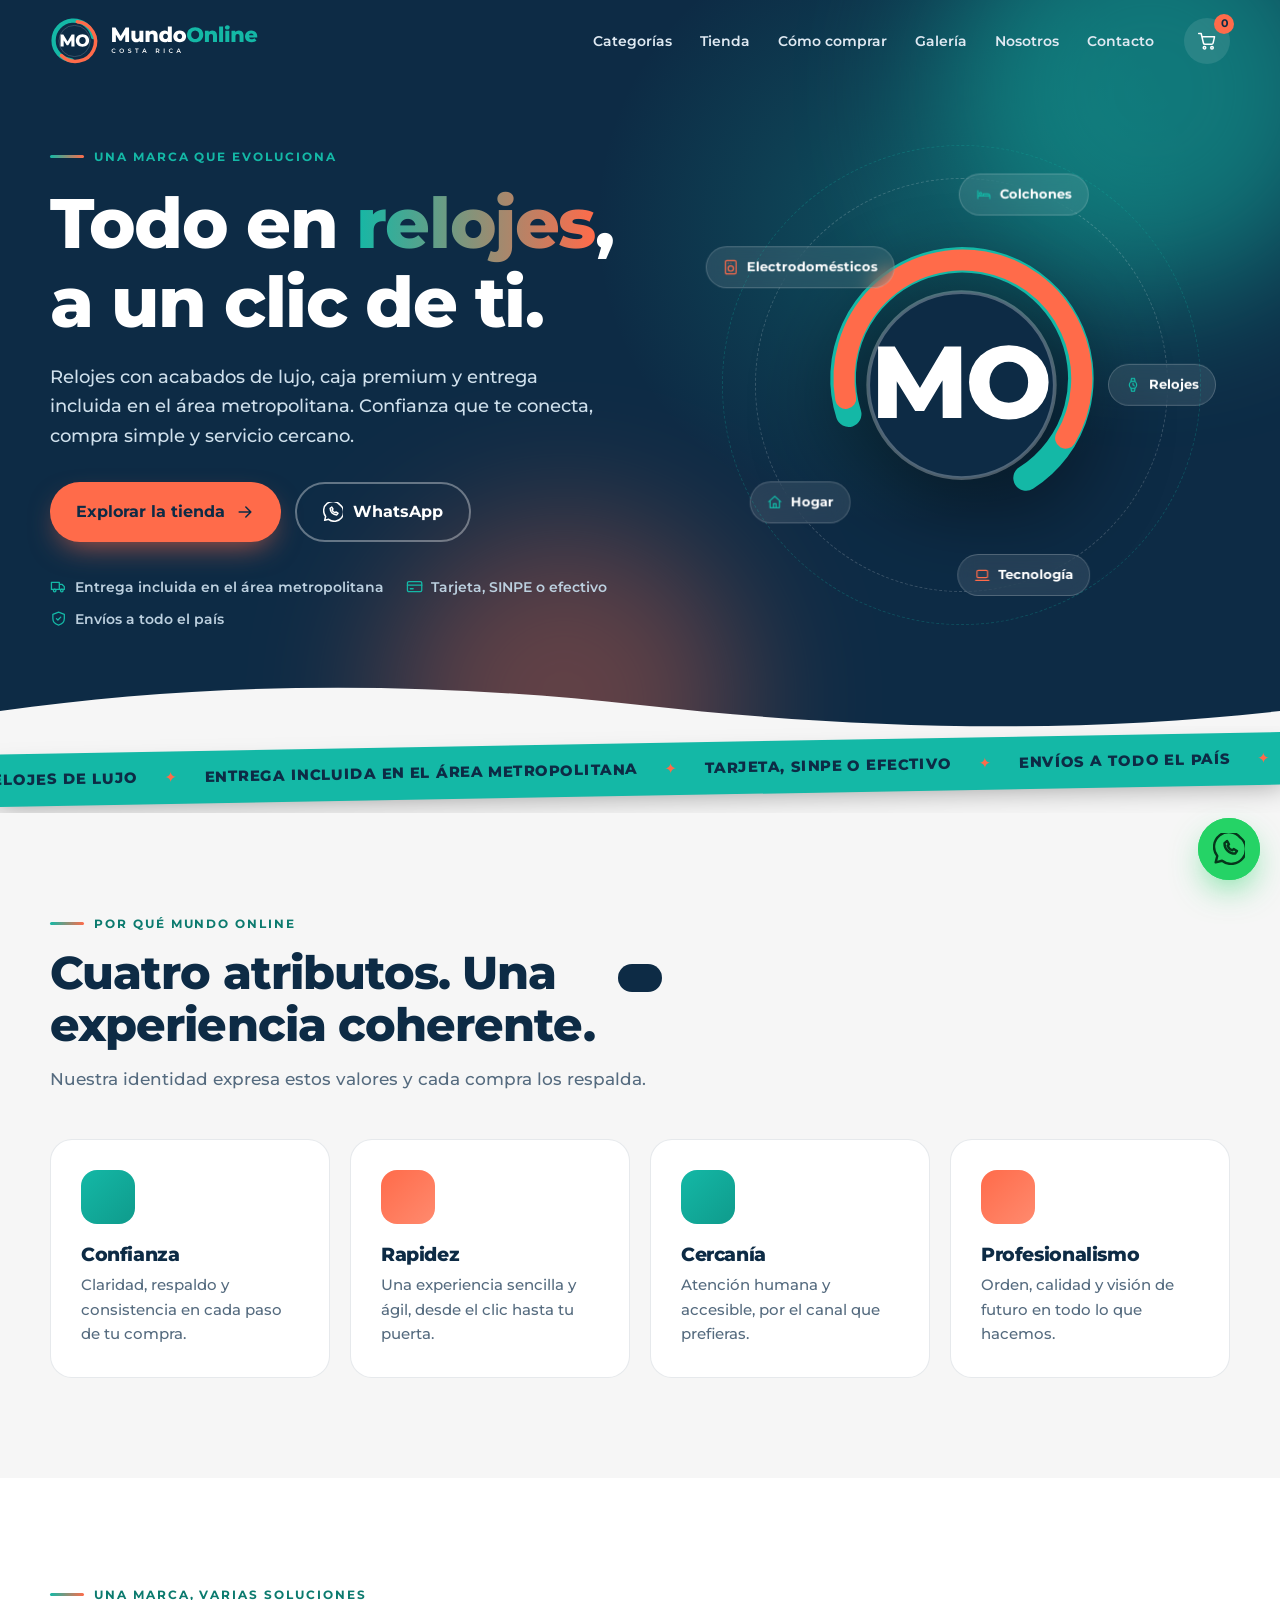
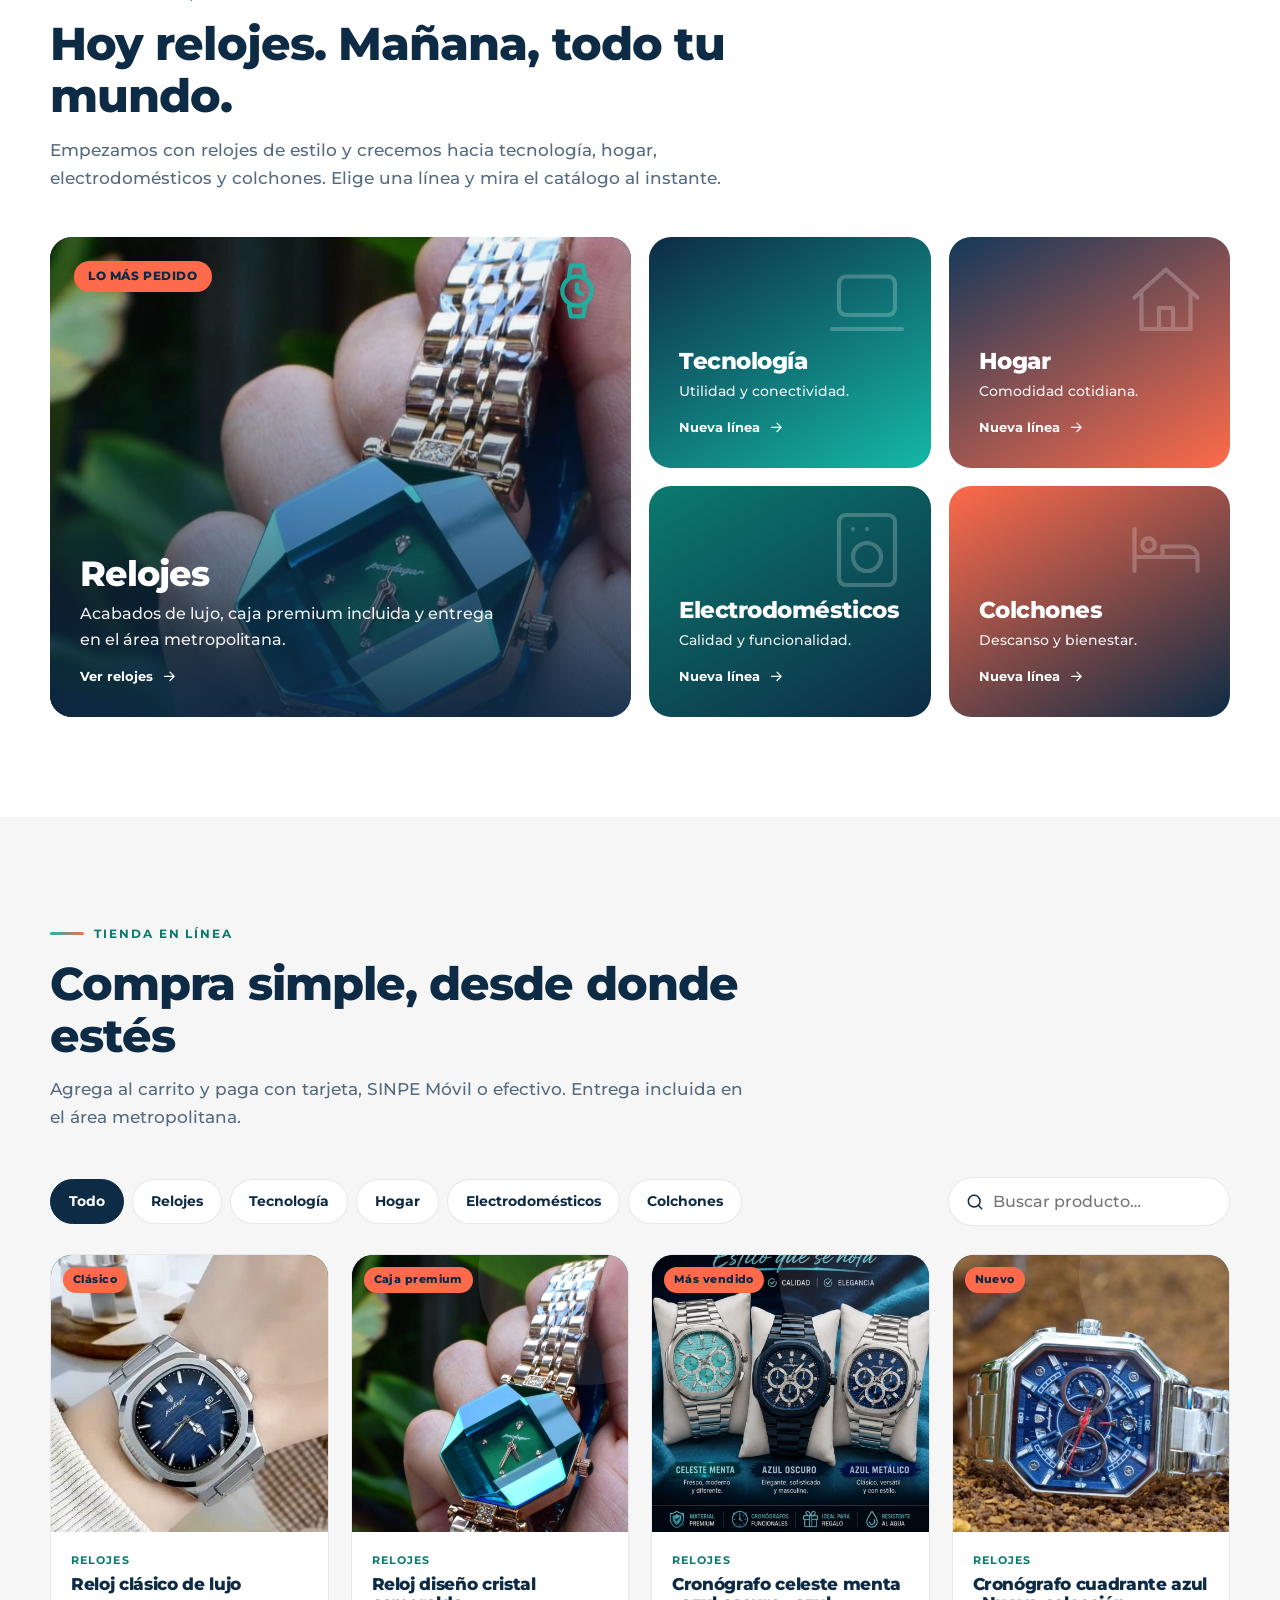
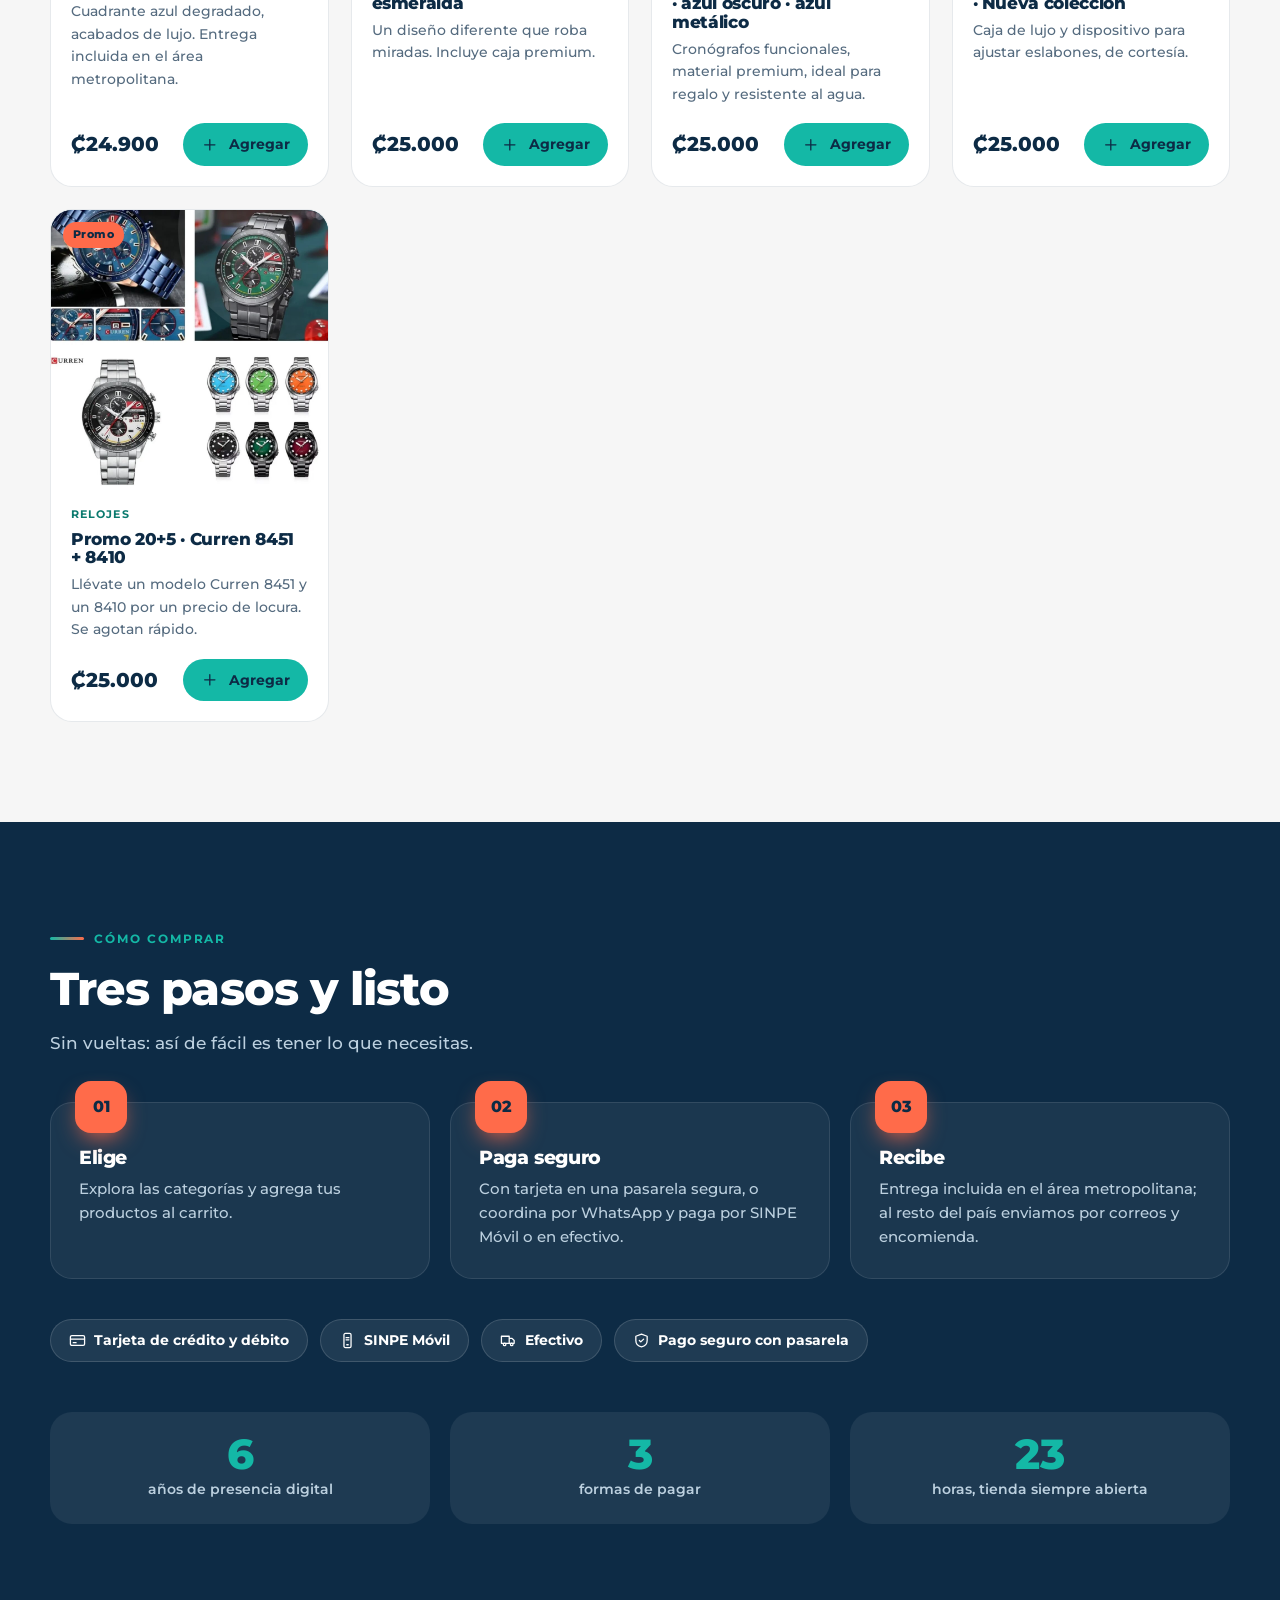
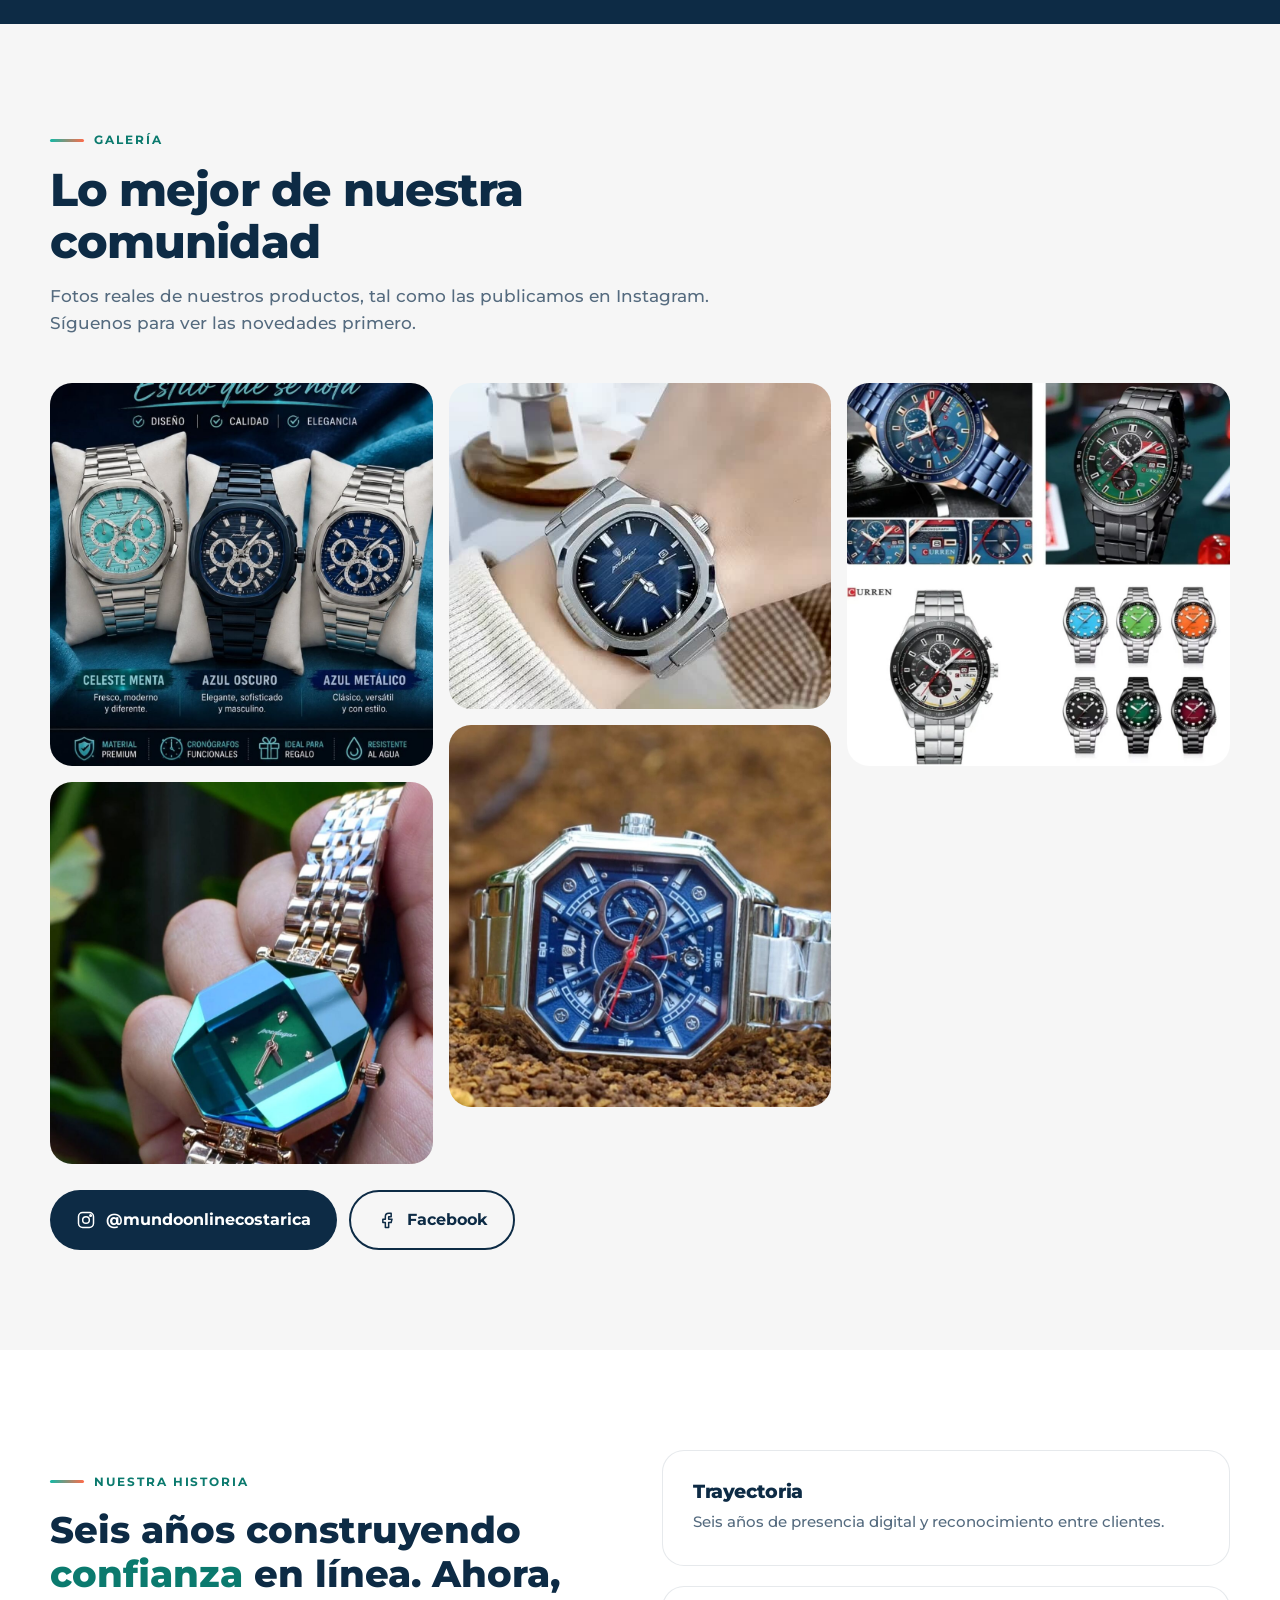
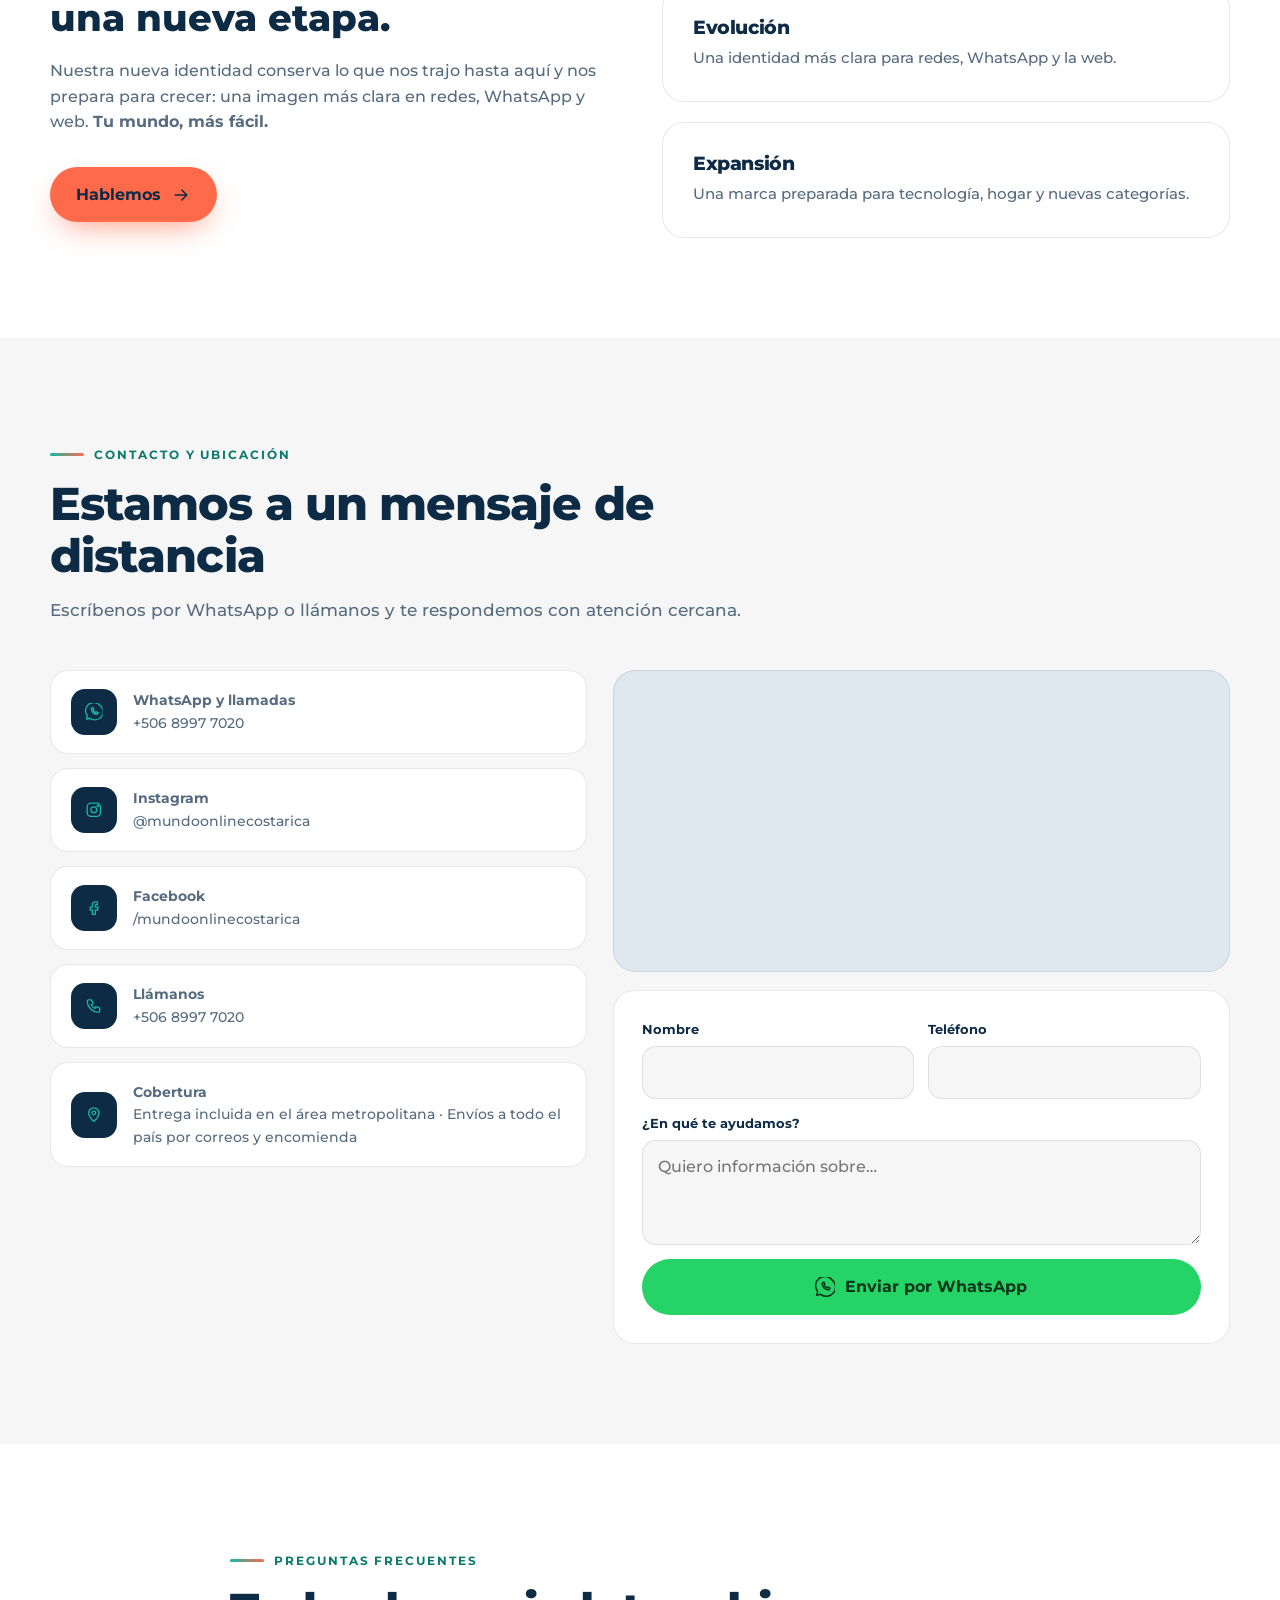
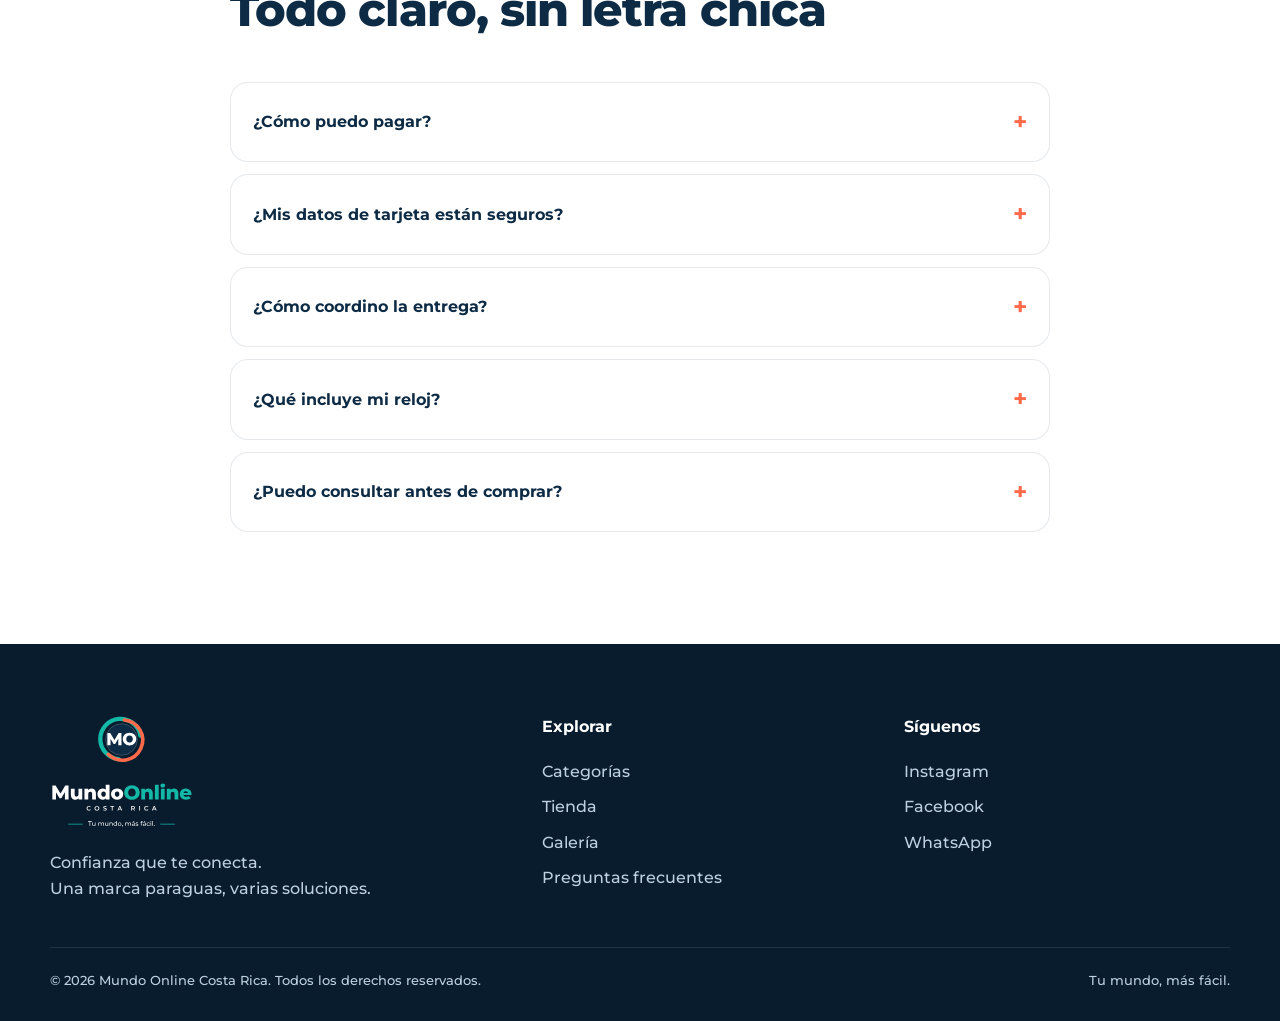
==== index.html @ 6df824b7 "Sitio web con rebranding, tienda y pagos (ONVO Pay / Tilopay) - Sitio estático responsive con la nue" ====
<!doctype html>
<html lang="es-CR">
<head>
<meta charset="utf-8">
<meta name="viewport" content="width=device-width,initial-scale=1,viewport-fit=cover">
<title>Mundo Online Costa Rica · Tu mundo, más fácil</title>
<meta name="description" content="Tecnología, hogar, electrodomésticos y colchones con compra simple, pago seguro y servicio cercano en Costa Rica. Confianza que te conecta.">
<meta name="theme-color" content="#0D2B45">
<meta property="og:type" content="website"><meta property="og:locale" content="es_CR">
<meta property="og:title" content="Mundo Online Costa Rica · Tu mundo, más fácil">
<meta property="og:description" content="Tecnología, hogar, electrodomésticos y colchones. Compra simple y servicio cercano.">
<link rel="canonical" href="__SITE_URL__/"><meta property="og:url" content="__SITE_URL__/"><meta property="og:site_name" content="Mundo Online Costa Rica">
<meta property="og:image" content="__SITE_URL__/assets/logo/og-image.jpg"><meta name="twitter:card" content="summary_large_image">
<link rel="icon" href="assets/logo/favicon.svg" type="image/svg+xml"><link rel="apple-touch-icon" href="assets/logo/apple-touch-icon.png">
<link rel="manifest" href="manifest.webmanifest">
<link rel="preconnect" href="https://fonts.googleapis.com"><link rel="preconnect" href="https://fonts.gstatic.com" crossorigin>
<link rel="stylesheet" href="https://fonts.googleapis.com/css2?family=Montserrat:wght@500;600;700;800&display=swap">
<link rel="stylesheet" href="assets/css/styles.css">
<script type="application/ld+json">{"@context":"https://schema.org","@type":"Store","name":"Mundo Online Costa Rica","slogan":"Tu mundo, más fácil.","areaServed":"CR","url":"__SITE_URL__/","telephone":"+50689977020","image":"__SITE_URL__/assets/logo/og-image.jpg","sameAs":["https://www.instagram.com/mundoonlinecostarica/","https://www.facebook.com/mundoonlinecostarica"]}</script>
</head>
<body>

<svg width="0" height="0" style="position:absolute" aria-hidden="true"><defs>
<symbol id="i-wa" viewBox="0 0 24 24"><path d="M20.5 3.5A11 11 0 0 0 3.2 17.3L2 22l4.8-1.2A11 11 0 1 0 20.5 3.5z"/><path d="M8.6 7.6c0 4.4 3.400 7.900 7.900 7.900l1.500-2-2.500-1.500-1 1c-1.500-.5-3-2-3.500-3.500l1-1L10.600 6z"/></symbol>
<symbol id="i-ig" viewBox="0 0 24 24"><rect x="3" y="3" width="18" height="18" rx="5"/><circle cx="12" cy="12" r="4"/><circle cx="17.500" cy="6.500" r=".9" fill="currentColor"/></symbol>
<symbol id="i-fb" viewBox="0 0 24 24"><path d="M14 8h3V4h-3a4 4 0 0 0-4 4v3H7v4h3v6h4v-6h3l1-4h-4V8.500c0-.3.200-.5.500-.5z"/></symbol>
<symbol id="i-cart" viewBox="0 0 24 24"><circle cx="9" cy="20" r="1.500"/><circle cx="18" cy="20" r="1.500"/><path d="M2 3h3l2.700 11.400a2 2 0 0 0 2 1.600h7.700a2 2 0 0 0 1.900-1.500L21 7H6"/></symbol>
<symbol id="i-plus" viewBox="0 0 24 24"><path d="M12 5v14M5 12h14"/></symbol>
<symbol id="i-minus" viewBox="0 0 24 24"><path d="M5 12h14"/></symbol>
<symbol id="i-x" viewBox="0 0 24 24"><path d="M6 6l12 12M18 6 6 18"/></symbol>
<symbol id="i-menu" viewBox="0 0 24 24"><path d="M4 7h16M4 12h16M4 17h16"/></symbol>
<symbol id="i-pin" viewBox="0 0 24 24"><path d="M12 21s7-6.200 7-11.500a7 7 0 0 0-14 0C5 14.800 12 21 12 21z"/><circle cx="12" cy="9.500" r="2.500"/></symbol>
<symbol id="i-mail" viewBox="0 0 24 24"><rect x="3" y="5" width="18" height="14" rx="2"/><path d="m3 7 9 6 9-6"/></symbol>
<symbol id="i-phone" viewBox="0 0 24 24"><path d="M5 4h4l2 5-2.500 1.500a11 11 0 0 0 5 5L15 13l5 2v4a2 2 0 0 1-2 2A16 16 0 0 1 3 6a2 2 0 0 1 2-2z"/></symbol>
<symbol id="i-clock" viewBox="0 0 24 24"><circle cx="12" cy="12" r="9"/><path d="M12 7v5l3 2"/></symbol>
<symbol id="i-shield" viewBox="0 0 24 24"><path d="M12 3l8 3v6c0 5-3.500 8-8 9-4.500-1-8-4-8-9V6z"/><path d="m9 12 2 2 4-4"/></symbol>
<symbol id="i-bolt" viewBox="0 0 24 24"><path d="M13 2 4 14h7l-1 8 9-12h-7z"/></symbol>
<symbol id="i-heart" viewBox="0 0 24 24"><path d="M12 21s-8-5-8-11a4.500 4.500 0 0 1 8-2.800A4.500 4.500 0 0 1 20 10c0 6-8 11-8 11z"/></symbol>
<symbol id="i-star" viewBox="0 0 24 24"><path d="m12 3 2.700 5.600 6.100.9-4.400 4.300 1 6.100L12 17l-5.400 2.900 1-6.100L3.200 9.500l6.100-.9z"/></symbol>
<symbol id="i-laptop" viewBox="0 0 24 24"><rect x="4" y="5" width="16" height="11" rx="2"/><path d="M2 20h20"/></symbol>
<symbol id="i-home" viewBox="0 0 24 24"><path d="M3 11l9-8 9 8"/><path d="M5 10v10h14V10"/><path d="M10 20v-6h4v6"/></symbol>
<symbol id="i-washer" viewBox="0 0 24 24"><rect x="4" y="2" width="16" height="20" rx="2"/><circle cx="12" cy="14" r="4"/><path d="M8 6h.01M12 6h.01"/></symbol>
<symbol id="i-watch" viewBox="0 0 24 24"><circle cx="12" cy="12" r="5.500"/><path d="M12 9.500V12l1.800 1.200M9 6.500 9.700 2.500h4.600l.7 4M9 17.500l.7 4h4.600l.7-4"/></symbol>
<symbol id="i-bed" viewBox="0 0 24 24"><path d="M3 18V6M3 14h18v4M21 14a3 3 0 0 0-3-3h-7v3"/><circle cx="7" cy="10.500" r="1.800"/></symbol>
<symbol id="i-arrow" viewBox="0 0 24 24"><path d="M5 12h14M13 6l6 6-6 6"/></symbol>
<symbol id="i-check" viewBox="0 0 24 24"><path d="m5 12.500 4.500 4.500L19 7.500"/></symbol>
<symbol id="i-card" viewBox="0 0 24 24"><rect x="2" y="5" width="20" height="14" rx="2"/><path d="M2 10h20M6 15h4"/></symbol>
<symbol id="i-sinpe" viewBox="0 0 24 24"><rect x="7" y="2" width="10" height="20" rx="2"/><path d="M11 18h2M10 8h4M10 11h4"/></symbol>
<symbol id="i-truck" viewBox="0 0 24 24"><path d="M2 6h11v10H2zM13 9h4l3 3v4h-7"/><circle cx="6.500" cy="17.500" r="1.800"/><circle cx="16.500" cy="17.500" r="1.800"/></symbol>
<symbol id="i-chl" viewBox="0 0 24 24"><path d="m15 5-7 7 7 7"/></symbol>
<symbol id="i-chr" viewBox="0 0 24 24"><path d="m9 5 7 7-7 7"/></symbol>
<symbol id="i-search" viewBox="0 0 24 24"><circle cx="11" cy="11" r="7"/><path d="m20 20-4-4"/></symbol>
</defs></svg>

<noscript><p style="position:relative;z-index:200;background:#FF6B4A;color:#0D2B45;padding:14px 20px;text-align:center;font-weight:700;margin:0">Para comprar en línea activa JavaScript, o escríbenos por <a href="https://wa.me/50689977020">WhatsApp</a>.</p></noscript>
<div id="intro" aria-hidden="true"><div><img src="assets/logo/logo-symbol-animated.svg" alt=""><p>Tu mundo, más fácil.</p></div></div>
<div id="bar"></div>

<header class="nav" id="nav"><div class="wrap">
  <a class="brand" href="#inicio" aria-label="Mundo Online Costa Rica, inicio"><img src="assets/logo/logo-horizontal-light.svg" alt="Mundo Online Costa Rica" width="170" height="46"></a>
  <nav class="menu" id="menu" aria-label="Principal">
    <a href="#categorias">Categorías</a><a href="#tienda">Tienda</a><a href="#como">Cómo comprar</a>
    <a href="#galeria">Galería</a><a href="#nosotros">Nosotros</a><a href="#contacto">Contacto</a>
  </nav>
  <button class="cart-btn" id="cartOpen" aria-label="Abrir carrito"><svg class="ic"><use href="#i-cart"/></svg><b id="cartCount">0</b></button>
  <button class="burger" id="burger" aria-label="Abrir menú" aria-expanded="false"><svg class="ic"><use href="#i-menu"/></svg></button>
</div></header>

<main>
<!-- HERO -->
<section class="hero" id="inicio">
  <i class="blob a"></i><i class="blob b"></i>
  <div class="wrap">
    <div>
      <span class="eyebrow">Una marca que evoluciona</span>
      <h1>Todo en <em><span class="swap" id="swap">relojes</span></em>,<br>a un clic de ti.</h1>
      <p class="lead">Relojes con acabados de lujo, caja premium y entrega incluida en el área metropolitana. Confianza que te conecta, compra simple y servicio cercano.</p>
      <div class="cta-row">
        <a class="btn primary mag" href="#tienda">Explorar la tienda <svg class="ic"><use href="#i-arrow"/></svg></a>
        <a class="btn ghost mag" data-wa href="#"><svg class="ic"><use href="#i-wa"/></svg><span data-wa-label>WhatsApp</span></a>
      </div>
      <div class="trust">
        <span><svg class="ic"><use href="#i-truck"/></svg>Entrega incluida en el área metropolitana</span>
        <span><svg class="ic"><use href="#i-card"/></svg>Tarjeta, SINPE o efectivo</span>
        <span><svg class="ic"><use href="#i-shield"/></svg>Envíos a todo el país</span>
      </div>
    </div>
    <div class="orb" id="orb">
      <img src="assets/logo/logo-symbol-animated.svg" alt="Símbolo MO de Mundo Online">
      <div class="orbit">
        <div class="chip" style="--a:0deg"><span><svg class="ic"><use href="#i-watch"/></svg>Relojes</span></div>
        <div class="chip" style="--a:72deg"><span><svg class="ic"><use href="#i-laptop"/></svg>Tecnología</span></div>
        <div class="chip" style="--a:144deg"><span><svg class="ic"><use href="#i-home"/></svg>Hogar</span></div>
        <div class="chip" style="--a:216deg"><span><svg class="ic"><use href="#i-washer"/></svg>Electrodomésticos</span></div>
        <div class="chip" style="--a:288deg"><span><svg class="ic"><use href="#i-bed"/></svg>Colchones</span></div>
      </div>
    </div>
  </div>
  <svg class="wave" viewBox="0 0 1440 60" preserveAspectRatio="none" aria-hidden="true"><path fill="currentColor" d="M0 60V30C240 0 480 0 720 24s480 30 720 6v30z"/></svg>
</section>

<div class="marquee-wrap" aria-hidden="true"><div class="marquee"><div><span>Relojes de lujo</span><span>Entrega incluida en el área metropolitana</span><span>Tarjeta, SINPE o efectivo</span><span>Envíos a todo el país</span><span>Tecnología</span><span>Hogar</span><span>Electrodomésticos</span><span>Colchones</span><span>Relojes de lujo</span><span>Entrega incluida en el área metropolitana</span><span>Tarjeta, SINPE o efectivo</span><span>Envíos a todo el país</span><span>Tecnología</span><span>Hogar</span><span>Electrodomésticos</span><span>Colchones</span></div></div></div>

<!-- VALORES -->
<section id="valores">
  <div class="wrap">
    <div class="head rv"><span class="eyebrow">Por qué Mundo Online</span><h2>Cuatro atributos. Una experiencia coherente.</h2><p>Nuestra identidad expresa estos valores y cada compra los respalda.</p></div>
    <div class="grid g4">
      <article class="card rv tilt" style="--d:.0s"><div class="ico"><svg class="ic"><use href="#i-shield"/></svg></div><h3>Confianza</h3><p>Claridad, respaldo y consistencia en cada paso de tu compra.</p></article>
      <article class="card rv tilt" style="--d:.1s"><div class="ico"><svg class="ic"><use href="#i-bolt"/></svg></div><h3>Rapidez</h3><p>Una experiencia sencilla y ágil, desde el clic hasta tu puerta.</p></article>
      <article class="card rv tilt" style="--d:.2s"><div class="ico"><svg class="ic"><use href="#i-heart"/></svg></div><h3>Cercanía</h3><p>Atención humana y accesible, por el canal que prefieras.</p></article>
      <article class="card rv tilt" style="--d:.3s"><div class="ico"><svg class="ic"><use href="#i-star"/></svg></div><h3>Profesionalismo</h3><p>Orden, calidad y visión de futuro en todo lo que hacemos.</p></article>
    </div>
  </div>
</section>

<!-- CATEGORÍAS -->
<section class="white-sec" id="categorias">
  <div class="wrap">
    <div class="head rv"><span class="eyebrow">Una marca, varias soluciones</span><h2>Hoy relojes. Mañana, todo tu mundo.</h2><p>Empezamos con relojes de estilo y crecemos hacia tecnología, hogar, electrodomésticos y colchones. Elige una línea y mira el catálogo al instante.</p></div>
    <div class="cats">
      <button class="cat feat rv tilt" data-cat="relojes"><img class="bgimg" src="assets/gallery/reloj-cristal-esmeralda.jpg" alt="" loading="lazy"><span class="badge">Lo más pedido</span><svg class="ic"><use href="#i-watch"/></svg><h3>Relojes</h3><p>Acabados de lujo, caja premium incluida y entrega en el área metropolitana.</p><small>Ver relojes <svg class="ic"><use href="#i-arrow"/></svg></small></button>
      <button class="cat c1 rv tilt" data-cat="tecnologia" style="--d:.08s"><svg class="ic"><use href="#i-laptop"/></svg><h3>Tecnología</h3><p>Utilidad y conectividad.</p><small>Nueva línea <svg class="ic"><use href="#i-arrow"/></svg></small></button>
      <button class="cat c2 rv tilt" data-cat="hogar" style="--d:.16s"><svg class="ic"><use href="#i-home"/></svg><h3>Hogar</h3><p>Comodidad cotidiana.</p><small>Nueva línea <svg class="ic"><use href="#i-arrow"/></svg></small></button>
      <button class="cat c3 rv tilt" data-cat="electro" style="--d:.24s"><svg class="ic"><use href="#i-washer"/></svg><h3>Electrodomésticos</h3><p>Calidad y funcionalidad.</p><small>Nueva línea <svg class="ic"><use href="#i-arrow"/></svg></small></button>
      <button class="cat c4 rv tilt" data-cat="colchones" style="--d:.32s"><svg class="ic"><use href="#i-bed"/></svg><h3>Colchones</h3><p>Descanso y bienestar.</p><small>Nueva línea <svg class="ic"><use href="#i-arrow"/></svg></small></button>
    </div>
  </div>
</section>

<!-- TIENDA -->
<section id="tienda">
  <div class="wrap">
    <div class="head rv"><span class="eyebrow">Tienda en línea</span><h2>Compra simple, desde donde estés</h2><p>Agrega al carrito y paga con tarjeta, SINPE Móvil o efectivo. Entrega incluida en el área metropolitana.</p></div>
    <div class="demo-note" id="demoNote" hidden>🧪 Catálogo de ejemplo: reemplaza los productos en <code>products.json</code> para publicar el inventario real.</div>
    <div class="tools rv">
      <div class="chips" id="filters" role="tablist" aria-label="Filtrar por categoría"></div>
      <label class="search"><svg class="ic"><use href="#i-search"/></svg><span class="sr">Buscar producto</span><input id="q" type="search" placeholder="Buscar producto…" autocomplete="off"></label>
    </div>
    <div class="products" id="products" aria-live="polite"></div>
  </div>
</section>

<!-- CÓMO COMPRAR -->
<section class="dark-sec" id="como">
  <div class="wrap">
    <div class="head rv"><span class="eyebrow">Cómo comprar</span><h2>Tres pasos y listo</h2><p>Sin vueltas: así de fácil es tener lo que necesitas.</p></div>
    <div class="steps">
      <div class="step rv"><h3>Elige</h3><p>Explora las categorías y agrega tus productos al carrito.</p></div>
      <div class="step rv" style="--d:.12s"><h3>Paga seguro</h3><p>Con tarjeta en una pasarela segura, o coordina por WhatsApp y paga por SINPE Móvil o en efectivo.</p></div>
      <div class="step rv" style="--d:.24s"><h3>Recibe</h3><p>Entrega incluida en el área metropolitana; al resto del país enviamos por correos y encomienda.</p></div>
    </div>
    <div class="pay-logos rv">
      <span><svg class="ic"><use href="#i-card"/></svg>Tarjeta de crédito y débito</span>
      <span><svg class="ic"><use href="#i-sinpe"/></svg>SINPE Móvil</span>
      <span><svg class="ic"><use href="#i-truck"/></svg>Efectivo</span>
      <span><svg class="ic"><use href="#i-shield"/></svg>Pago seguro con pasarela</span>
    </div>
    <div class="stats">
      <div class="stat rv"><b data-count="6">0</b><span>años de presencia digital</span></div>
      <div class="stat rv" style="--d:.1s"><b data-count="3">0</b><span>formas de pagar</span></div>
      <div class="stat rv" style="--d:.2s"><b data-count="24">0</b><span>horas, tienda siempre abierta</span></div>
    </div>
  </div>
</section>

<!-- GALERÍA -->
<section id="galeria">
  <div class="wrap">
    <div class="head rv"><span class="eyebrow">Galería</span><h2>Lo mejor de nuestra comunidad</h2><p>Fotos reales de nuestros productos, tal como las publicamos en Instagram. Síguenos para ver las novedades primero.</p></div>
    <div class="masonry" id="gallery"></div>
    <div class="ig-embed rv" id="igEmbed" hidden></div>
    <div class="social-row">
      <a class="btn dark" href="https://www.instagram.com/mundoonlinecostarica/" target="_blank" rel="noopener"><svg class="ic"><use href="#i-ig"/></svg>@mundoonlinecostarica</a>
      <a class="btn line" href="https://www.facebook.com/mundoonlinecostarica" target="_blank" rel="noopener"><svg class="ic"><use href="#i-fb"/></svg>Facebook</a>
    </div>
  </div>
</section>

<!-- NOSOTROS -->
<section class="white-sec" id="nosotros">
  <div class="wrap about">
    <div class="rv left">
      <span class="eyebrow" style="color:var(--teal-ink)">Nuestra historia</span>
      <p class="quote" style="margin-top:16px">Seis años construyendo <em>confianza</em> en línea. Ahora, una nueva etapa.</p>
      <p style="color:var(--muted);margin-top:18px">Nuestra nueva identidad conserva lo que nos trajo hasta aquí y nos prepara para crecer: una imagen más clara en redes, WhatsApp y web. <b>Tu mundo, más fácil.</b></p>
      <div class="cta-row"><a class="btn primary" href="#contacto">Hablemos <svg class="ic"><use href="#i-arrow"/></svg></a></div>
    </div>
    <div class="grid rv right">
      <article class="card"><h3>Trayectoria</h3><p>Seis años de presencia digital y reconocimiento entre clientes.</p></article>
      <article class="card"><h3>Evolución</h3><p>Una identidad más clara para redes, WhatsApp y la web.</p></article>
      <article class="card"><h3>Expansión</h3><p>Una marca preparada para tecnología, hogar y nuevas categorías.</p></article>
    </div>
  </div>
</section>

<!-- CONTACTO -->
<section id="contacto">
  <div class="wrap">
    <div class="head rv"><span class="eyebrow">Contacto y ubicación</span><h2>Estamos a un mensaje de distancia</h2><p>Escríbenos por WhatsApp o llámanos y te respondemos con atención cercana.</p></div>
    <div class="contact">
      <div class="clist rv left" id="clist"></div>
      <div class="rv right" style="display:grid;gap:18px">
        <div class="map"><iframe id="mapFrame" title="Mapa de ubicación" loading="lazy" referrerpolicy="no-referrer-when-downgrade"></iframe></div>
        <form class="box" id="contactForm">
          <div class="two">
            <div class="field"><label for="cn">Nombre</label><input id="cn" required autocomplete="name"></div>
            <div class="field"><label for="ct">Teléfono</label><input id="ct" type="tel" autocomplete="tel"></div>
          </div>
          <div class="field"><label for="cm">¿En qué te ayudamos?</label><textarea id="cm" rows="3" required placeholder="Quiero información sobre…"></textarea></div>
          <button class="btn wa block" type="submit"><svg class="ic"><use href="#i-wa"/></svg><span data-wa-label>Enviar por WhatsApp</span></button>
        </form>
      </div>
    </div>
  </div>
</section>

<!-- FAQ -->
<section class="white-sec" id="faq">
  <div class="wrap" style="max-width:820px">
    <div class="head rv"><span class="eyebrow">Preguntas frecuentes</span><h2>Todo claro, sin letra chica</h2></div>
    <details class="rv"><summary>¿Cómo puedo pagar?</summary><p>Aceptamos tarjeta, SINPE Móvil y efectivo. Con tarjeta pagas en una pasarela segura; por SINPE o efectivo coordinamos contigo por WhatsApp.</p></details>
    <details class="rv"><summary>¿Mis datos de tarjeta están seguros?</summary><p>Los datos de la tarjeta se procesan directamente en la pasarela de pago (ONVO Pay o Tilopay); este sitio nunca los almacena.</p></details>
    <details class="rv"><summary>¿Cómo coordino la entrega?</summary><p>La entrega está incluida en el área metropolitana. Al resto del país enviamos por correos y encomienda; te confirmamos tiempos y costo por WhatsApp.</p></details>
    <details class="rv"><summary>¿Qué incluye mi reloj?</summary><p>Caja premium y, en la nueva colección, un dispositivo para ajustar eslabones de cortesía. Revisa el detalle de cada modelo en la tienda.</p></details>
    <details class="rv"><summary>¿Puedo consultar antes de comprar?</summary><p>Claro. Escríbenos por WhatsApp o Instagram y te asesoramos sin compromiso.</p></details>
  </div>
</section>
</main>

<footer>
  <div class="wrap">
    <div class="fgrid">
      <div><img src="assets/logo/logo-full-light.svg" alt="Mundo Online Costa Rica" width="150" height="126"><p>Confianza que te conecta.<br>Una marca paraguas, varias soluciones.</p></div>
      <div><h4>Explorar</h4><a href="#categorias">Categorías</a><a href="#tienda">Tienda</a><a href="#galeria">Galería</a><a href="#faq">Preguntas frecuentes</a></div>
      <div><h4>Síguenos</h4><a href="https://www.instagram.com/mundoonlinecostarica/" target="_blank" rel="noopener">Instagram</a><a href="https://www.facebook.com/mundoonlinecostarica" target="_blank" rel="noopener">Facebook</a><a data-wa href="#"><span data-wa-label>WhatsApp</span></a></div>
    </div>
    <div class="copy"><span>© <span id="yr">2026</span> Mundo Online Costa Rica. Todos los derechos reservados.</span><span>Tu mundo, más fácil.</span></div>
  </div>
</footer>

<a class="fab" data-wa href="#" aria-label="Escribir por WhatsApp"><svg class="ic"><use href="#i-wa"/></svg></a>

<!-- Carrito -->
<div class="veil" id="veil"></div>
<aside class="drawer" id="drawer" aria-label="Carrito de compras" aria-hidden="true">
  <div class="dhead"><h3>Tu carrito</h3><button id="cartClose" aria-label="Cerrar carrito"><svg class="ic"><use href="#i-x"/></svg></button></div>
  <div class="dbody" id="cartBody"></div>
  <div class="dfoot"><div class="sum"><span>Total</span><span id="cartTotal">₡0</span></div><button class="btn primary block" id="checkoutBtn">Finalizar compra <svg class="ic"><use href="#i-arrow"/></svg></button></div>
</aside>

<!-- Checkout -->
<div class="modal" id="checkout" role="dialog" aria-modal="true" aria-labelledby="coTitle">
  <form class="box" id="coForm">
    <div style="display:flex;justify-content:space-between;align-items:center;margin-bottom:18px"><h3 id="coTitle">Finalizar compra</h3><button type="button" id="coClose" aria-label="Cerrar" class="cart-btn" style="background:var(--cream);color:var(--navy)"><svg class="ic"><use href="#i-x"/></svg></button></div>
    <div id="coStep1">
      <div class="two"><div class="field"><label for="f-name">Nombre completo</label><input id="f-name" required autocomplete="name"></div><div class="field"><label for="f-phone">Teléfono / WhatsApp</label><input id="f-phone" type="tel" required autocomplete="tel"></div></div>
      <div class="field"><label for="f-email">Correo electrónico</label><input id="f-email" type="email" required autocomplete="email"></div>
      <div class="two"><div class="field"><label for="f-prov">Provincia</label><select id="f-prov" required><option value="">Selecciona…</option><option>San José</option><option>Alajuela</option><option>Cartago</option><option>Heredia</option><option>Guanacaste</option><option>Puntarenas</option><option>Limón</option></select></div><div class="field"><label for="f-city">Cantón / distrito</label><input id="f-city" required autocomplete="address-level2"></div></div>
      <div class="field"><label for="f-addr">Dirección o señas</label><textarea id="f-addr" rows="2" required autocomplete="street-address"></textarea><small style="color:var(--muted)">Entrega incluida en el área metropolitana. Para otras zonas te confirmamos el envío por WhatsApp.</small></div>
      <b style="font-size:.85rem">Método de pago</b>
      <div class="opts" id="payOpts"></div>
      <div class="err" id="coErr" role="alert"></div>
      <div class="sum"><span>Total a pagar</span><span id="coTotal">₡0</span></div>
      <button class="btn primary block" id="coGo" type="submit">Continuar <svg class="ic"><use href="#i-arrow"/></svg></button>
    </div>
    <div id="coStep2" hidden>
      <p style="color:var(--muted);margin-bottom:10px">Ingresa los datos de tu tarjeta. El pago lo procesa ONVO Pay de forma segura.</p>
      <div id="onvoBox"></div>
      <button type="button" class="btn line sm" id="coBack">← Cambiar método</button>
    </div>
  </form>
</div>

<div id="lb" role="dialog" aria-modal="true" aria-label="Galería ampliada"><button class="x" aria-label="Cerrar"><svg class="ic"><use href="#i-x"/></svg></button><button class="p" aria-label="Anterior"><svg class="ic"><use href="#i-chl"/></svg></button><img alt=""><button class="n" aria-label="Siguiente"><svg class="ic"><use href="#i-chr"/></svg></button></div>
<div class="toast" id="toast" role="status"></div>

<script src="assets/js/config.js"></script>
<script src="assets/js/app.js" defer></script>
</body>
</html>
---- assets/css/styles.css ----
/* Mundo Online Costa Rica · sistema visual 2026
   Paleta oficial: azul petróleo #0D2B45 · turquesa #14B8A6 · coral #FF6B4A · crema #F6F6F6 */
:root{
  --navy:#0D2B45;--navy-2:#14385a;--teal:#14B8A6;--teal-ink:#0B7A6E;--coral:#FF6B4A;--cream:#F6F6F6;
  --muted:#556b7f;--card:#fff;--line:rgba(13,43,69,.1);--wa:#25D366;
  --r:22px;--ease:cubic-bezier(.2,.8,.2,1);--shadow:0 18px 50px -18px rgba(13,43,69,.35);
}
*,*::before,*::after{box-sizing:border-box}
html{scroll-behavior:smooth;scroll-padding-top:84px;-webkit-text-size-adjust:100%}
body{margin:0;font:500 16px/1.6 'Montserrat',system-ui,-apple-system,'Segoe UI',Roboto,sans-serif;color:var(--navy);background:var(--cream);overflow-x:hidden}
img,svg{display:block;max-width:100%}
a{color:inherit}
button{font:inherit;color:inherit;cursor:pointer;border:0;background:none}
h1,h2,h3{line-height:1.12;margin:0;font-weight:800;letter-spacing:-.02em}
h1{font-size:clamp(1.85rem,7vw,4.4rem)}h2{font-size:clamp(1.8rem,4vw,2.9rem)}h3{font-size:1.2rem}
p{margin:0}
.wrap{width:min(1180px,100% - 40px);margin-inline:auto}
.ic{width:1.25em;height:1.25em;fill:none;stroke:currentColor;stroke-width:1.8;stroke-linecap:round;stroke-linejoin:round;flex:none}
.sr{position:absolute;width:1px;height:1px;overflow:hidden;clip:rect(0 0 0 0);white-space:nowrap}
:focus-visible{outline:3px solid var(--coral);outline-offset:3px;border-radius:8px}
::selection{background:var(--teal);color:var(--navy)}

/* —— Intro / progress —— */
#intro{position:fixed;inset:0;z-index:100;background:var(--navy);display:grid;place-items:center;text-align:center;color:#fff;transition:clip-path .9s var(--ease),opacity .4s .6s;clip-path:circle(150% at 50% 50%)}
#intro.out{clip-path:circle(0 at 50% 50%);opacity:0;pointer-events:none}
#intro img{width:130px;margin:0 auto 18px;animation:pop 1s var(--ease) both}
#intro p{font-weight:700;letter-spacing:.14em;text-transform:uppercase;font-size:.78rem;color:var(--teal);animation:rise .8s .35s var(--ease) both}
@keyframes pop{from{transform:scale(.3) rotate(-120deg);opacity:0}}
@keyframes rise{from{transform:translateY(14px);opacity:0}}
#bar{position:fixed;top:0;left:0;height:3px;width:100%;z-index:60;transform-origin:0 50%;transform:scaleX(0);background:linear-gradient(90deg,var(--teal),var(--coral))}

/* —— Header —— */
.nav{position:fixed;inset:0 0 auto;z-index:50;transition:background .3s,box-shadow .3s,padding .3s;padding:14px 0}
.nav.solid{background:rgba(13,43,69,.88);backdrop-filter:blur(14px);box-shadow:0 8px 30px -12px rgba(0,0,0,.5);padding:8px 0}
.nav .wrap{display:flex;align-items:center;gap:18px}
.brand img{height:54px;width:auto;transition:height .3s}.nav.solid .brand img{height:44px}
.menu{display:flex;gap:4px;margin-left:auto;align-items:center}
.menu a{color:#dfe9f2;text-decoration:none;font-weight:600;font-size:.88rem;padding:8px 12px;border-radius:99px;transition:.25s}
.menu a:hover,.menu a.on{background:rgba(255,255,255,.1);color:#fff}
.cart-btn{position:relative;display:grid;place-items:center;width:46px;height:46px;border-radius:50%;background:rgba(255,255,255,.1);color:#fff;transition:.25s}
.cart-btn:hover{background:var(--teal);color:var(--navy);transform:translateY(-2px)}
.cart-btn b{position:absolute;top:-4px;right:-4px;min-width:20px;height:20px;border-radius:99px;background:var(--coral);color:var(--navy);font-size:.7rem;display:grid;place-items:center;padding:0 5px;transition:transform .3s}
.cart-btn b.bump{animation:bump .5s var(--ease)}
@keyframes bump{40%{transform:scale(1.6)}}
.burger{display:none;color:#fff;width:46px;height:46px;place-items:center;border-radius:50%;background:rgba(255,255,255,.1)}
@media(max-width:940px){
  .burger{display:grid;margin-left:auto}.menu{position:fixed;inset:0 0 0 auto;width:min(320px,86vw);background:var(--navy);flex-direction:column;align-items:stretch;padding:90px 20px 20px;gap:4px;transform:translateX(100%);transition:transform .4s var(--ease);margin:0;z-index:55}
  .menu.open{transform:none;box-shadow:-30px 0 60px rgba(0,0,0,.4)}.menu a{font-size:1.05rem;padding:14px 16px}
  .nav .cart-btn{order:3}.burger{order:4;margin-left:0}.brand{margin-right:auto}
}

/* —— Buttons —— */
.btn{display:inline-flex;align-items:center;justify-content:center;gap:10px;padding:15px 26px;border-radius:99px;font-weight:700;text-decoration:none;transition:transform .25s var(--ease),box-shadow .25s,background .25s;position:relative;overflow:hidden;white-space:nowrap}
.btn:hover{transform:translateY(-3px)}
.btn.primary{background:var(--coral);color:var(--navy);box-shadow:0 12px 30px -10px rgba(255,107,74,.7)}
.btn.primary:hover{box-shadow:0 18px 36px -10px rgba(255,107,74,.85)}
.btn.teal{background:var(--teal);color:var(--navy)}
.btn.ghost{border:2px solid rgba(255,255,255,.35);color:#fff}.btn.ghost:hover{background:rgba(255,255,255,.12)}
.btn.dark{background:var(--navy);color:#fff}.btn.dark:hover{background:var(--navy-2)}
.btn.line{border:2px solid var(--navy);color:var(--navy)}.btn.line:hover{background:var(--navy);color:#fff}
.btn.wa{background:var(--wa);color:#06361b}
.btn.sm{padding:10px 18px;font-size:.88rem}.btn.block{width:100%}
.btn::after{content:"";position:absolute;inset:0;background:linear-gradient(110deg,transparent 30%,rgba(255,255,255,.55) 50%,transparent 70%);transform:translateX(-120%)}
.btn:hover::after{transform:translateX(120%);transition:transform .7s}

/* —— Hero —— */
.hero{position:relative;background:var(--navy);color:#fff;padding:140px 0 110px;overflow:hidden;isolation:isolate}
.hero::before{content:"";position:absolute;inset:0;z-index:-1;background:radial-gradient(500px circle at var(--mx,70%) var(--my,30%),rgba(20,184,166,.25),transparent 60%)}
.blob{position:absolute;border-radius:50%;filter:blur(70px);opacity:.55;z-index:-1;animation:float 14s ease-in-out infinite}
.blob.a{width:420px;height:420px;background:var(--teal);top:-120px;right:-80px}
.blob.b{width:360px;height:360px;background:var(--coral);bottom:-140px;left:30%;animation-delay:-5s;opacity:.35}
@keyframes float{50%{transform:translate(40px,-30px) scale(1.12)}}
.hero .wrap{display:grid;gap:50px;align-items:center}
@media(min-width:940px){.hero .wrap{grid-template-columns:1.05fr .95fr}}
.eyebrow{display:inline-flex;align-items:center;gap:10px;font-weight:700;font-size:.76rem;letter-spacing:.16em;text-transform:uppercase;color:var(--teal)}
.eyebrow::before{content:"";width:34px;height:3px;border-radius:3px;background:linear-gradient(90deg,var(--teal),var(--coral))}
.hero h1{margin:18px 0 20px}
.hero h1 em{font-style:normal;background:linear-gradient(90deg,var(--teal),var(--coral));-webkit-background-clip:text;background-clip:text;color:transparent}
.swap{display:inline-block;min-width:1ch;transition:opacity .35s,transform .35s var(--ease)}.swap.out{opacity:0;transform:translateY(.4em)}
.hero p.lead{font-size:1.15rem;color:#cfe0ec;max-width:34rem}
.cta-row{display:flex;flex-wrap:wrap;gap:14px;margin-top:32px}
.trust{display:flex;flex-wrap:wrap;gap:10px 22px;margin-top:34px;font-size:.86rem;font-weight:600;color:#bcd0df}
.trust span{display:inline-flex;gap:8px;align-items:center}.trust .ic{color:var(--teal)}
.orb{position:relative;width:min(470px,86vw);aspect-ratio:1;margin-inline:auto;--r:200px;transition:transform .2s}
.orb>img{position:absolute;inset:18%;width:64%;filter:drop-shadow(0 30px 40px rgba(0,0,0,.45))}
.orb::before,.orb::after{content:"";position:absolute;inset:6%;border-radius:50%;border:1.5px dashed rgba(255,255,255,.18);animation:spin 60s linear infinite}
.orb::after{inset:-1%;border-color:rgba(20,184,166,.25);animation-direction:reverse}
.orbit{position:absolute;inset:0;animation:spin 46s linear infinite}
.chip{position:absolute;left:50%;top:50%;transform:translate(-50%,-50%) rotate(var(--a)) translateX(var(--r)) rotate(calc(-1*var(--a)))}
.chip span{display:flex;align-items:center;gap:8px;padding:10px 16px;border-radius:99px;background:rgba(255,255,255,.1);backdrop-filter:blur(10px);border:1px solid rgba(255,255,255,.2);font-weight:700;font-size:.8rem;animation:spin 46s linear infinite reverse;white-space:nowrap}
.chip .ic{color:var(--teal)}.chip:nth-child(even) .ic{color:var(--coral)}
@keyframes spin{to{transform:rotate(360deg)}}
@media(max-width:600px){.orb{--r:128px}.chip span{padding:8px 12px;font-size:.7rem}}
.wave{position:absolute;bottom:-1px;left:0;width:100%;height:60px;color:var(--cream)}

/* —— Marquee —— */
.marquee-wrap{overflow:hidden;padding:18px 0;margin:-14px 0 -6px;position:relative;z-index:2}
.marquee{background:var(--teal);color:var(--navy);overflow:hidden;font-weight:800;text-transform:uppercase;letter-spacing:.08em;font-size:.9rem;transform:rotate(-1deg) scale(1.03);box-shadow:0 10px 30px -14px rgba(0,0,0,.5)}
.marquee div{display:flex;width:max-content;animation:slide 32s linear infinite;padding:14px 0}
.marquee span{display:inline-flex;align-items:center;gap:26px;padding-right:26px}
.marquee span::after{content:"✦";color:var(--coral)}
.marquee:hover div{animation-play-state:paused}
@keyframes slide{to{transform:translateX(-50%)}}

/* —— Sections —— */
main,footer{overflow-x:clip}
section{padding:100px 0;position:relative}
.head{max-width:44rem;margin-bottom:46px}.head .eyebrow{color:var(--teal-ink)}
.head h2{margin:14px 0 14px}.head p{color:var(--muted);font-size:1.08rem}
.dark-sec{background:var(--navy);color:#fff}.dark-sec .head p{color:#bcd0df}.dark-sec .head .eyebrow{color:var(--teal)}
.white-sec{background:#fff}
.grid{display:grid;gap:20px}
.g4{grid-template-columns:repeat(auto-fit,minmax(230px,1fr))}.g3{grid-template-columns:repeat(auto-fit,minmax(280px,1fr))}
.card{background:var(--card);border-radius:var(--r);padding:30px;border:1px solid var(--line);transition:transform .35s var(--ease),box-shadow .35s;position:relative;transform-style:preserve-3d}
.card:hover{box-shadow:var(--shadow)}
.dark-sec .card{background:rgba(255,255,255,.06);border-color:rgba(255,255,255,.1)}
.card .ico{width:54px;height:54px;border-radius:16px;display:grid;place-items:center;background:linear-gradient(135deg,var(--teal),#0f9b8c);color:var(--navy);margin-bottom:20px;font-size:1.25rem}
.card:nth-child(even) .ico{background:linear-gradient(135deg,var(--coral),#ff8a6e)}
.card h3{margin-bottom:8px}.card p{color:var(--muted);font-size:.96rem}.dark-sec .card p{color:#bcd0df}
.stats{display:grid;grid-template-columns:repeat(auto-fit,minmax(150px,1fr));gap:20px;margin-top:50px}
.stat{padding:22px;border-radius:var(--r);background:rgba(255,255,255,.07);text-align:center}
.stat b{display:block;font-size:2.6rem;font-weight:800;color:var(--teal);line-height:1}.stat span{font-size:.85rem;color:#bcd0df;font-weight:600}

/* categorías */
.cats{display:grid;gap:18px;grid-template-columns:repeat(4,1fr)}
.cat{position:relative;border-radius:var(--r);padding:30px;min-height:230px;display:flex;flex-direction:column;justify-content:flex-end;overflow:hidden;color:#fff;text-align:left;transition:transform .35s var(--ease),box-shadow .35s;background:var(--g)}
.cat:hover{transform:translateY(-8px) rotate(-.6deg);box-shadow:var(--shadow)}
.cat>.ic{position:absolute;top:22px;right:22px;width:84px;height:84px;opacity:.22;stroke-width:1.2;transition:transform .6s var(--ease),opacity .4s}
.cat:hover>.ic{transform:scale(1.25) rotate(-8deg);opacity:.4}
.cat h3{font-size:1.45rem}.cat p{font-size:.9rem;opacity:.92;margin:6px 0 14px}.cat small{font-weight:700;display:inline-flex;gap:8px;align-items:center}
.cat small .ic{transition:transform .3s}.cat:hover small .ic{transform:translateX(5px)}
.cat.c1{--g:linear-gradient(150deg,#0d2b45,#14b8a6)}.cat.c2{--g:linear-gradient(150deg,#14385a,#ff6b4a)}
.cat.c3{--g:linear-gradient(150deg,#0b7a6e,#0d2b45)}.cat.c4{--g:linear-gradient(150deg,#ff6b4a,#0d2b45)}
.cat.feat{grid-column:span 2;grid-row:span 2;min-height:480px;isolation:isolate;background:var(--navy)}
.cat .bgimg{position:absolute;inset:0;width:100%;height:100%;object-fit:cover;z-index:-2;transition:transform 1.2s var(--ease)}.cat.feat:hover .bgimg{transform:scale(1.08)}
.cat.feat::before{content:"";position:absolute;inset:0;z-index:-1;background:linear-gradient(180deg,rgba(13,43,69,.05) 25%,rgba(13,43,69,.92))}
.cat.feat h3{font-size:2.2rem}.cat.feat p{font-size:1.02rem;max-width:26rem}
.cat.feat>.ic{width:64px;height:64px;opacity:.9;color:var(--teal);stroke-width:1.6}
.cat .badge{position:absolute;top:24px;left:24px;background:var(--coral);color:var(--navy);font-weight:800;font-size:.72rem;padding:6px 14px;border-radius:99px;letter-spacing:.05em;text-transform:uppercase}
.cat.feat::after{content:"";position:absolute;inset:0;background:linear-gradient(120deg,transparent 40%,rgba(255,255,255,.18) 50%,transparent 60%);transform:translateX(-100%);transition:transform .9s}
.cat.feat:hover::after{transform:translateX(100%)}
@media(max-width:940px){.cats{grid-template-columns:repeat(2,1fr)}.cat.feat{grid-row:auto;min-height:380px}}
@media(max-width:560px){.cats{grid-template-columns:1fr}.cat.feat{grid-column:auto}}

/* tienda */
.tools{display:flex;flex-wrap:wrap;gap:12px;align-items:center;margin-bottom:28px}
.chips{display:flex;flex-wrap:wrap;gap:8px}
.fchip{padding:10px 18px;border-radius:99px;background:#fff;border:1px solid var(--line);font-weight:700;font-size:.88rem;transition:.25s}
.fchip:hover{border-color:var(--teal)}.fchip.on{background:var(--navy);color:#fff;border-color:var(--navy)}
.search{margin-left:auto;display:flex;align-items:center;gap:8px;background:#fff;border:1px solid var(--line);border-radius:99px;padding:0 16px;min-width:230px}
.search input{border:0;background:none;padding:11px 0;font:inherit;width:100%;outline:none;color:var(--navy)}
.demo-note{background:rgba(255,107,74,.12);border:1px dashed var(--coral);border-radius:14px;padding:12px 16px;font-size:.88rem;margin-bottom:22px;font-weight:600}
.products{display:grid;gap:22px;grid-template-columns:repeat(auto-fill,minmax(250px,1fr))}
.prod{background:#fff;border-radius:var(--r);overflow:hidden;border:1px solid var(--line);display:flex;flex-direction:column;transition:transform .35s var(--ease),box-shadow .35s}
.prod:hover{transform:translateY(-6px);box-shadow:var(--shadow)}
.pimg{aspect-ratio:1/1;display:grid;place-items:center;background:var(--g);color:#fff;position:relative;overflow:hidden}
.pimg .ic{width:76px;height:76px;stroke-width:1.2;animation:bob 4s ease-in-out infinite}
.pimg img{position:absolute;inset:0;width:100%;height:100%;object-fit:cover;transition:transform .8s var(--ease)}.prod:hover .pimg img{transform:scale(1.06)}
.pimg::after{content:"";position:absolute;width:220px;height:220px;border-radius:50%;background:rgba(255,255,255,.1);top:-90px;right:-70px}
@keyframes bob{50%{transform:translateY(-8px) rotate(3deg)}}
.tag{position:absolute;top:12px;left:12px;z-index:1;background:var(--coral);color:var(--navy);font-size:.7rem;font-weight:800;padding:4px 10px;border-radius:99px;letter-spacing:.04em}
.pbody{padding:20px;display:flex;flex-direction:column;gap:6px;flex:1}
.pbody small{color:var(--teal-ink);font-weight:700;text-transform:uppercase;letter-spacing:.1em;font-size:.68rem}
.pbody h3{font-size:1.05rem}.pbody p{color:var(--muted);font-size:.88rem;flex:1}
.pfoot{display:flex;align-items:center;justify-content:space-between;gap:10px;margin-top:12px}
.price{font-weight:800;font-size:1.25rem}
.empty{grid-column:1/-1;text-align:center;color:var(--muted);padding:40px}
.soon{grid-column:1/-1;display:grid;justify-items:center;gap:14px;text-align:center;padding:54px 24px;border-radius:var(--r);background:var(--navy);color:#fff;position:relative;overflow:hidden}
.soon .ic{width:54px;height:54px;color:var(--teal);animation:bob 4s ease-in-out infinite}.soon h3{font-size:1.5rem}.soon p{color:#bcd0df;max-width:34rem}

/* pasos */
.steps{counter-reset:s;display:grid;gap:20px;grid-template-columns:repeat(auto-fit,minmax(240px,1fr))}
.step{position:relative;padding:34px 28px 28px;border-radius:var(--r);background:rgba(255,255,255,.06);border:1px solid rgba(255,255,255,.1)}
.step::before{counter-increment:s;content:"0" counter(s);position:absolute;top:-22px;left:24px;width:52px;height:52px;border-radius:16px;display:grid;place-items:center;font-weight:800;background:var(--coral);color:var(--navy);box-shadow:0 10px 24px -8px var(--coral)}
.step h3{margin:10px 0 8px}.step p{color:#bcd0df;font-size:.95rem}
.pay-logos{display:flex;flex-wrap:wrap;gap:12px;margin-top:40px}
.pay-logos span{display:inline-flex;gap:8px;align-items:center;padding:10px 18px;border-radius:99px;background:rgba(255,255,255,.08);font-weight:700;font-size:.85rem;border:1px solid rgba(255,255,255,.14)}

/* galería */
.masonry{columns:3 240px;column-gap:16px}
.shot{position:relative;display:block;width:100%;padding:0;border:0;margin:0 0 16px;border-radius:var(--r);overflow:hidden;break-inside:avoid;cursor:zoom-in;background:var(--g);color:#fff;transition:transform .4s var(--ease)}
.shot:hover{transform:scale(1.025)}
.shot img{width:100%;transition:transform .8s var(--ease)}.shot:hover img{transform:scale(1.07)}
.shot.brand{min-height:var(--h,220px);display:flex;flex-direction:column;justify-content:flex-end;padding:24px;cursor:default;animation:hue 10s ease-in-out infinite alternate}
.shot.brand .ic{position:absolute;top:18px;right:18px;width:56px;height:56px;opacity:.28;stroke-width:1.2}
.shot.brand b{font-size:1.2rem;line-height:1.2}
@keyframes hue{to{filter:hue-rotate(-18deg) saturate(1.15)}}
.shot span{position:absolute;inset:auto 0 0;padding:34px 16px 14px;background:linear-gradient(transparent,rgba(13,43,69,.85));font-weight:700;font-size:.85rem;opacity:0;transition:.3s}.shot:hover span{opacity:1}
.ig-embed{margin-top:34px;border-radius:var(--r);overflow:hidden;border:1px solid var(--line);background:#fff}
.ig-embed iframe{width:100%;height:520px;border:0;display:block}
.social-row{display:flex;flex-wrap:wrap;gap:12px;margin-top:26px}
#lb{position:fixed;inset:0;z-index:90;background:rgba(6,20,33,.92);display:none;place-items:center;padding:20px}
#lb.open{display:grid;animation:fade .3s}#lb img{max-height:86vh;border-radius:16px;box-shadow:0 30px 80px rgba(0,0,0,.6)}
#lb button{position:absolute;color:#fff;width:50px;height:50px;border-radius:50%;background:rgba(255,255,255,.12);display:grid;place-items:center}
#lb .x{top:20px;right:20px}#lb .p{left:20px;top:50%}#lb .n{right:20px;top:50%}
@keyframes fade{from{opacity:0}}

/* nosotros / contacto */
.about{display:grid;gap:44px;align-items:center}
@media(min-width:900px){.about{grid-template-columns:1fr 1fr}}
.about .quote{font-size:clamp(1.5rem,3.2vw,2.3rem);font-weight:800;line-height:1.2}
.about .quote em{font-style:normal;color:var(--teal-ink)}
.contact{display:grid;gap:26px}
@media(min-width:900px){.contact{grid-template-columns:1fr 1.15fr}}
.clist{display:grid;gap:14px;align-content:start}
.crow{display:flex;gap:16px;align-items:center;padding:18px 20px;border-radius:18px;background:#fff;border:1px solid var(--line);text-decoration:none;transition:.3s var(--ease)}
.crow:hover{transform:translateX(6px);border-color:var(--teal);box-shadow:var(--shadow)}
.crow .ico{width:46px;height:46px;border-radius:14px;display:grid;place-items:center;background:var(--navy);color:var(--teal);flex:none}
.crow b{display:block}.crow span{font-size:.88rem;color:var(--muted)}
.map{border-radius:var(--r);overflow:hidden;border:1px solid var(--line);min-height:300px;background:#dfe8ee}.map iframe{width:100%;height:100%;min-height:300px;border:0;display:block}
form.box,.box{background:#fff;border-radius:var(--r);padding:28px;border:1px solid var(--line)}
.field{display:grid;gap:6px;margin-bottom:14px}.field label{font-weight:700;font-size:.82rem}
.field input,.field textarea,.field select{font:inherit;color:var(--navy);padding:13px 15px;border-radius:14px;border:1.5px solid var(--line);background:var(--cream);width:100%;transition:.2s}
.field input:focus,.field textarea:focus,.field select:focus{outline:none;border-color:var(--teal);background:#fff;box-shadow:0 0 0 4px rgba(20,184,166,.18)}
.two{display:grid;gap:14px;grid-template-columns:1fr 1fr}@media(max-width:520px){.two{grid-template-columns:1fr}}
details{background:#fff;border:1px solid var(--line);border-radius:18px;padding:0 22px;margin-bottom:12px;transition:.3s}
details[open]{box-shadow:var(--shadow);border-color:var(--teal)}
summary{padding:20px 0;font-weight:700;cursor:pointer;list-style:none;display:flex;justify-content:space-between;gap:12px;align-items:center}
summary::-webkit-details-marker{display:none}summary::after{content:"+";font-size:1.5rem;color:var(--coral);transition:transform .3s}details[open] summary::after{transform:rotate(45deg)}
details p{padding:0 0 20px;color:var(--muted)}

/* footer */
footer{background:#081c2e;color:#bcd0df;padding:70px 0 30px}
.fgrid{display:grid;gap:36px;grid-template-columns:1.4fr 1fr 1fr}@media(max-width:760px){.fgrid{grid-template-columns:1fr}}
footer img{height:120px;width:auto;margin-bottom:16px}footer h4{color:#fff;margin:0 0 14px}
footer a{display:block;text-decoration:none;padding:5px 0;transition:.2s}footer a:hover{color:var(--teal);transform:translateX(4px)}
.copy{margin-top:46px;padding-top:22px;border-top:1px solid rgba(255,255,255,.1);font-size:.82rem;display:flex;flex-wrap:wrap;justify-content:space-between;gap:10px}

/* flotantes */
.fab{position:fixed;right:20px;bottom:20px;z-index:45;width:62px;height:62px;border-radius:50%;background:var(--wa);color:#06361b;display:grid;place-items:center;box-shadow:0 14px 34px -8px rgba(37,211,102,.7);transition:transform .3s var(--ease);text-decoration:none}
.fab:hover{transform:scale(1.1) rotate(-8deg)}.fab .ic{width:32px;height:32px}
.fab::before{content:"";position:absolute;inset:0;border-radius:50%;background:var(--wa);z-index:-1;animation:ping 2.2s infinite}
@keyframes ping{to{transform:scale(1.7);opacity:0}}
.toast{position:fixed;left:50%;bottom:28px;z-index:120;transform:translate(-50%,120px);background:var(--navy);color:#fff;padding:14px 22px;border-radius:99px;font-weight:600;font-size:.92rem;box-shadow:var(--shadow);transition:transform .45s var(--ease);max-width:92vw;text-align:center}
.toast.show{transform:translate(-50%,0)}

/* carrito + checkout */
.veil{position:fixed;inset:0;background:rgba(6,20,33,.6);backdrop-filter:blur(3px);z-index:70;opacity:0;pointer-events:none;transition:opacity .3s}
.veil.on{opacity:1;pointer-events:auto}
.drawer{position:fixed;top:0;right:0;bottom:0;width:min(440px,100vw);background:var(--cream);z-index:75;display:flex;flex-direction:column;transform:translateX(100%);transition:transform .45s var(--ease)}
.drawer.on{transform:none}
.dhead{display:flex;justify-content:space-between;align-items:center;padding:22px 24px;background:var(--navy);color:#fff}
.dhead button{width:40px;height:40px;border-radius:50%;background:rgba(255,255,255,.12);display:grid;place-items:center}
.dbody{flex:1;overflow:auto;padding:18px 24px}.dfoot{padding:20px 24px;background:#fff;border-top:1px solid var(--line)}
.line-item{display:grid;grid-template-columns:62px 1fr auto;gap:14px;align-items:center;padding:14px 0;border-bottom:1px solid var(--line)}
.line-item .th{width:62px;height:62px;border-radius:16px;background:var(--g);display:grid;place-items:center;color:#fff}.line-item .th .ic{width:28px;height:28px}
.line-item b{font-size:.92rem;display:block;line-height:1.3}.line-item small{color:var(--muted)}
.qty{display:inline-flex;align-items:center;gap:10px;margin-top:6px;background:#fff;border:1px solid var(--line);border-radius:99px;padding:3px}
.qty button{width:28px;height:28px;border-radius:50%;display:grid;place-items:center;background:var(--cream)}.qty button:hover{background:var(--teal)}
.qty span{min-width:18px;text-align:center;font-weight:700;font-size:.9rem}
.rm{color:var(--muted);font-size:.78rem;text-decoration:underline;margin-top:4px}
.sum{display:flex;justify-content:space-between;font-weight:800;font-size:1.2rem;margin-bottom:14px}
.modal{position:fixed;inset:0;z-index:80;display:none;place-items:center;padding:16px;overflow:auto}
.modal.on{display:grid}.modal .box{width:min(640px,100%);max-height:94vh;overflow:auto;animation:rise .5s var(--ease)}
.opts{display:grid;gap:10px;margin:6px 0 18px}
.opt{display:flex;gap:14px;align-items:center;padding:14px 16px;border-radius:16px;border:2px solid var(--line);cursor:pointer;transition:.25s;background:var(--cream)}
.opt:hover{border-color:var(--teal)}.opt:has(input:checked){border-color:var(--teal);background:rgba(20,184,166,.1)}
.opt input{accent-color:var(--teal);width:18px;height:18px}.opt b{display:block;font-size:.95rem}.opt small{color:var(--muted)}
#onvoBox{min-height:80px;margin:10px 0}
.err{background:rgba(255,107,74,.14);border-radius:12px;padding:10px 14px;font-size:.88rem;font-weight:600;margin:10px 0;display:none}.err.on{display:block}

/* reveal */
.rv{opacity:0;transform:translateY(34px);transition:opacity .8s var(--ease),transform .8s var(--ease);transition-delay:var(--d,0s)}
.rv.in{opacity:1;transform:none}
.rv.left{transform:translateX(-40px)}.rv.right{transform:translateX(40px)}.rv.in.left,.rv.in.right{transform:none}
@media(prefers-reduced-motion:reduce){*,*::before,*::after{animation-duration:.01ms!important;animation-iteration-count:1!important;transition-duration:.01ms!important;scroll-behavior:auto!important}.rv{opacity:1;transform:none}#intro{display:none}}
@media(max-width:600px){footer{padding-bottom:100px}section{padding:72px 0}.hero{padding:120px 0 90px}.search{margin-left:0;width:100%}}

/* gracias */
.thanks{min-height:100vh;display:grid;place-items:center;text-align:center;background:var(--navy);color:#fff;padding:30px;position:relative;overflow:hidden}
.thanks .panel{max-width:560px;position:relative;z-index:2}.thanks img{width:150px;margin:0 auto 26px}.thanks p{color:#cfe0ec;margin:14px 0 28px}
.thanks canvas{position:absolute;inset:0;width:100%;height:100%;pointer-events:none}
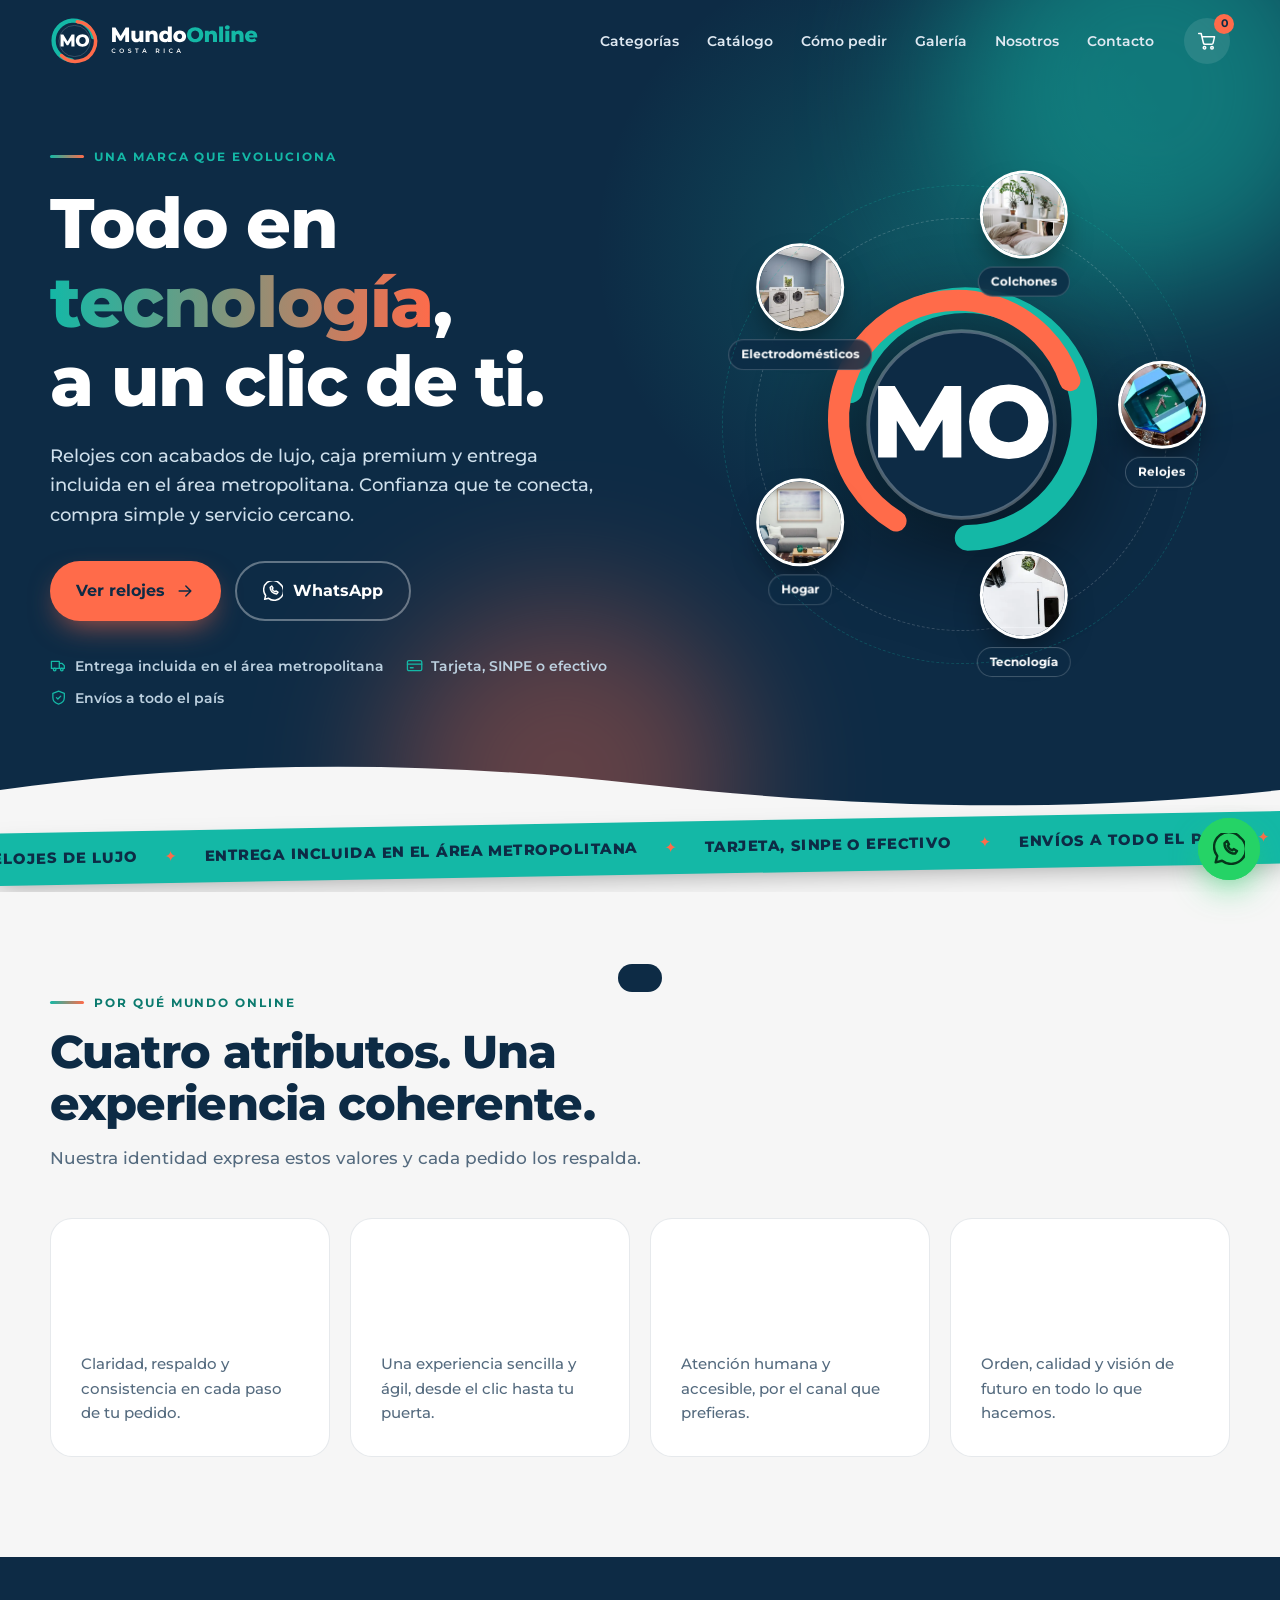
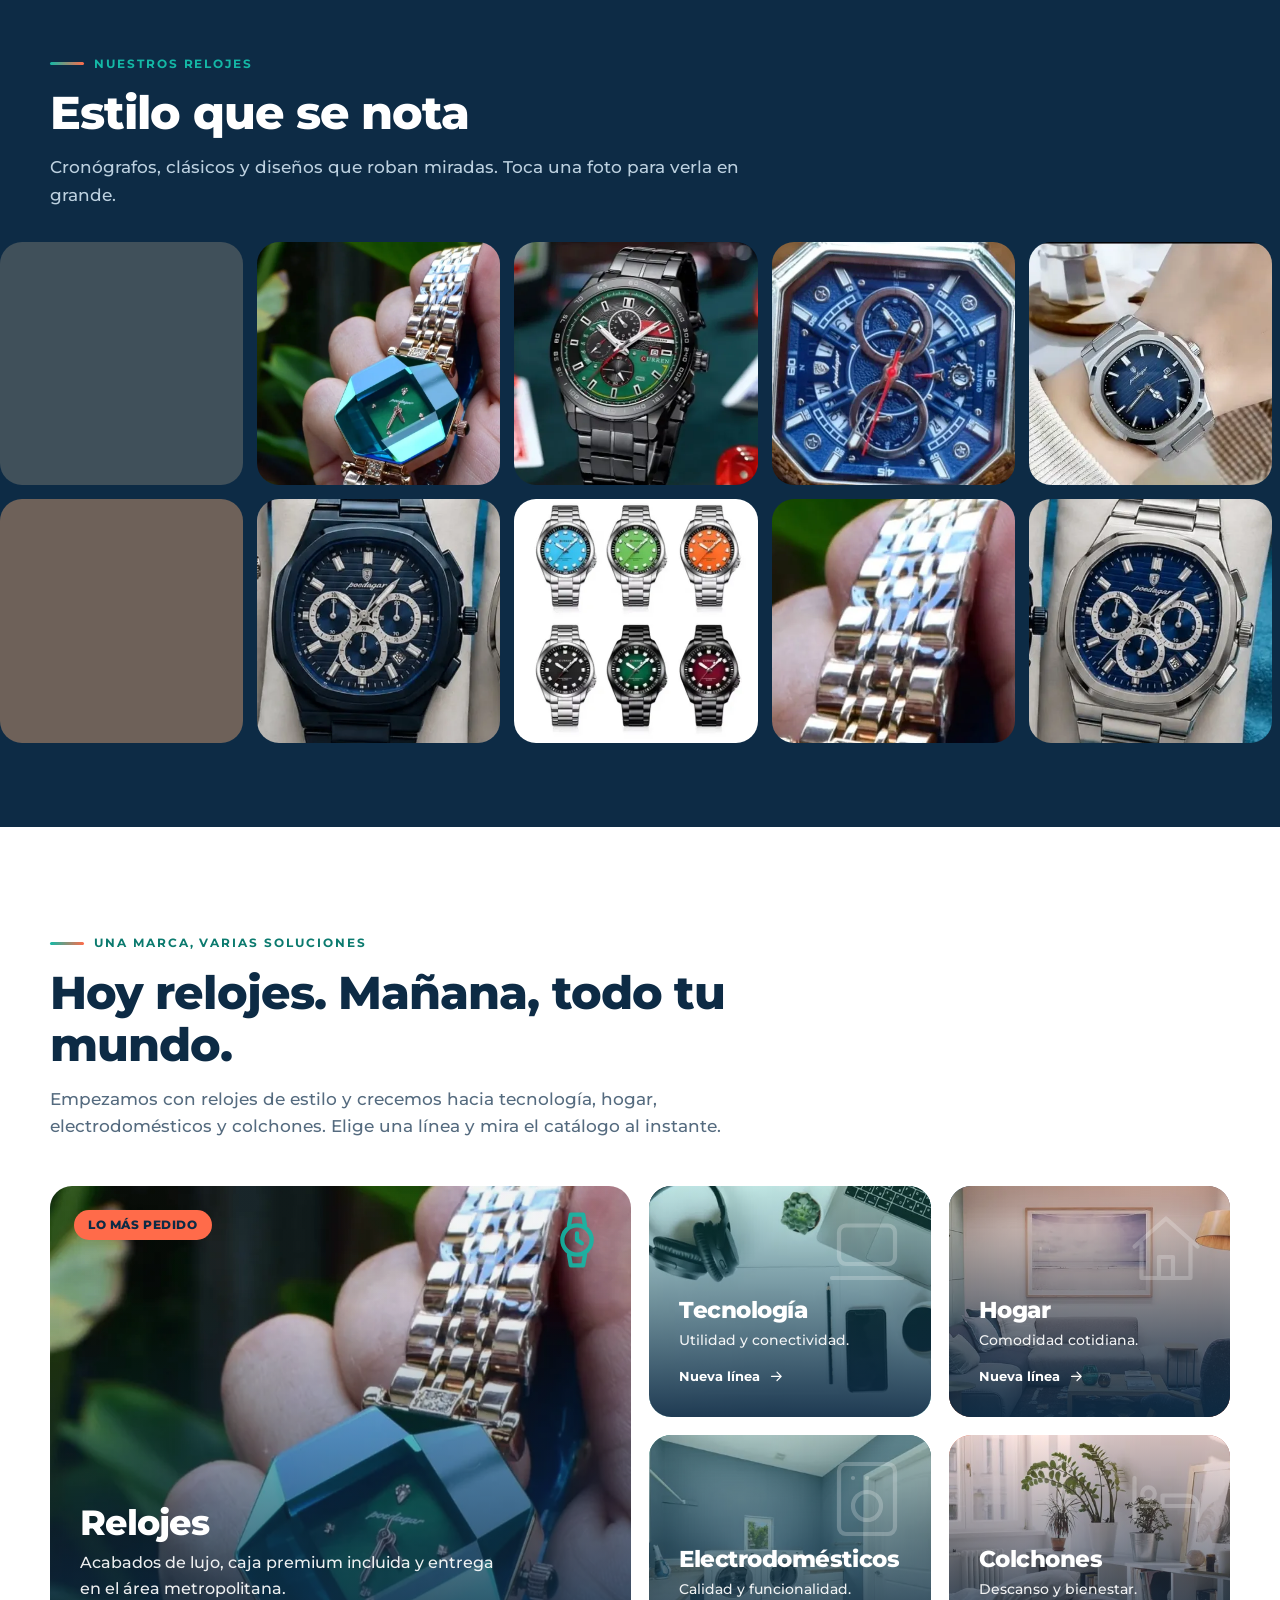
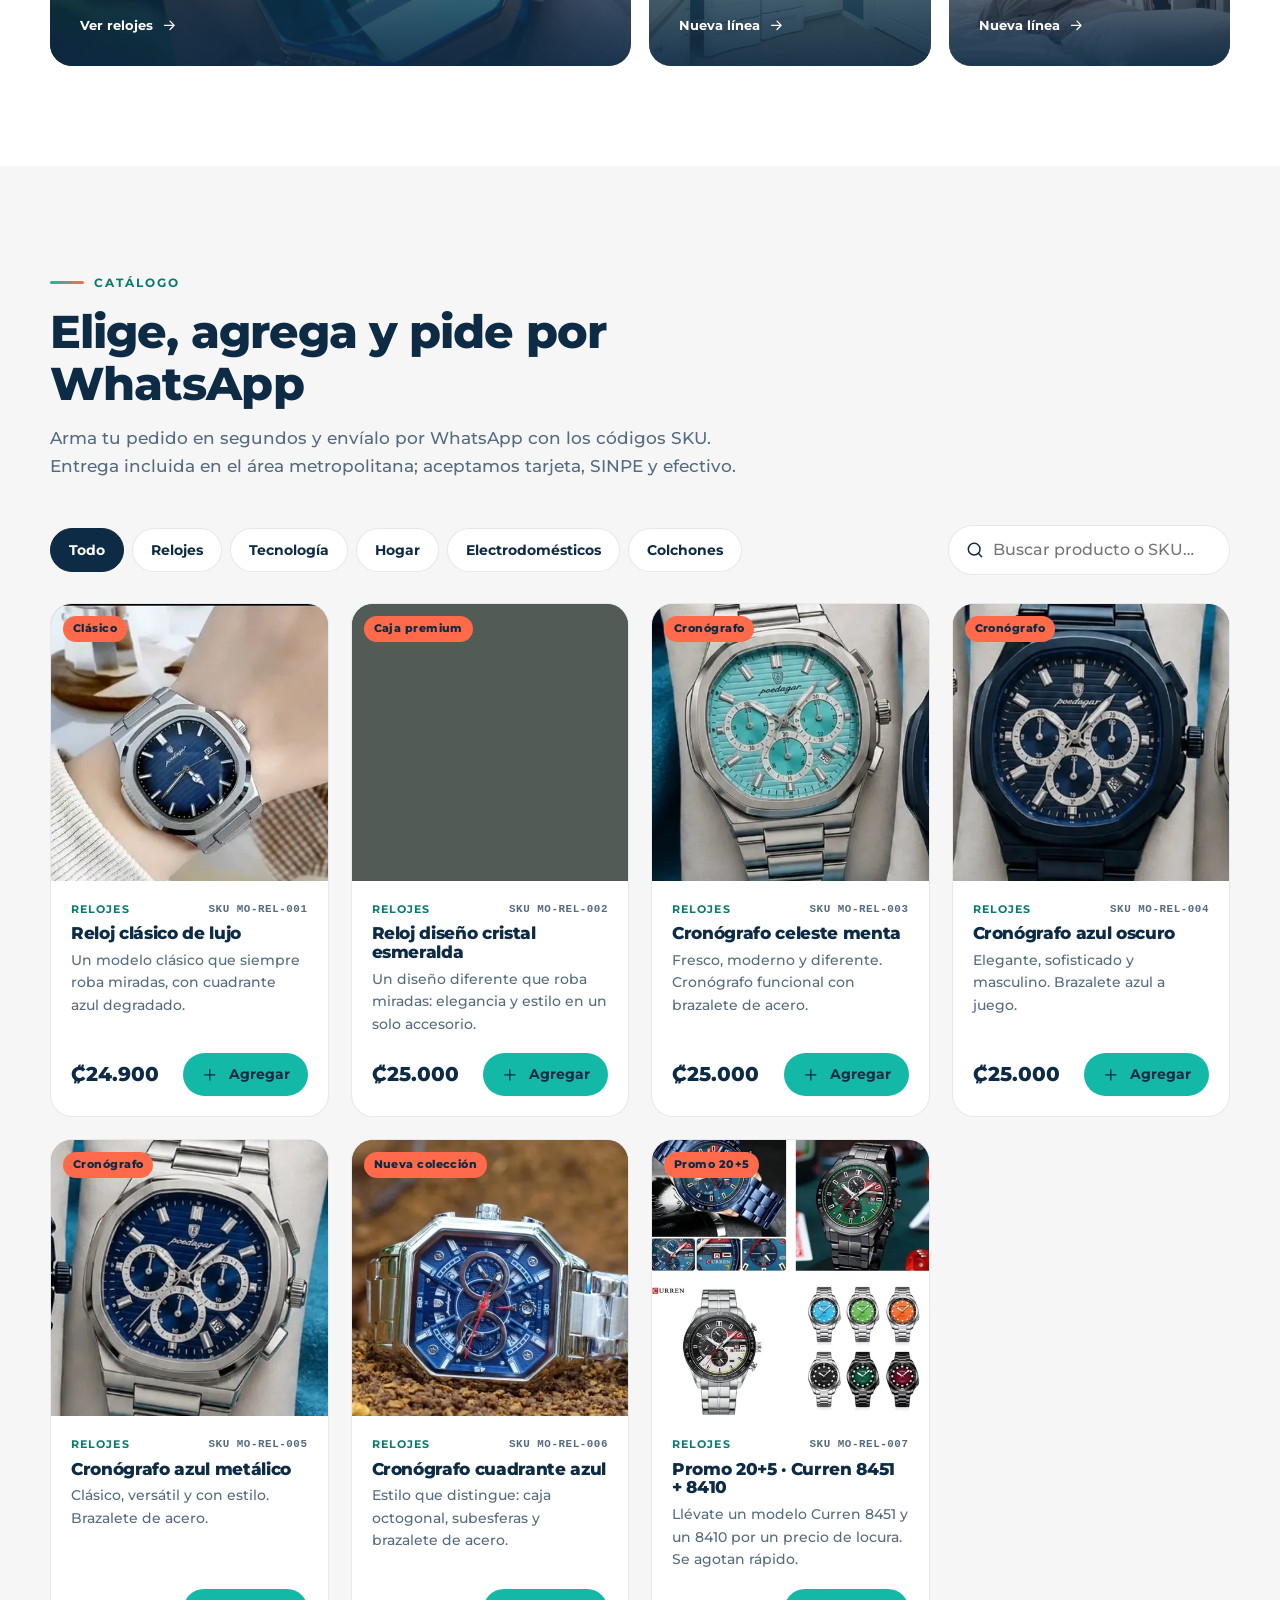
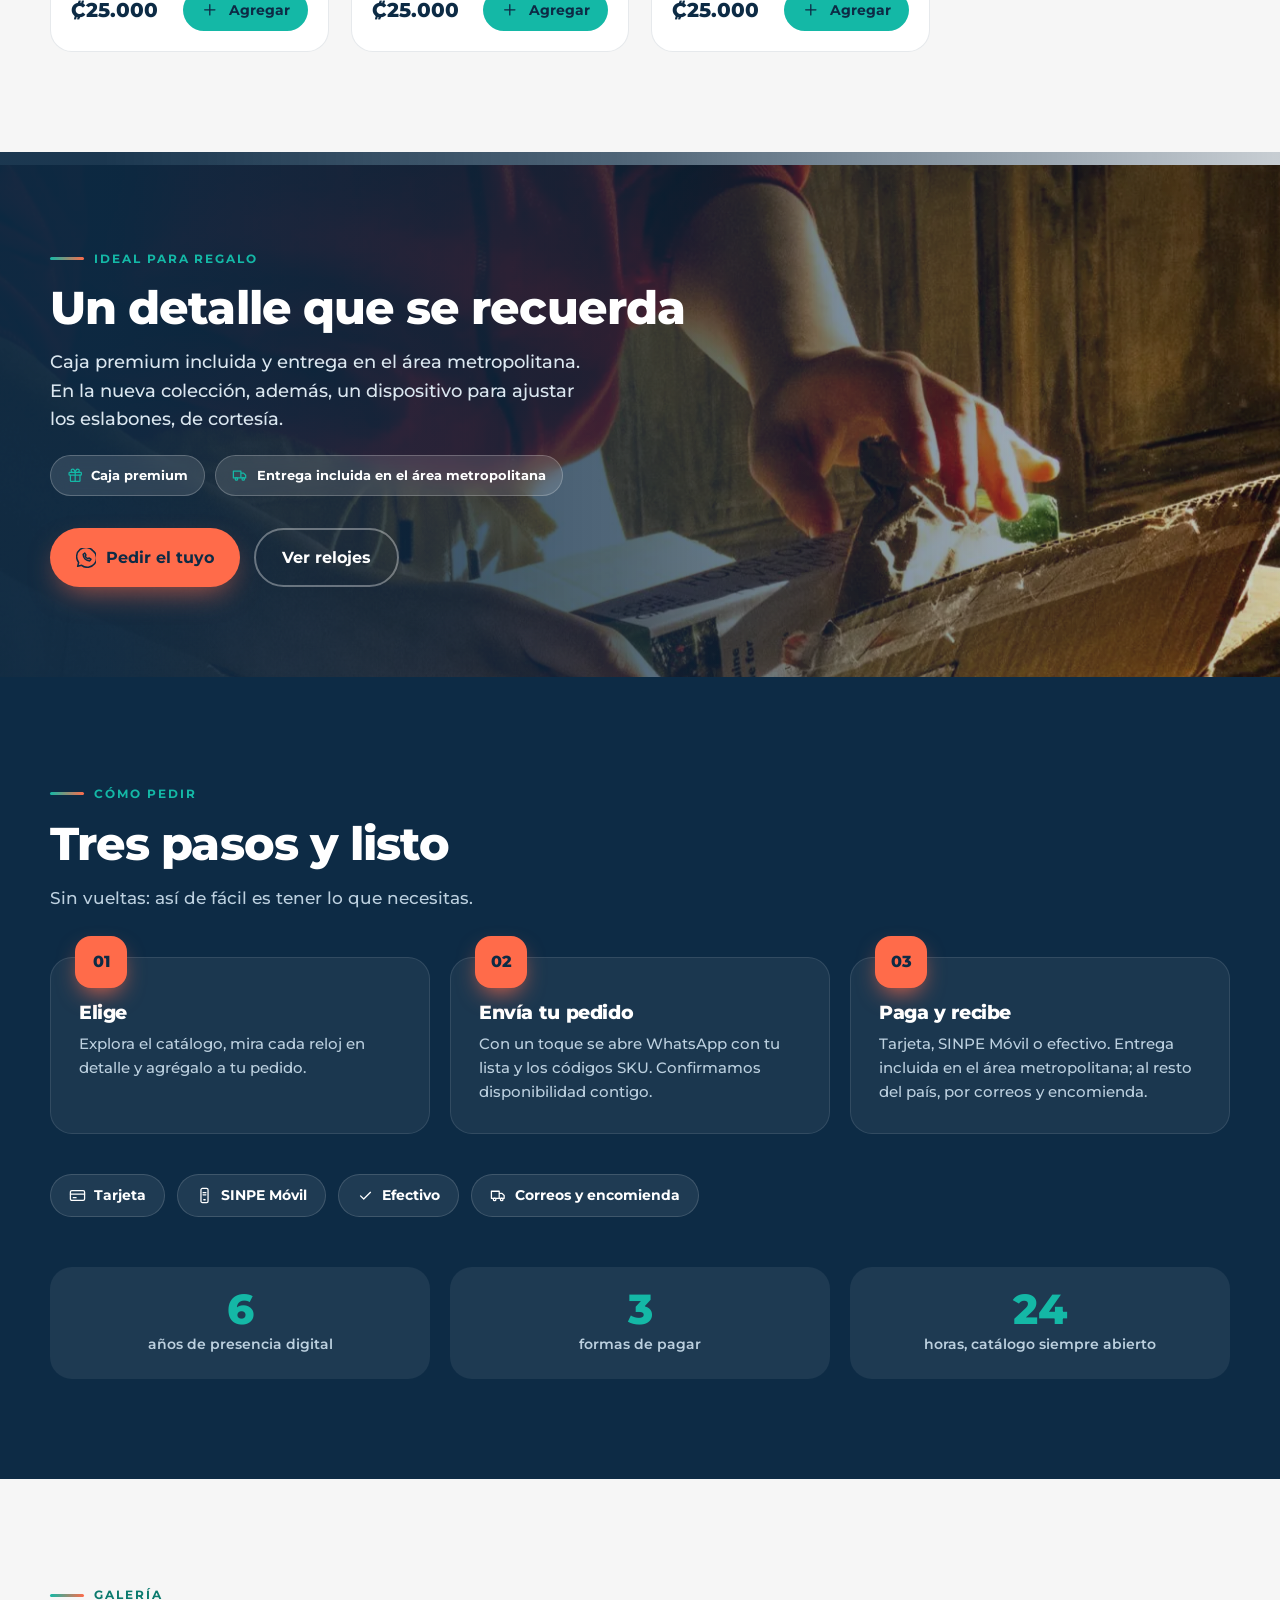
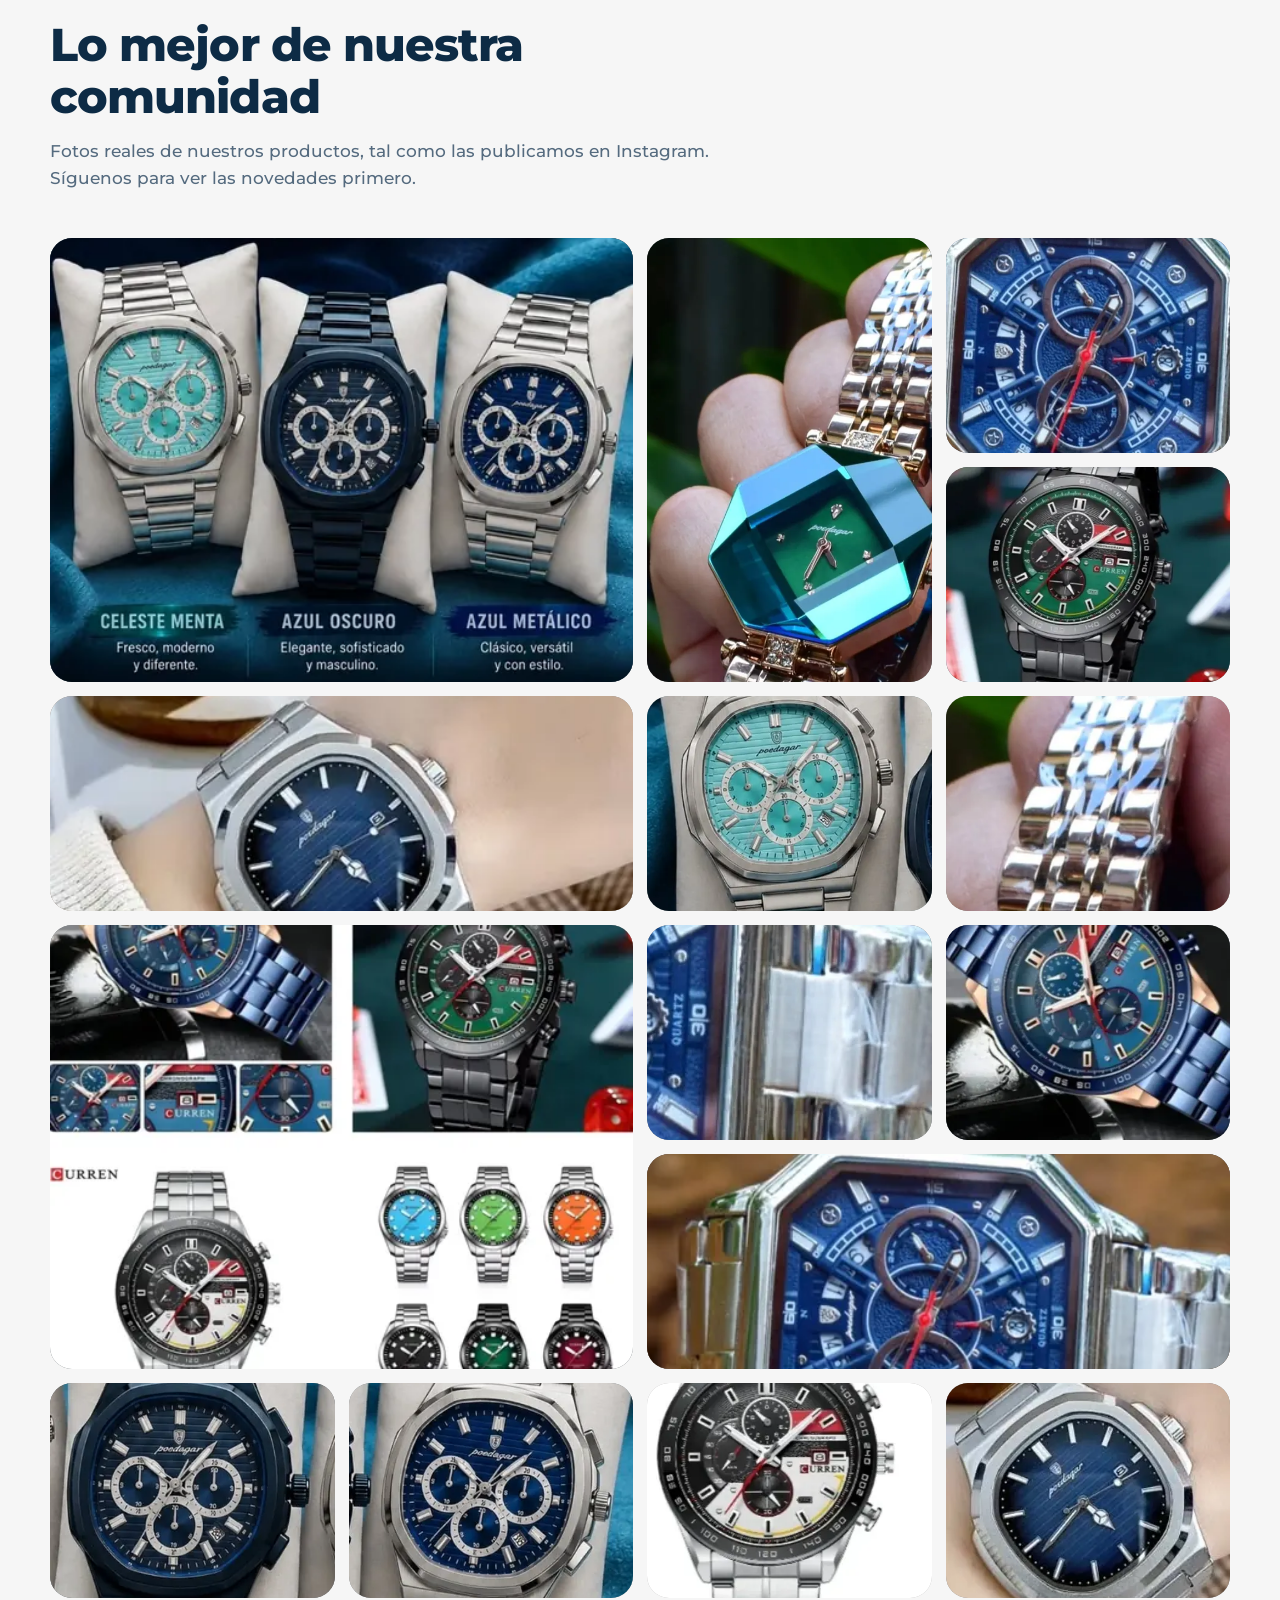
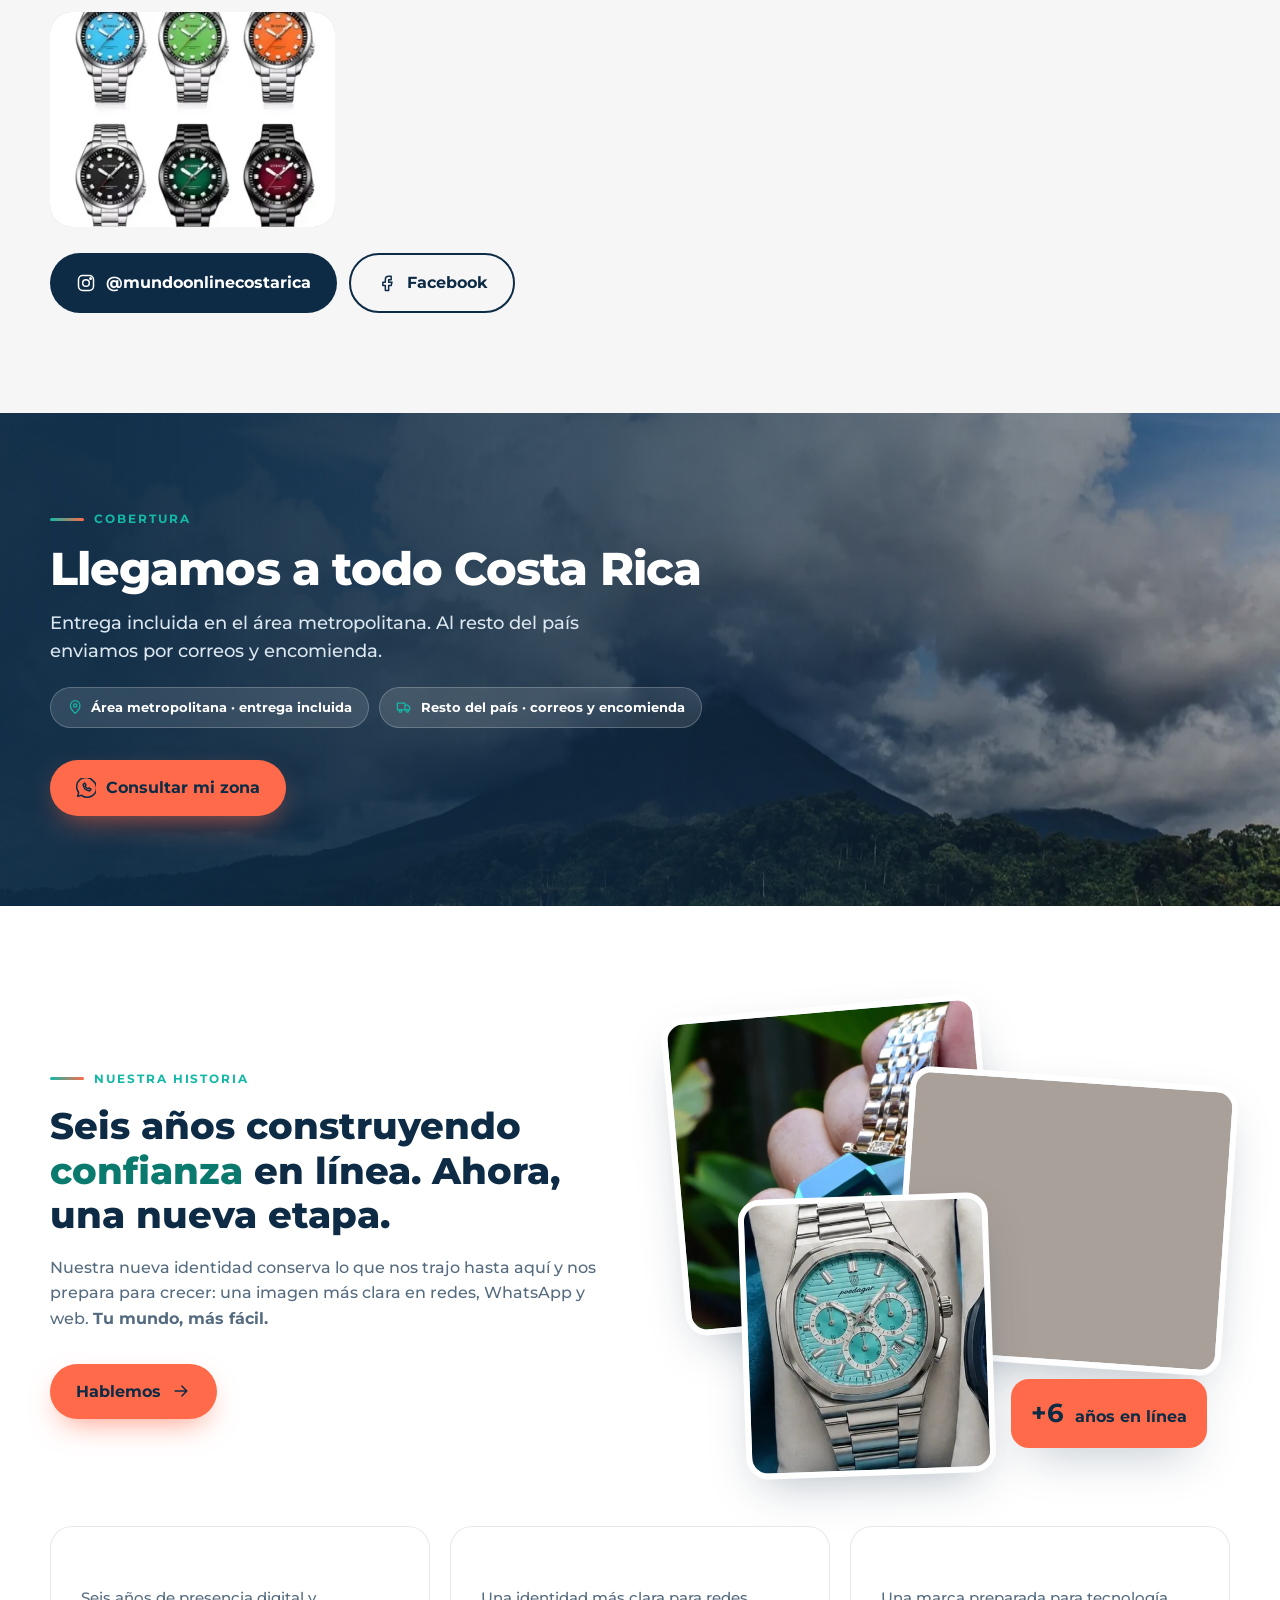
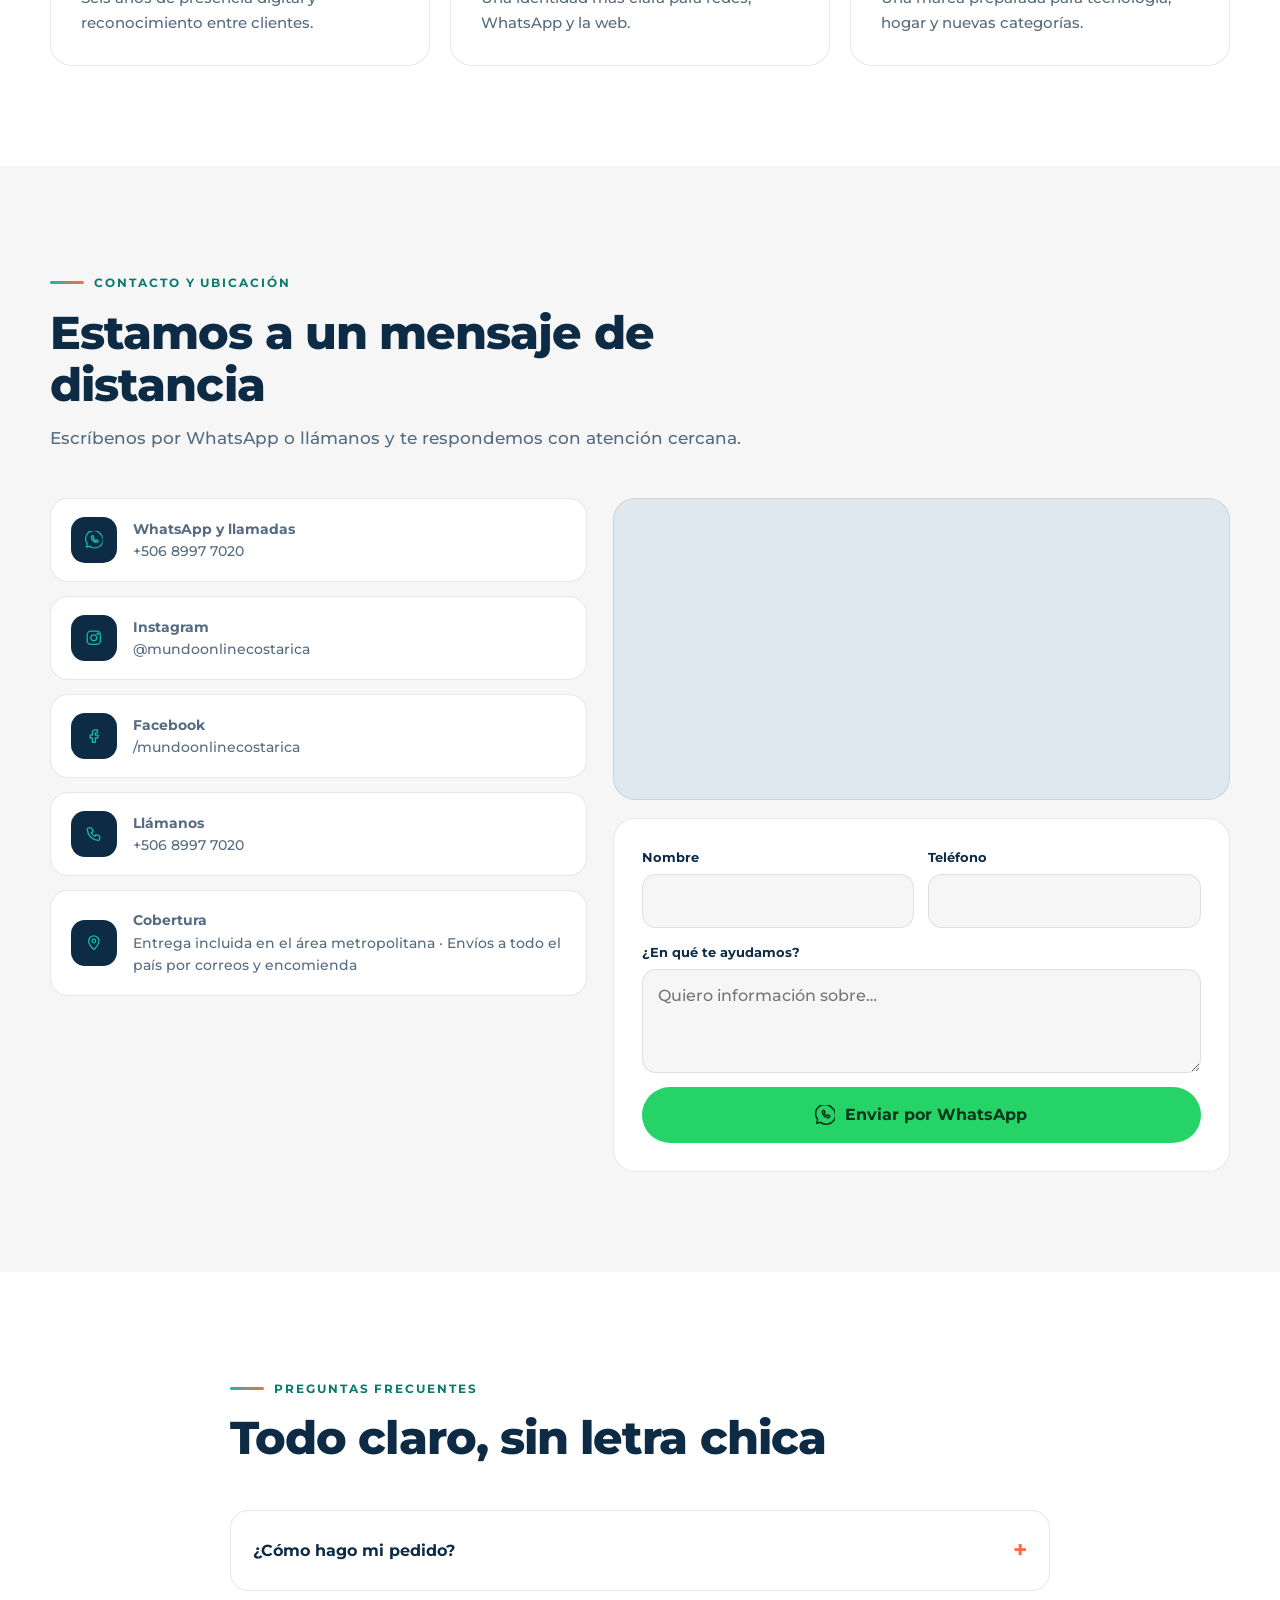
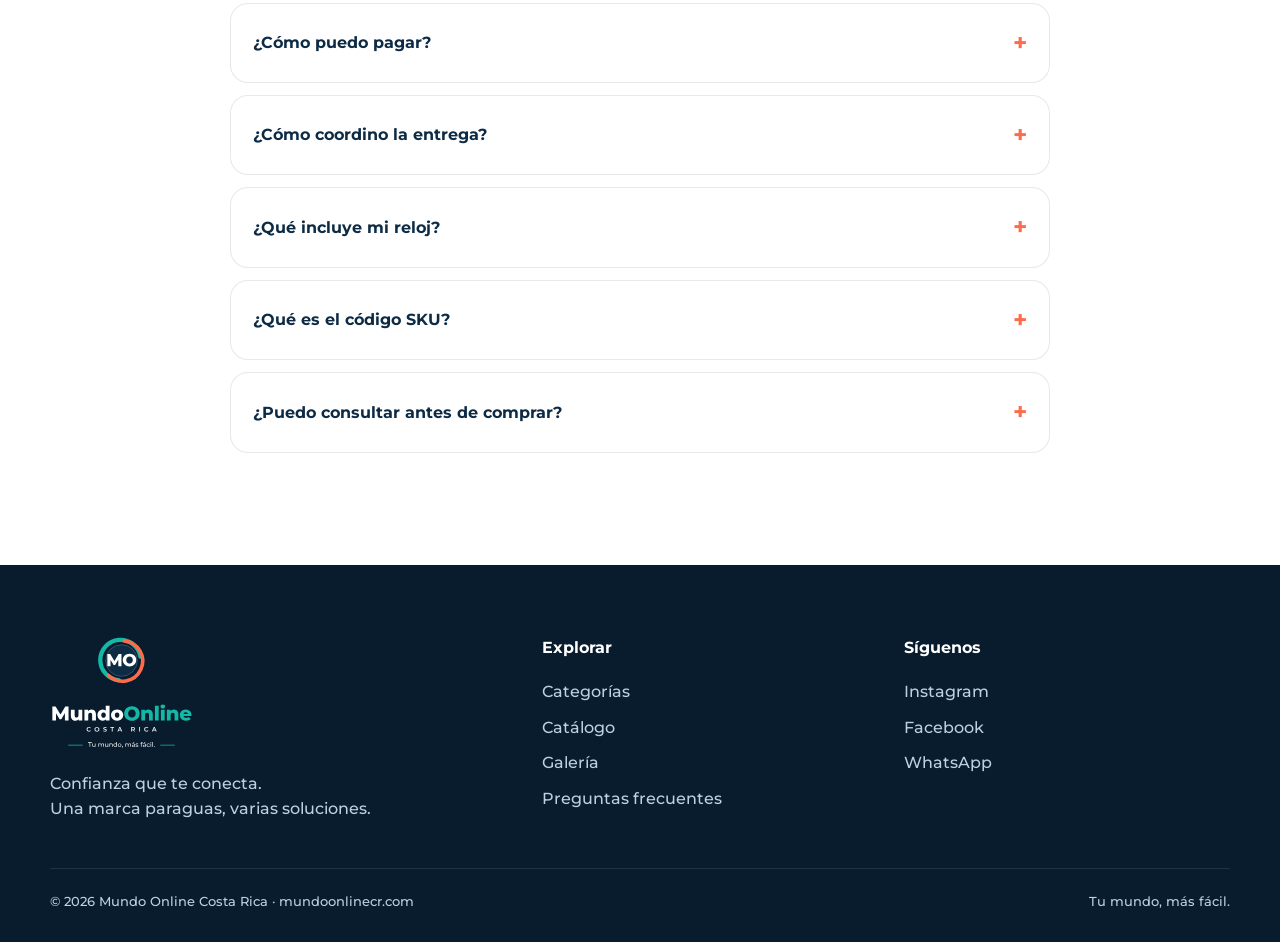
==== commit df9aba32: "Más imágenes, SKU tentativos, pedido por WhatsApp y dominio mundoonlinecr.com - 27 imágenes optimiza" ====
--- a/index.html
+++ b/index.html
@@ -4,19 +4,20 @@
 <meta charset="utf-8">
 <meta name="viewport" content="width=device-width,initial-scale=1,viewport-fit=cover">
 <title>Mundo Online Costa Rica · Tu mundo, más fácil</title>
-<meta name="description" content="Tecnología, hogar, electrodomésticos y colchones con compra simple, pago seguro y servicio cercano en Costa Rica. Confianza que te conecta.">
+<meta name="description" content="Relojes con acabados de lujo, caja premium y entrega incluida en el área metropolitana. Pide por WhatsApp. Pronto: tecnología, hogar, electrodomésticos y colchones.">
 <meta name="theme-color" content="#0D2B45">
 <meta property="og:type" content="website"><meta property="og:locale" content="es_CR">
 <meta property="og:title" content="Mundo Online Costa Rica · Tu mundo, más fácil">
-<meta property="og:description" content="Tecnología, hogar, electrodomésticos y colchones. Compra simple y servicio cercano.">
-<link rel="canonical" href="__SITE_URL__/"><meta property="og:url" content="__SITE_URL__/"><meta property="og:site_name" content="Mundo Online Costa Rica">
-<meta property="og:image" content="__SITE_URL__/assets/logo/og-image.jpg"><meta name="twitter:card" content="summary_large_image">
+<meta property="og:description" content="Relojes con acabados de lujo, caja premium y entrega incluida en el área metropolitana. Confianza que te conecta.">
+<link rel="canonical" href="https://mundoonlinecr.com/"><meta property="og:url" content="https://mundoonlinecr.com/"><meta property="og:site_name" content="Mundo Online Costa Rica">
+<meta property="og:image" content="https://mundoonlinecr.com/assets/logo/og-image.jpg"><meta name="twitter:card" content="summary_large_image">
 <link rel="icon" href="assets/logo/favicon.svg" type="image/svg+xml"><link rel="apple-touch-icon" href="assets/logo/apple-touch-icon.png">
 <link rel="manifest" href="manifest.webmanifest">
 <link rel="preconnect" href="https://fonts.googleapis.com"><link rel="preconnect" href="https://fonts.gstatic.com" crossorigin>
 <link rel="stylesheet" href="https://fonts.googleapis.com/css2?family=Montserrat:wght@500;600;700;800&display=swap">
+<script>document.documentElement.classList.add("js")</script>
 <link rel="stylesheet" href="assets/css/styles.css">
-<script type="application/ld+json">{"@context":"https://schema.org","@type":"Store","name":"Mundo Online Costa Rica","slogan":"Tu mundo, más fácil.","areaServed":"CR","url":"__SITE_URL__/","telephone":"+50689977020","image":"__SITE_URL__/assets/logo/og-image.jpg","sameAs":["https://www.instagram.com/mundoonlinecostarica/","https://www.facebook.com/mundoonlinecostarica"]}</script>
+<script type="application/ld+json">{"@context":"https://schema.org","@type":"Store","name":"Mundo Online Costa Rica","slogan":"Tu mundo, más fácil.","url":"https://mundoonlinecr.com/","telephone":"+50689977020","areaServed":"CR","image":"https://mundoonlinecr.com/assets/logo/og-image.jpg","sameAs":["https://www.instagram.com/mundoonlinecostarica/","https://www.facebook.com/mundoonlinecostarica"]}</script>
 </head>
 <body>
 
@@ -47,22 +48,24 @@
 <symbol id="i-card" viewBox="0 0 24 24"><rect x="2" y="5" width="20" height="14" rx="2"/><path d="M2 10h20M6 15h4"/></symbol>
 <symbol id="i-sinpe" viewBox="0 0 24 24"><rect x="7" y="2" width="10" height="20" rx="2"/><path d="M11 18h2M10 8h4M10 11h4"/></symbol>
 <symbol id="i-truck" viewBox="0 0 24 24"><path d="M2 6h11v10H2zM13 9h4l3 3v4h-7"/><circle cx="6.500" cy="17.500" r="1.800"/><circle cx="16.500" cy="17.500" r="1.800"/></symbol>
+<symbol id="i-gift" viewBox="0 0 24 24"><rect x="3" y="8" width="18" height="4" rx="1"/><path d="M12 8v13M5 12v8a1 1 0 0 0 1 1h12a1 1 0 0 0 1-1v-8M8.500 8a2.500 2.500 0 1 1 0-5C11 3 12 8 12 8s1-5 3.500-5a2.500 2.500 0 1 1 0 5"/></symbol>
+<symbol id="i-eye" viewBox="0 0 24 24"><path d="M2 12s3.600-7 10-7 10 7 10 7-3.600 7-10 7S2 12 2 12z"/><circle cx="12" cy="12" r="3"/></symbol>
 <symbol id="i-chl" viewBox="0 0 24 24"><path d="m15 5-7 7 7 7"/></symbol>
 <symbol id="i-chr" viewBox="0 0 24 24"><path d="m9 5 7 7-7 7"/></symbol>
 <symbol id="i-search" viewBox="0 0 24 24"><circle cx="11" cy="11" r="7"/><path d="m20 20-4-4"/></symbol>
 </defs></svg>
 
-<noscript><p style="position:relative;z-index:200;background:#FF6B4A;color:#0D2B45;padding:14px 20px;text-align:center;font-weight:700;margin:0">Para comprar en línea activa JavaScript, o escríbenos por <a href="https://wa.me/50689977020">WhatsApp</a>.</p></noscript>
+<noscript><p style="position:relative;z-index:200;background:#FF6B4A;color:#0D2B45;padding:14px 20px;text-align:center;font-weight:700;margin:0">Para ver el catálogo activa JavaScript, o escríbenos por <a href="https://wa.me/50689977020">WhatsApp</a>.</p></noscript>
 <div id="intro" aria-hidden="true"><div><img src="assets/logo/logo-symbol-animated.svg" alt=""><p>Tu mundo, más fácil.</p></div></div>
 <div id="bar"></div>
 
 <header class="nav" id="nav"><div class="wrap">
   <a class="brand" href="#inicio" aria-label="Mundo Online Costa Rica, inicio"><img src="assets/logo/logo-horizontal-light.svg" alt="Mundo Online Costa Rica" width="170" height="46"></a>
   <nav class="menu" id="menu" aria-label="Principal">
-    <a href="#categorias">Categorías</a><a href="#tienda">Tienda</a><a href="#como">Cómo comprar</a>
+    <a href="#categorias">Categorías</a><a href="#tienda">Catálogo</a><a href="#como">Cómo pedir</a>
     <a href="#galeria">Galería</a><a href="#nosotros">Nosotros</a><a href="#contacto">Contacto</a>
   </nav>
-  <button class="cart-btn" id="cartOpen" aria-label="Abrir carrito"><svg class="ic"><use href="#i-cart"/></svg><b id="cartCount">0</b></button>
+  <button class="cart-btn" id="cartOpen" aria-label="Abrir tu pedido"><svg class="ic"><use href="#i-cart"/></svg><b id="cartCount">0</b></button>
   <button class="burger" id="burger" aria-label="Abrir menú" aria-expanded="false"><svg class="ic"><use href="#i-menu"/></svg></button>
 </div></header>
 
@@ -76,7 +79,7 @@
       <h1>Todo en <em><span class="swap" id="swap">relojes</span></em>,<br>a un clic de ti.</h1>
       <p class="lead">Relojes con acabados de lujo, caja premium y entrega incluida en el área metropolitana. Confianza que te conecta, compra simple y servicio cercano.</p>
       <div class="cta-row">
-        <a class="btn primary mag" href="#tienda">Explorar la tienda <svg class="ic"><use href="#i-arrow"/></svg></a>
+        <a class="btn primary mag" href="#tienda">Ver relojes <svg class="ic"><use href="#i-arrow"/></svg></a>
         <a class="btn ghost mag" data-wa href="#"><svg class="ic"><use href="#i-wa"/></svg><span data-wa-label>WhatsApp</span></a>
       </div>
       <div class="trust">
@@ -86,13 +89,13 @@
       </div>
     </div>
     <div class="orb" id="orb">
-      <img src="assets/logo/logo-symbol-animated.svg" alt="Símbolo MO de Mundo Online">
+      <img class="core" src="assets/logo/logo-symbol-animated.svg" alt="Símbolo MO de Mundo Online">
       <div class="orbit">
-        <div class="chip" style="--a:0deg"><span><svg class="ic"><use href="#i-watch"/></svg>Relojes</span></div>
-        <div class="chip" style="--a:72deg"><span><svg class="ic"><use href="#i-laptop"/></svg>Tecnología</span></div>
-        <div class="chip" style="--a:144deg"><span><svg class="ic"><use href="#i-home"/></svg>Hogar</span></div>
-        <div class="chip" style="--a:216deg"><span><svg class="ic"><use href="#i-washer"/></svg>Electrodomésticos</span></div>
-        <div class="chip" style="--a:288deg"><span><svg class="ic"><use href="#i-bed"/></svg>Colchones</span></div>
+        <div class="chip" style="--a:0deg"><span class="bub"><img data-img="esmeralda-esfera" data-sizes="90px" src="assets/img/esmeralda-esfera-240.webp" alt="" data-eager><b>Relojes</b></span></div>
+        <div class="chip" style="--a:72deg"><span class="bub"><img data-img="stock-tecnologia" data-sizes="90px" src="assets/img/stock-tecnologia-240.webp" alt="" data-eager><b>Tecnología</b></span></div>
+        <div class="chip" style="--a:144deg"><span class="bub"><img data-img="stock-hogar" data-sizes="90px" src="assets/img/stock-hogar-240.webp" alt="" data-eager><b>Hogar</b></span></div>
+        <div class="chip" style="--a:216deg"><span class="bub"><img data-img="stock-electro" data-sizes="90px" src="assets/img/stock-electro-240.webp" alt="" data-eager><b>Electrodomésticos</b></span></div>
+        <div class="chip" style="--a:288deg"><span class="bub"><img data-img="stock-colchones" data-sizes="90px" src="assets/img/stock-colchones-240.webp" alt="" data-eager><b>Colchones</b></span></div>
       </div>
     </div>
   </div>
@@ -104,9 +107,9 @@
 <!-- VALORES -->
 <section id="valores">
   <div class="wrap">
-    <div class="head rv"><span class="eyebrow">Por qué Mundo Online</span><h2>Cuatro atributos. Una experiencia coherente.</h2><p>Nuestra identidad expresa estos valores y cada compra los respalda.</p></div>
+    <div class="head rv"><span class="eyebrow">Por qué Mundo Online</span><h2>Cuatro atributos. Una experiencia coherente.</h2><p>Nuestra identidad expresa estos valores y cada pedido los respalda.</p></div>
     <div class="grid g4">
-      <article class="card rv tilt" style="--d:.0s"><div class="ico"><svg class="ic"><use href="#i-shield"/></svg></div><h3>Confianza</h3><p>Claridad, respaldo y consistencia en cada paso de tu compra.</p></article>
+      <article class="card rv tilt"><div class="ico"><svg class="ic"><use href="#i-shield"/></svg></div><h3>Confianza</h3><p>Claridad, respaldo y consistencia en cada paso de tu pedido.</p></article>
       <article class="card rv tilt" style="--d:.1s"><div class="ico"><svg class="ic"><use href="#i-bolt"/></svg></div><h3>Rapidez</h3><p>Una experiencia sencilla y ágil, desde el clic hasta tu puerta.</p></article>
       <article class="card rv tilt" style="--d:.2s"><div class="ico"><svg class="ic"><use href="#i-heart"/></svg></div><h3>Cercanía</h3><p>Atención humana y accesible, por el canal que prefieras.</p></article>
       <article class="card rv tilt" style="--d:.3s"><div class="ico"><svg class="ic"><use href="#i-star"/></svg></div><h3>Profesionalismo</h3><p>Orden, calidad y visión de futuro en todo lo que hacemos.</p></article>
@@ -114,52 +117,72 @@
   </div>
 </section>
 
+<!-- CINTA DE FOTOS -->
+<section class="ribbon dark-sec" id="lookbook">
+  <div class="wrap"><div class="head rv"><span class="eyebrow">Nuestros relojes</span><h2>Estilo que se nota</h2><p>Cronógrafos, clásicos y diseños que roban miradas. Toca una foto para verla en grande.</p></div></div>
+  <div class="rows" id="ribbon" aria-label="Fotos de nuestros relojes"></div>
+</section>
+
 <!-- CATEGORÍAS -->
 <section class="white-sec" id="categorias">
   <div class="wrap">
     <div class="head rv"><span class="eyebrow">Una marca, varias soluciones</span><h2>Hoy relojes. Mañana, todo tu mundo.</h2><p>Empezamos con relojes de estilo y crecemos hacia tecnología, hogar, electrodomésticos y colchones. Elige una línea y mira el catálogo al instante.</p></div>
     <div class="cats">
-      <button class="cat feat rv tilt" data-cat="relojes"><img class="bgimg" src="assets/gallery/reloj-cristal-esmeralda.jpg" alt="" loading="lazy"><span class="badge">Lo más pedido</span><svg class="ic"><use href="#i-watch"/></svg><h3>Relojes</h3><p>Acabados de lujo, caja premium incluida y entrega en el área metropolitana.</p><small>Ver relojes <svg class="ic"><use href="#i-arrow"/></svg></small></button>
-      <button class="cat c1 rv tilt" data-cat="tecnologia" style="--d:.08s"><svg class="ic"><use href="#i-laptop"/></svg><h3>Tecnología</h3><p>Utilidad y conectividad.</p><small>Nueva línea <svg class="ic"><use href="#i-arrow"/></svg></small></button>
-      <button class="cat c2 rv tilt" data-cat="hogar" style="--d:.16s"><svg class="ic"><use href="#i-home"/></svg><h3>Hogar</h3><p>Comodidad cotidiana.</p><small>Nueva línea <svg class="ic"><use href="#i-arrow"/></svg></small></button>
-      <button class="cat c3 rv tilt" data-cat="electro" style="--d:.24s"><svg class="ic"><use href="#i-washer"/></svg><h3>Electrodomésticos</h3><p>Calidad y funcionalidad.</p><small>Nueva línea <svg class="ic"><use href="#i-arrow"/></svg></small></button>
-      <button class="cat c4 rv tilt" data-cat="colchones" style="--d:.32s"><svg class="ic"><use href="#i-bed"/></svg><h3>Colchones</h3><p>Descanso y bienestar.</p><small>Nueva línea <svg class="ic"><use href="#i-arrow"/></svg></small></button>
-    </div>
-  </div>
-</section>
-
-<!-- TIENDA -->
+      <button class="cat feat rv tilt" data-cat="relojes"><img class="bgimg" data-img="reloj-cristal-esmeralda" data-sizes="(min-width:940px) 50vw, 100vw" src="assets/img/reloj-cristal-esmeralda-800.webp" alt=""><span class="badge">Lo más pedido</span><svg class="ic"><use href="#i-watch"/></svg><h3>Relojes</h3><p>Acabados de lujo, caja premium incluida y entrega en el área metropolitana.</p><small>Ver relojes <svg class="ic"><use href="#i-arrow"/></svg></small></button>
+      <button class="cat c1 rv tilt" data-cat="tecnologia" style="--d:.08s"><img class="bgimg" data-img="stock-tecnologia" data-sizes="(min-width:940px) 25vw, 50vw" src="assets/img/stock-tecnologia-480.webp" alt=""><svg class="ic"><use href="#i-laptop"/></svg><h3>Tecnología</h3><p>Utilidad y conectividad.</p><small>Nueva línea <svg class="ic"><use href="#i-arrow"/></svg></small></button>
+      <button class="cat c2 rv tilt" data-cat="hogar" style="--d:.16s"><img class="bgimg" data-img="stock-hogar" data-sizes="(min-width:940px) 25vw, 50vw" src="assets/img/stock-hogar-480.webp" alt=""><svg class="ic"><use href="#i-home"/></svg><h3>Hogar</h3><p>Comodidad cotidiana.</p><small>Nueva línea <svg class="ic"><use href="#i-arrow"/></svg></small></button>
+      <button class="cat c3 rv tilt" data-cat="electro" style="--d:.24s"><img class="bgimg" data-img="stock-electro" data-sizes="(min-width:940px) 25vw, 50vw" src="assets/img/stock-electro-480.webp" alt=""><svg class="ic"><use href="#i-washer"/></svg><h3>Electrodomésticos</h3><p>Calidad y funcionalidad.</p><small>Nueva línea <svg class="ic"><use href="#i-arrow"/></svg></small></button>
+      <button class="cat c4 rv tilt" data-cat="colchones" style="--d:.32s"><img class="bgimg" data-img="stock-colchones" data-sizes="(min-width:940px) 25vw, 50vw" src="assets/img/stock-colchones-480.webp" alt=""><svg class="ic"><use href="#i-bed"/></svg><h3>Colchones</h3><p>Descanso y bienestar.</p><small>Nueva línea <svg class="ic"><use href="#i-arrow"/></svg></small></button>
+    </div>
+  </div>
+</section>
+
+<!-- CATÁLOGO -->
 <section id="tienda">
   <div class="wrap">
-    <div class="head rv"><span class="eyebrow">Tienda en línea</span><h2>Compra simple, desde donde estés</h2><p>Agrega al carrito y paga con tarjeta, SINPE Móvil o efectivo. Entrega incluida en el área metropolitana.</p></div>
-    <div class="demo-note" id="demoNote" hidden>🧪 Catálogo de ejemplo: reemplaza los productos en <code>products.json</code> para publicar el inventario real.</div>
+    <div class="head rv"><span class="eyebrow">Catálogo</span><h2>Elige, agrega y pide por WhatsApp</h2><p>Arma tu pedido en segundos y envíalo por WhatsApp con los códigos SKU. Entrega incluida en el área metropolitana; aceptamos tarjeta, SINPE y efectivo.</p></div>
+    <div class="demo-note" id="demoNote" hidden>🧪 Catálogo de ejemplo: reemplaza los productos en <code>products.json</code>.</div>
     <div class="tools rv">
       <div class="chips" id="filters" role="tablist" aria-label="Filtrar por categoría"></div>
-      <label class="search"><svg class="ic"><use href="#i-search"/></svg><span class="sr">Buscar producto</span><input id="q" type="search" placeholder="Buscar producto…" autocomplete="off"></label>
+      <label class="search"><svg class="ic"><use href="#i-search"/></svg><span class="sr">Buscar producto o SKU</span><input id="q" type="search" placeholder="Buscar producto o SKU…" autocomplete="off"></label>
     </div>
     <div class="products" id="products" aria-live="polite"></div>
   </div>
 </section>
 
-<!-- CÓMO COMPRAR -->
+<!-- BANNER REGALO -->
+<section class="banner">
+  <img class="bg" data-parallax data-img="stock-regalo" data-sizes="100vw" src="assets/img/stock-regalo-1200.webp" alt="">
+  <div class="wrap">
+    <div class="rv left">
+      <span class="eyebrow">Ideal para regalo</span>
+      <h2>Un detalle que se recuerda</h2>
+      <p>Caja premium incluida y entrega en el área metropolitana. En la nueva colección, además, un dispositivo para ajustar los eslabones, de cortesía.</p>
+      <div class="chips-row"><span><svg class="ic"><use href="#i-gift"/></svg>Caja premium</span><span><svg class="ic"><use href="#i-truck"/></svg>Entrega incluida en el área metropolitana</span></div>
+      <div class="cta-row"><a class="btn primary" data-wa data-msg="Hola Mundo Online 👋, quiero un reloj para regalo. ¿Me asesoran?" href="#"><svg class="ic"><use href="#i-wa"/></svg>Pedir el tuyo</a><a class="btn ghost" href="#tienda">Ver relojes</a></div>
+    </div>
+  </div>
+</section>
+
+<!-- CÓMO PEDIR -->
 <section class="dark-sec" id="como">
   <div class="wrap">
-    <div class="head rv"><span class="eyebrow">Cómo comprar</span><h2>Tres pasos y listo</h2><p>Sin vueltas: así de fácil es tener lo que necesitas.</p></div>
+    <div class="head rv"><span class="eyebrow">Cómo pedir</span><h2>Tres pasos y listo</h2><p>Sin vueltas: así de fácil es tener lo que necesitas.</p></div>
     <div class="steps">
-      <div class="step rv"><h3>Elige</h3><p>Explora las categorías y agrega tus productos al carrito.</p></div>
-      <div class="step rv" style="--d:.12s"><h3>Paga seguro</h3><p>Con tarjeta en una pasarela segura, o coordina por WhatsApp y paga por SINPE Móvil o en efectivo.</p></div>
-      <div class="step rv" style="--d:.24s"><h3>Recibe</h3><p>Entrega incluida en el área metropolitana; al resto del país enviamos por correos y encomienda.</p></div>
+      <div class="step rv"><h3>Elige</h3><p>Explora el catálogo, mira cada reloj en detalle y agrégalo a tu pedido.</p></div>
+      <div class="step rv" style="--d:.12s"><h3>Envía tu pedido</h3><p>Con un toque se abre WhatsApp con tu lista y los códigos SKU. Confirmamos disponibilidad contigo.</p></div>
+      <div class="step rv" style="--d:.24s"><h3>Paga y recibe</h3><p>Tarjeta, SINPE Móvil o efectivo. Entrega incluida en el área metropolitana; al resto del país, por correos y encomienda.</p></div>
     </div>
     <div class="pay-logos rv">
-      <span><svg class="ic"><use href="#i-card"/></svg>Tarjeta de crédito y débito</span>
+      <span><svg class="ic"><use href="#i-card"/></svg>Tarjeta</span>
       <span><svg class="ic"><use href="#i-sinpe"/></svg>SINPE Móvil</span>
-      <span><svg class="ic"><use href="#i-truck"/></svg>Efectivo</span>
-      <span><svg class="ic"><use href="#i-shield"/></svg>Pago seguro con pasarela</span>
+      <span><svg class="ic"><use href="#i-check"/></svg>Efectivo</span>
+      <span><svg class="ic"><use href="#i-truck"/></svg>Correos y encomienda</span>
     </div>
     <div class="stats">
       <div class="stat rv"><b data-count="6">0</b><span>años de presencia digital</span></div>
       <div class="stat rv" style="--d:.1s"><b data-count="3">0</b><span>formas de pagar</span></div>
-      <div class="stat rv" style="--d:.2s"><b data-count="24">0</b><span>horas, tienda siempre abierta</span></div>
+      <div class="stat rv" style="--d:.2s"><b data-count="24">0</b><span>horas, catálogo siempre abierto</span></div>
     </div>
   </div>
 </section>
@@ -168,7 +191,7 @@
 <section id="galeria">
   <div class="wrap">
     <div class="head rv"><span class="eyebrow">Galería</span><h2>Lo mejor de nuestra comunidad</h2><p>Fotos reales de nuestros productos, tal como las publicamos en Instagram. Síguenos para ver las novedades primero.</p></div>
-    <div class="masonry" id="gallery"></div>
+    <div class="bento" id="gallery"></div>
     <div class="ig-embed rv" id="igEmbed" hidden></div>
     <div class="social-row">
       <a class="btn dark" href="https://www.instagram.com/mundoonlinecostarica/" target="_blank" rel="noopener"><svg class="ic"><use href="#i-ig"/></svg>@mundoonlinecostarica</a>
@@ -177,19 +200,41 @@
   </div>
 </section>
 
+<!-- BANNER COBERTURA -->
+<section class="banner">
+  <img class="bg low" data-parallax data-img="stock-cr-arenal" data-sizes="100vw" src="assets/img/stock-cr-arenal-1200.webp" alt="">
+  <div class="wrap">
+    <div class="rv left">
+      <span class="eyebrow">Cobertura</span>
+      <h2>Llegamos a todo Costa Rica</h2>
+      <p>Entrega incluida en el área metropolitana. Al resto del país enviamos por correos y encomienda.</p>
+      <div class="chips-row"><span><svg class="ic"><use href="#i-pin"/></svg>Área metropolitana · entrega incluida</span><span><svg class="ic"><use href="#i-truck"/></svg>Resto del país · correos y encomienda</span></div>
+      <div class="cta-row"><a class="btn primary" data-wa data-msg="Hola Mundo Online 👋, quisiera consultar el envío a mi zona." href="#"><svg class="ic"><use href="#i-wa"/></svg>Consultar mi zona</a></div>
+    </div>
+  </div>
+</section>
+
 <!-- NOSOTROS -->
 <section class="white-sec" id="nosotros">
-  <div class="wrap about">
-    <div class="rv left">
-      <span class="eyebrow" style="color:var(--teal-ink)">Nuestra historia</span>
-      <p class="quote" style="margin-top:16px">Seis años construyendo <em>confianza</em> en línea. Ahora, una nueva etapa.</p>
-      <p style="color:var(--muted);margin-top:18px">Nuestra nueva identidad conserva lo que nos trajo hasta aquí y nos prepara para crecer: una imagen más clara en redes, WhatsApp y web. <b>Tu mundo, más fácil.</b></p>
-      <div class="cta-row"><a class="btn primary" href="#contacto">Hablemos <svg class="ic"><use href="#i-arrow"/></svg></a></div>
-    </div>
-    <div class="grid rv right">
-      <article class="card"><h3>Trayectoria</h3><p>Seis años de presencia digital y reconocimiento entre clientes.</p></article>
-      <article class="card"><h3>Evolución</h3><p>Una identidad más clara para redes, WhatsApp y la web.</p></article>
-      <article class="card"><h3>Expansión</h3><p>Una marca preparada para tecnología, hogar y nuevas categorías.</p></article>
+  <div class="wrap">
+    <div class="about">
+      <div class="rv left">
+        <span class="eyebrow">Nuestra historia</span>
+        <p class="quote" style="margin-top:16px">Seis años construyendo <em>confianza</em> en línea. Ahora, una nueva etapa.</p>
+        <p style="color:var(--muted);margin-top:18px">Nuestra nueva identidad conserva lo que nos trajo hasta aquí y nos prepara para crecer: una imagen más clara en redes, WhatsApp y web. <b>Tu mundo, más fácil.</b></p>
+        <div class="cta-row"><a class="btn primary" href="#contacto">Hablemos <svg class="ic"><use href="#i-arrow"/></svg></a></div>
+      </div>
+      <div class="stack rv right">
+        <figure><img data-img="reloj-cristal-esmeralda" data-sizes="(min-width:900px) 30vw, 60vw" src="assets/img/reloj-cristal-esmeralda-480.webp" alt="" loading="lazy"></figure>
+        <figure><img data-img="reloj-azul-clasico" data-sizes="(min-width:900px) 28vw, 56vw" src="assets/img/reloj-azul-clasico-480.webp" alt="" loading="lazy"></figure>
+        <figure><img data-img="cronografo-celeste-menta" data-sizes="(min-width:900px) 24vw, 50vw" src="assets/img/cronografo-celeste-menta-389.webp" alt="" loading="lazy"></figure>
+        <span class="years"><b>+6</b> años en línea</span>
+      </div>
+    </div>
+    <div class="grid g3" style="margin-top:50px">
+      <article class="card rv"><h3>Trayectoria</h3><p>Seis años de presencia digital y reconocimiento entre clientes.</p></article>
+      <article class="card rv" style="--d:.1s"><h3>Evolución</h3><p>Una identidad más clara para redes, WhatsApp y la web.</p></article>
+      <article class="card rv" style="--d:.2s"><h3>Expansión</h3><p>Una marca preparada para tecnología, hogar y nuevas categorías.</p></article>
     </div>
   </div>
 </section>
@@ -201,7 +246,7 @@
     <div class="contact">
       <div class="clist rv left" id="clist"></div>
       <div class="rv right" style="display:grid;gap:18px">
-        <div class="map"><iframe id="mapFrame" title="Mapa de ubicación" loading="lazy" referrerpolicy="no-referrer-when-downgrade"></iframe></div>
+        <div class="map"><iframe id="mapFrame" title="Mapa de cobertura" loading="lazy" referrerpolicy="no-referrer-when-downgrade"></iframe></div>
         <form class="box" id="contactForm">
           <div class="two">
             <div class="field"><label for="cn">Nombre</label><input id="cn" required autocomplete="name"></div>
@@ -219,10 +264,11 @@
 <section class="white-sec" id="faq">
   <div class="wrap" style="max-width:820px">
     <div class="head rv"><span class="eyebrow">Preguntas frecuentes</span><h2>Todo claro, sin letra chica</h2></div>
-    <details class="rv"><summary>¿Cómo puedo pagar?</summary><p>Aceptamos tarjeta, SINPE Móvil y efectivo. Con tarjeta pagas en una pasarela segura; por SINPE o efectivo coordinamos contigo por WhatsApp.</p></details>
-    <details class="rv"><summary>¿Mis datos de tarjeta están seguros?</summary><p>Los datos de la tarjeta se procesan directamente en la pasarela de pago (ONVO Pay o Tilopay); este sitio nunca los almacena.</p></details>
+    <details class="rv"><summary>¿Cómo hago mi pedido?</summary><p>Agrega tus productos y toca «Pedir por WhatsApp»: se abre el chat con tu lista y los códigos SKU. Confirmamos disponibilidad y coordinamos contigo.</p></details>
+    <details class="rv"><summary>¿Cómo puedo pagar?</summary><p>Aceptamos tarjeta, SINPE Móvil y efectivo. Coordinamos el método contigo al confirmar tu pedido.</p></details>
     <details class="rv"><summary>¿Cómo coordino la entrega?</summary><p>La entrega está incluida en el área metropolitana. Al resto del país enviamos por correos y encomienda; te confirmamos tiempos y costo por WhatsApp.</p></details>
-    <details class="rv"><summary>¿Qué incluye mi reloj?</summary><p>Caja premium y, en la nueva colección, un dispositivo para ajustar eslabones de cortesía. Revisa el detalle de cada modelo en la tienda.</p></details>
+    <details class="rv"><summary>¿Qué incluye mi reloj?</summary><p>Caja premium y, en la nueva colección, un dispositivo para ajustar eslabones de cortesía. Revisa el detalle de cada modelo en el catálogo.</p></details>
+    <details class="rv"><summary>¿Qué es el código SKU?</summary><p>Es el código de cada producto (por ejemplo, MO-REL-001). Nos ayuda a identificar tu pedido sin errores.</p></details>
     <details class="rv"><summary>¿Puedo consultar antes de comprar?</summary><p>Claro. Escríbenos por WhatsApp o Instagram y te asesoramos sin compromiso.</p></details>
   </div>
 </section>
@@ -232,24 +278,46 @@
   <div class="wrap">
     <div class="fgrid">
       <div><img src="assets/logo/logo-full-light.svg" alt="Mundo Online Costa Rica" width="150" height="126"><p>Confianza que te conecta.<br>Una marca paraguas, varias soluciones.</p></div>
-      <div><h4>Explorar</h4><a href="#categorias">Categorías</a><a href="#tienda">Tienda</a><a href="#galeria">Galería</a><a href="#faq">Preguntas frecuentes</a></div>
+      <div><h4>Explorar</h4><a href="#categorias">Categorías</a><a href="#tienda">Catálogo</a><a href="#galeria">Galería</a><a href="#faq">Preguntas frecuentes</a></div>
       <div><h4>Síguenos</h4><a href="https://www.instagram.com/mundoonlinecostarica/" target="_blank" rel="noopener">Instagram</a><a href="https://www.facebook.com/mundoonlinecostarica" target="_blank" rel="noopener">Facebook</a><a data-wa href="#"><span data-wa-label>WhatsApp</span></a></div>
     </div>
-    <div class="copy"><span>© <span id="yr">2026</span> Mundo Online Costa Rica. Todos los derechos reservados.</span><span>Tu mundo, más fácil.</span></div>
+    <div class="copy"><span>© <span id="yr">2026</span> Mundo Online Costa Rica · mundoonlinecr.com</span><span>Tu mundo, más fácil.</span></div>
   </div>
 </footer>
 
 <a class="fab" data-wa href="#" aria-label="Escribir por WhatsApp"><svg class="ic"><use href="#i-wa"/></svg></a>
 
-<!-- Carrito -->
+<!-- Vista rápida -->
+<div class="modal" id="qv" role="dialog" aria-modal="true" aria-labelledby="qvTitle">
+  <div class="box qv">
+    <button class="qv-x" id="qvClose" aria-label="Cerrar"><svg class="ic"><use href="#i-x"/></svg></button>
+    <div class="qv-gal"><div class="qv-main"><img id="qvMain" alt=""></div><div class="qv-thumbs" id="qvThumbs"></div></div>
+    <div class="qv-info">
+      <small id="qvCat"></small>
+      <h3 id="qvTitle"></h3>
+      <p class="sku" id="qvSku"></p>
+      <div class="price" id="qvPrice"></div>
+      <p class="qv-desc" id="qvDesc"></p>
+      <ul class="qv-feat" id="qvFeat"></ul>
+      <div class="qv-actions">
+        <button class="btn primary" id="qvAdd"><svg class="ic"><use href="#i-plus"/></svg>Agregar al pedido</button>
+        <a class="btn wa" id="qvWa" target="_blank" rel="noopener"><svg class="ic"><use href="#i-wa"/></svg>Pedir por WhatsApp</a>
+      </div>
+    </div>
+  </div>
+</div>
+
+<!-- Pedido -->
 <div class="veil" id="veil"></div>
-<aside class="drawer" id="drawer" aria-label="Carrito de compras" aria-hidden="true">
-  <div class="dhead"><h3>Tu carrito</h3><button id="cartClose" aria-label="Cerrar carrito"><svg class="ic"><use href="#i-x"/></svg></button></div>
+<aside class="drawer" id="drawer" aria-label="Tu pedido" aria-hidden="true">
+  <div class="dhead"><h3>Tu pedido</h3><button id="cartClose" aria-label="Cerrar pedido"><svg class="ic"><use href="#i-x"/></svg></button></div>
   <div class="dbody" id="cartBody"></div>
-  <div class="dfoot"><div class="sum"><span>Total</span><span id="cartTotal">₡0</span></div><button class="btn primary block" id="checkoutBtn">Finalizar compra <svg class="ic"><use href="#i-arrow"/></svg></button></div>
+  <div class="dfoot"><div class="sum"><span>Total</span><span id="cartTotal">₡0</span></div>
+    <button class="btn wa block" id="checkoutBtn"><svg class="ic"><use href="#i-wa"/></svg><span id="checkoutLabel">Pedir por WhatsApp</span></button>
+    <button class="rm" id="cartClear" style="margin-top:10px">Vaciar pedido</button></div>
 </aside>
 
-<!-- Checkout -->
+<!-- Checkout con tarjeta (fase 2, solo si se activa una pasarela en config.js) -->
 <div class="modal" id="checkout" role="dialog" aria-modal="true" aria-labelledby="coTitle">
   <form class="box" id="coForm">
     <div style="display:flex;justify-content:space-between;align-items:center;margin-bottom:18px"><h3 id="coTitle">Finalizar compra</h3><button type="button" id="coClose" aria-label="Cerrar" class="cart-btn" style="background:var(--cream);color:var(--navy)"><svg class="ic"><use href="#i-x"/></svg></button></div>
@@ -272,10 +340,11 @@
   </form>
 </div>
 
-<div id="lb" role="dialog" aria-modal="true" aria-label="Galería ampliada"><button class="x" aria-label="Cerrar"><svg class="ic"><use href="#i-x"/></svg></button><button class="p" aria-label="Anterior"><svg class="ic"><use href="#i-chl"/></svg></button><img alt=""><button class="n" aria-label="Siguiente"><svg class="ic"><use href="#i-chr"/></svg></button></div>
+<div id="lb" role="dialog" aria-modal="true" aria-label="Foto ampliada"><button class="x" aria-label="Cerrar"><svg class="ic"><use href="#i-x"/></svg></button><button class="p" aria-label="Anterior"><svg class="ic"><use href="#i-chl"/></svg></button><figure><img alt=""><figcaption></figcaption></figure><button class="n" aria-label="Siguiente"><svg class="ic"><use href="#i-chr"/></svg></button></div>
 <div class="toast" id="toast" role="status"></div>
 
 <script src="assets/js/config.js"></script>
+<script src="assets/js/images.js"></script>
 <script src="assets/js/app.js" defer></script>
 </body>
 </html>
--- a/assets/css/styles.css
+++ b/assets/css/styles.css
@@ -9,6 +9,7 @@
 html{scroll-behavior:smooth;scroll-padding-top:84px;-webkit-text-size-adjust:100%}
 body{margin:0;font:500 16px/1.6 'Montserrat',system-ui,-apple-system,'Segoe UI',Roboto,sans-serif;color:var(--navy);background:var(--cream);overflow-x:hidden}
 img,svg{display:block;max-width:100%}
+img{height:auto}
 a{color:inherit}
 button{font:inherit;color:inherit;cursor:pointer;border:0;background:none}
 h1,h2,h3{line-height:1.12;margin:0;font-weight:800;letter-spacing:-.02em}
@@ -87,10 +88,7 @@
 .orb::after{inset:-1%;border-color:rgba(20,184,166,.25);animation-direction:reverse}
 .orbit{position:absolute;inset:0;animation:spin 46s linear infinite}
 .chip{position:absolute;left:50%;top:50%;transform:translate(-50%,-50%) rotate(var(--a)) translateX(var(--r)) rotate(calc(-1*var(--a)))}
-.chip span{display:flex;align-items:center;gap:8px;padding:10px 16px;border-radius:99px;background:rgba(255,255,255,.1);backdrop-filter:blur(10px);border:1px solid rgba(255,255,255,.2);font-weight:700;font-size:.8rem;animation:spin 46s linear infinite reverse;white-space:nowrap}
-.chip .ic{color:var(--teal)}.chip:nth-child(even) .ic{color:var(--coral)}
 @keyframes spin{to{transform:rotate(360deg)}}
-@media(max-width:600px){.orb{--r:128px}.chip span{padding:8px 12px;font-size:.7rem}}
 .wave{position:absolute;bottom:-1px;left:0;width:100%;height:60px;color:var(--cream)}
 
 /* —— Marquee —— */
@@ -131,9 +129,9 @@
 .cat small .ic{transition:transform .3s}.cat:hover small .ic{transform:translateX(5px)}
 .cat.c1{--g:linear-gradient(150deg,#0d2b45,#14b8a6)}.cat.c2{--g:linear-gradient(150deg,#14385a,#ff6b4a)}
 .cat.c3{--g:linear-gradient(150deg,#0b7a6e,#0d2b45)}.cat.c4{--g:linear-gradient(150deg,#ff6b4a,#0d2b45)}
-.cat.feat{grid-column:span 2;grid-row:span 2;min-height:480px;isolation:isolate;background:var(--navy)}
-.cat .bgimg{position:absolute;inset:0;width:100%;height:100%;object-fit:cover;z-index:-2;transition:transform 1.2s var(--ease)}.cat.feat:hover .bgimg{transform:scale(1.08)}
-.cat.feat::before{content:"";position:absolute;inset:0;z-index:-1;background:linear-gradient(180deg,rgba(13,43,69,.05) 25%,rgba(13,43,69,.92))}
+.cat{isolation:isolate}
+.cat.feat{grid-column:span 2;grid-row:span 2;min-height:480px}
+.cat .bgimg{position:absolute;inset:0;width:100%;height:100%;object-fit:cover;z-index:-2;transition:transform 1.2s var(--ease)}.cat:hover .bgimg{transform:scale(1.08)}
 .cat.feat h3{font-size:2.2rem}.cat.feat p{font-size:1.02rem;max-width:26rem}
 .cat.feat>.ic{width:64px;height:64px;opacity:.9;color:var(--teal);stroke-width:1.6}
 .cat .badge{position:absolute;top:24px;left:24px;background:var(--coral);color:var(--navy);font-weight:800;font-size:.72rem;padding:6px 14px;border-radius:99px;letter-spacing:.05em;text-transform:uppercase}
@@ -177,7 +175,6 @@
 .pay-logos span{display:inline-flex;gap:8px;align-items:center;padding:10px 18px;border-radius:99px;background:rgba(255,255,255,.08);font-weight:700;font-size:.85rem;border:1px solid rgba(255,255,255,.14)}
 
 /* galería */
-.masonry{columns:3 240px;column-gap:16px}
 .shot{position:relative;display:block;width:100%;padding:0;border:0;margin:0 0 16px;border-radius:var(--r);overflow:hidden;break-inside:avoid;cursor:zoom-in;background:var(--g);color:#fff;transition:transform .4s var(--ease)}
 .shot:hover{transform:scale(1.025)}
 .shot img{width:100%;transition:transform .8s var(--ease)}.shot:hover img{transform:scale(1.07)}
@@ -270,3 +267,100 @@
 .thanks{min-height:100vh;display:grid;place-items:center;text-align:center;background:var(--navy);color:#fff;padding:30px;position:relative;overflow:hidden}
 .thanks .panel{max-width:560px;position:relative;z-index:2}.thanks img{width:150px;margin:0 auto 26px}.thanks p{color:#cfe0ec;margin:14px 0 28px}
 .thanks canvas{position:absolute;inset:0;width:100%;height:100%;pointer-events:none}
+
+/* ===== v2 · imágenes ===== */
+html.js img[data-img]:not(.ld){opacity:0}
+img[data-img]{transition:opacity .7s ease}
+
+/* hero: burbujas con foto en órbita */
+.chip .bub{display:grid;justify-items:center;gap:8px;animation:spin 46s linear infinite reverse}
+.bub img{width:88px;height:88px;border-radius:50%;object-fit:cover;border:3px solid #fff;box-shadow:0 16px 32px -10px rgba(0,0,0,.6);background:var(--navy-2)}
+.bub b{font-size:.72rem;font-weight:700;padding:5px 12px;border-radius:99px;background:rgba(13,43,69,.82);backdrop-filter:blur(8px);border:1px solid rgba(255,255,255,.22);white-space:nowrap}
+@media(max-width:600px){.orb{--r:126px}.bub img{width:60px;height:60px;border-width:2px}.bub b{font-size:.6rem;padding:4px 9px}}
+
+/* cinta de fotos en movimiento */
+.ribbon{padding:90px 0 84px;overflow:hidden}.ribbon .head{margin-bottom:34px}
+.rows{display:grid;gap:14px}
+.rrow{display:flex;width:max-content;animation:slide 75s linear infinite}
+.rrow.rev{animation-direction:reverse;animation-duration:90s}
+.rib{flex:none;width:clamp(170px,19vw,250px);aspect-ratio:1;margin-right:14px;border-radius:22px;overflow:hidden;padding:0;border:0;background:var(--c,#123);cursor:zoom-in;position:relative}
+.rib img{width:100%;height:100%;object-fit:cover;transition:transform .7s var(--ease)}.rib:hover img{transform:scale(1.12)}
+.rows:hover .rrow{animation-play-state:paused}
+@media(prefers-reduced-motion:reduce){.rows{overflow-x:auto}}
+
+/* categorías con fotografía */
+.cat .bgimg{filter:saturate(.95)}
+.cat::before{content:"";position:absolute;inset:0;z-index:-1;background:linear-gradient(180deg,rgba(13,43,69,.08) 10%,rgba(13,43,69,.9))}
+.cat.c1::before{background:linear-gradient(180deg,rgba(20,184,166,.22),rgba(13,43,69,.92))}
+.cat.c2::before{background:linear-gradient(180deg,rgba(255,107,74,.2),rgba(13,43,69,.92))}
+.cat.c3::before{background:linear-gradient(180deg,rgba(11,122,110,.25),rgba(13,43,69,.92))}
+.cat.c4::before{background:linear-gradient(180deg,rgba(255,107,74,.15),rgba(13,43,69,.92))}
+.cat.feat::before{background:linear-gradient(180deg,rgba(13,43,69,.05) 25%,rgba(13,43,69,.92))}
+
+/* catálogo: foto, segunda foto al pasar el cursor, SKU, vista rápida */
+.pimg{width:100%;padding:0;border:0;cursor:pointer;background:var(--c,var(--g))}
+.pimg .i2{opacity:0;transition:opacity .6s,transform .8s var(--ease)}.prod:hover .pimg .i2{opacity:1}
+.pimg.has::after{display:none}
+.qv-hint{position:absolute;left:50%;bottom:14px;z-index:2;display:inline-flex;gap:8px;align-items:center;white-space:nowrap;background:rgba(13,43,69,.9);color:#fff;font-weight:700;font-size:.78rem;padding:8px 14px;border-radius:99px;opacity:0;transform:translate(-50%,16px);transition:.35s var(--ease)}
+.prod:hover .qv-hint,.pimg:focus-visible .qv-hint{opacity:1;transform:translate(-50%,0)}
+.meta{display:flex;justify-content:space-between;align-items:center;gap:8px}
+.sku{font:700 .68rem/1.2 ui-monospace,SFMono-Regular,Menlo,monospace;letter-spacing:.05em;color:var(--muted);margin:0}
+.pbody h3{cursor:pointer}.pbody h3:hover{color:var(--teal-ink)}
+.soon{isolation:isolate}.soon>img{position:absolute;inset:0;width:100%;height:100%;object-fit:cover;z-index:-2}.soon::before{content:"";position:absolute;inset:0;z-index:-1;background:rgba(13,43,69,.84)}
+
+/* banners con parallax */
+.banner{position:relative;min-height:480px;display:grid;align-items:center;color:#fff;overflow:hidden;isolation:isolate;padding:90px 0}
+.banner .bg{position:absolute;left:0;top:-14%;width:100%;height:128%;object-fit:cover;z-index:-2;will-change:transform}
+.banner::before{content:"";position:absolute;inset:0;z-index:-1;background:linear-gradient(90deg,rgba(13,43,69,.94) 8%,rgba(13,43,69,.72) 48%,rgba(13,43,69,.2))}
+.banner .eyebrow{color:var(--teal)}.banner h2{margin:14px 0}.banner p{max-width:34rem;color:#dbe7f0;font-size:1.1rem}
+.chips-row{display:flex;flex-wrap:wrap;gap:10px;margin-top:22px}
+.chips-row span{display:inline-flex;gap:8px;align-items:center;padding:9px 16px;border-radius:99px;background:rgba(255,255,255,.12);backdrop-filter:blur(8px);border:1px solid rgba(255,255,255,.22);font-weight:700;font-size:.82rem}
+.chips-row .ic{color:var(--teal)}
+@media(max-width:700px){.banner::before{background:linear-gradient(180deg,rgba(13,43,69,.9),rgba(13,43,69,.55))}.banner{min-height:420px;padding:72px 0}}
+
+/* galería tipo mosaico */
+.bento{display:grid;grid-template-columns:repeat(4,1fr);grid-auto-rows:clamp(150px,17vw,215px);grid-auto-flow:dense;gap:14px}
+.bento .shot{margin:0;height:100%;border-radius:22px;background:var(--c,#123);break-inside:auto}
+.bento .shot img{position:absolute;inset:0;width:100%;height:100%;object-fit:cover}
+.bento .big{grid-column:span 2;grid-row:span 2}.bento .tall{grid-row:span 2}.bento .wide{grid-column:span 2}
+.bento .shot.brand{min-height:0}
+@media(max-width:860px){.bento{grid-template-columns:repeat(2,1fr);grid-auto-rows:clamp(140px,40vw,220px)}}
+@media(hover:none){.shot span{opacity:1}}
+
+/* nosotros: collage */
+.stack{position:relative;min-height:470px}
+.stack figure{position:absolute;margin:0;border-radius:22px;overflow:hidden;border:6px solid #fff;box-shadow:var(--shadow);background:#dfe8ee;transition:transform .7s var(--ease)}
+.stack figure img{width:100%;display:block}
+.stack figure:nth-of-type(1){top:0;left:2%;width:56%;transform:rotate(-5deg)}
+.stack figure:nth-of-type(2){top:70px;right:0;width:58%;transform:rotate(4deg)}
+.stack figure:nth-of-type(3){bottom:0;left:14%;width:44%;transform:rotate(-2deg)}
+.stack:hover figure{transform:rotate(0) scale(1.03)}
+.stack .years{position:absolute;right:4%;bottom:6%;z-index:3;background:var(--coral);color:var(--navy);padding:14px 20px;border-radius:18px;font-weight:700;box-shadow:var(--shadow);animation:bob 4s ease-in-out infinite}
+.stack .years b{font-size:1.6rem;margin-right:6px}
+@media(max-width:600px){.stack{min-height:400px}}
+
+/* vista rápida */
+.box.qv{width:min(980px,100%);padding:0;display:grid;grid-template-columns:1.05fr 1fr;overflow:hidden;position:relative}
+@media(max-width:760px){.box.qv{grid-template-columns:1fr}}
+.qv-x{position:absolute;top:14px;right:14px;z-index:3;width:42px;height:42px;border-radius:50%;background:#fff;box-shadow:var(--shadow);display:grid;place-items:center}
+.qv-gal{background:var(--cream);padding:18px}
+.qv-main{aspect-ratio:1;border-radius:18px;overflow:hidden;background:var(--c,#123)}.qv-main img{width:100%;height:100%;object-fit:cover;animation:fade .4s}
+.qv-thumbs{display:flex;gap:10px;margin-top:12px;overflow-x:auto;padding-bottom:4px}
+.qv-thumbs button{flex:none;width:68px;height:68px;border-radius:14px;overflow:hidden;border:2px solid transparent;padding:0;opacity:.7;transition:.25s}
+.qv-thumbs button.on,.qv-thumbs button:hover{opacity:1;border-color:var(--teal)}.qv-thumbs img{width:100%;height:100%;object-fit:cover}
+.qv-info{padding:34px 30px;display:flex;flex-direction:column;gap:10px}
+.qv-info small{color:var(--teal-ink);font-weight:700;text-transform:uppercase;letter-spacing:.1em;font-size:.7rem}
+.qv-info h3{font-size:1.5rem;padding-right:34px}.qv-info .price{font-size:1.9rem}
+.qv-desc{color:var(--muted)}
+.qv-feat{list-style:none;margin:6px 0;padding:0;display:grid;gap:8px}
+.qv-feat li{display:flex;gap:10px;align-items:flex-start;font-size:.92rem;font-weight:600}.qv-feat .ic{color:var(--teal-ink);margin-top:3px}
+.qv-actions{display:grid;gap:10px;margin-top:auto;padding-top:12px}
+
+/* lightbox con pie de foto + miniaturas de pedido */
+#lb figure{margin:0;display:grid;justify-items:center;gap:12px;max-width:min(92vw,1100px)}
+#lb img{max-width:100%;max-height:78vh;object-fit:contain}
+#lb figcaption{color:#fff;font-weight:600;text-align:center}
+.line-item .th{overflow:hidden;background:var(--c,var(--g))}.line-item .th img{width:100%;height:100%;object-fit:cover}
+
+.banner .bg.low{object-position:50% 82%}
+.bento .shot.in:hover{transform:scale(1.025)}
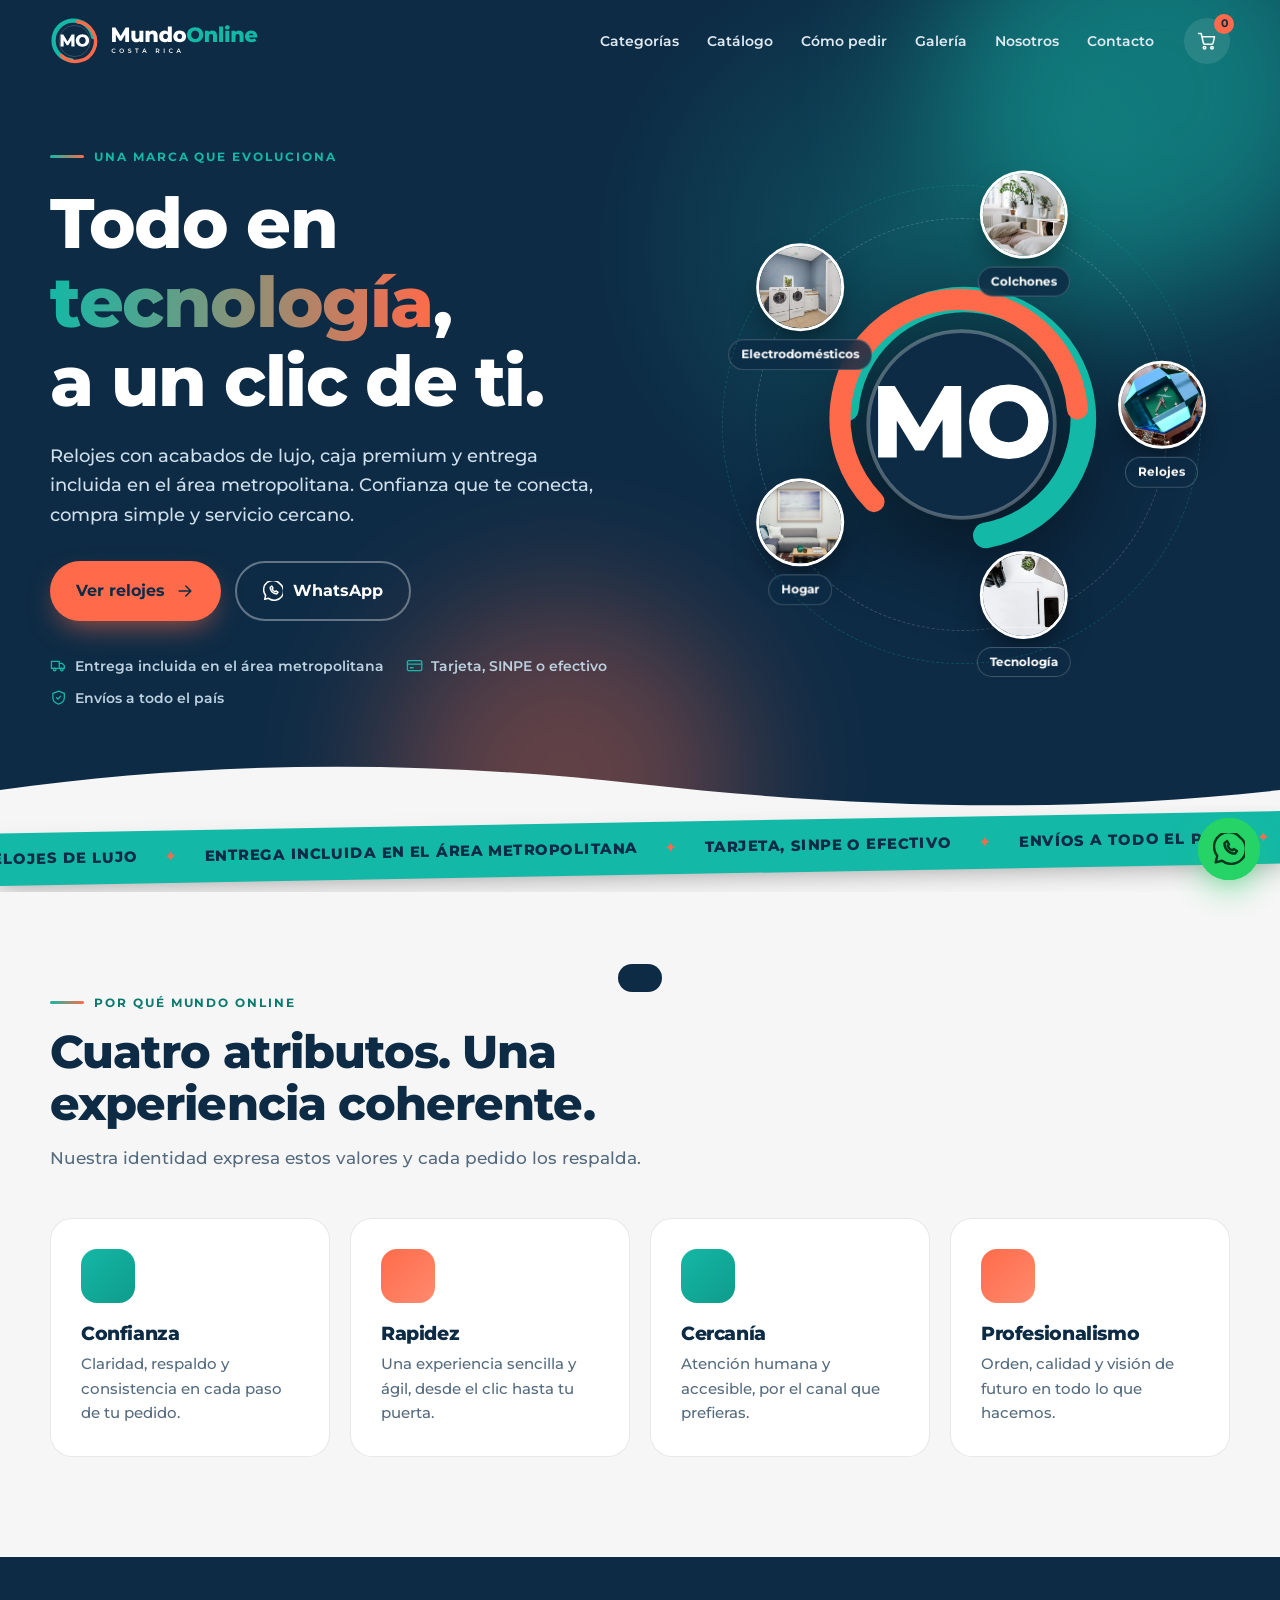
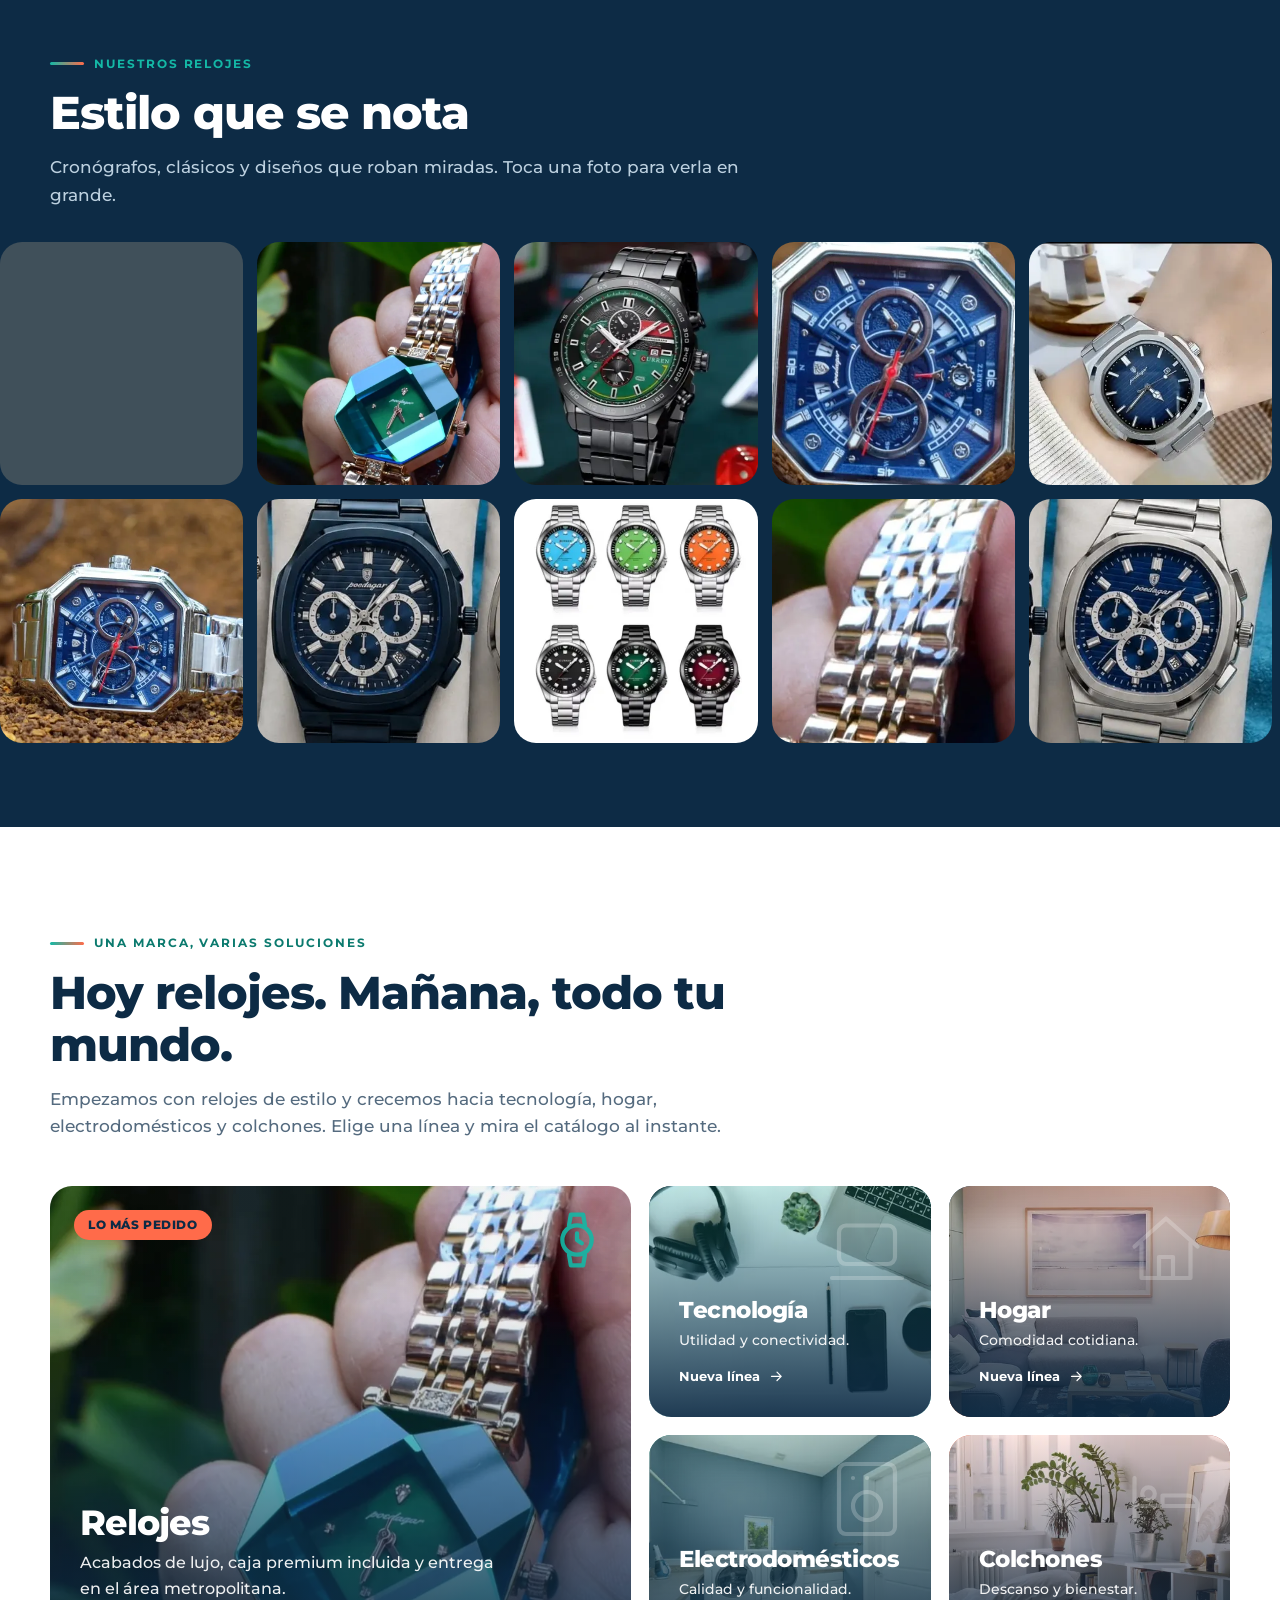
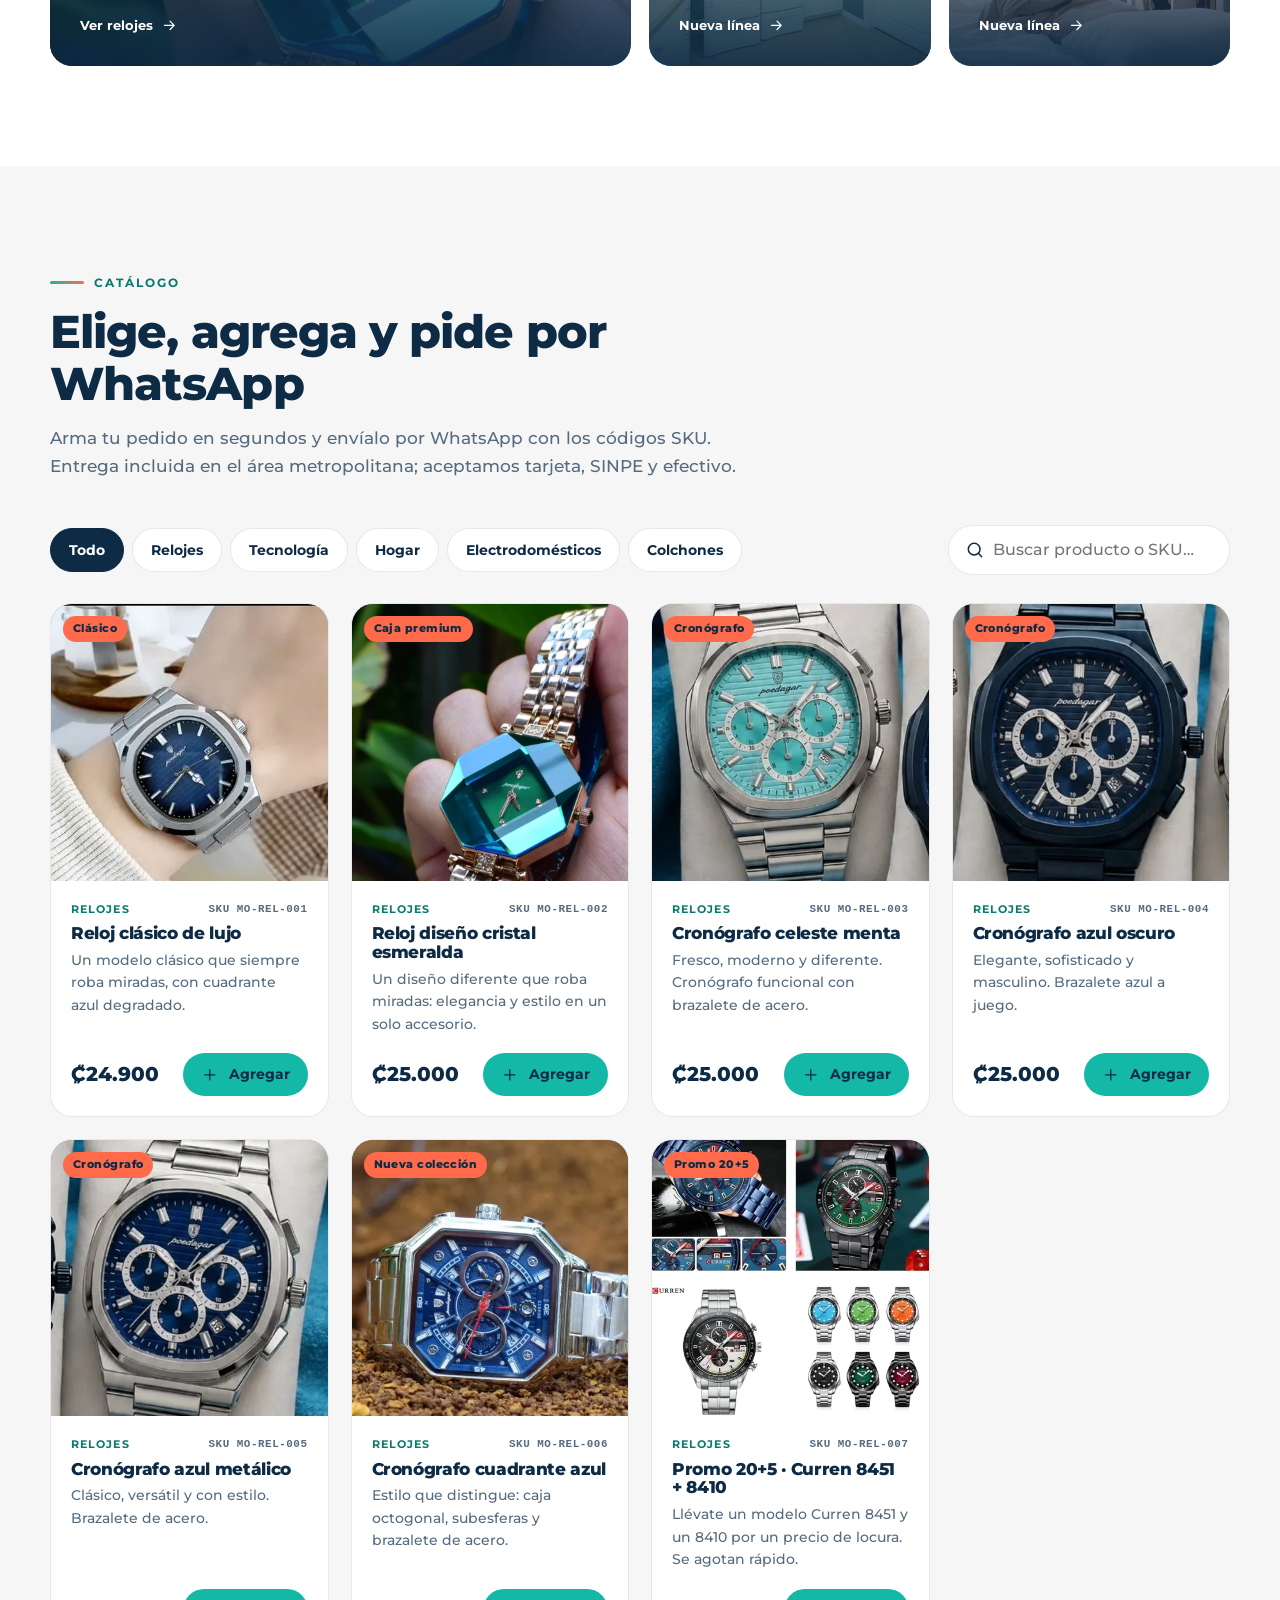
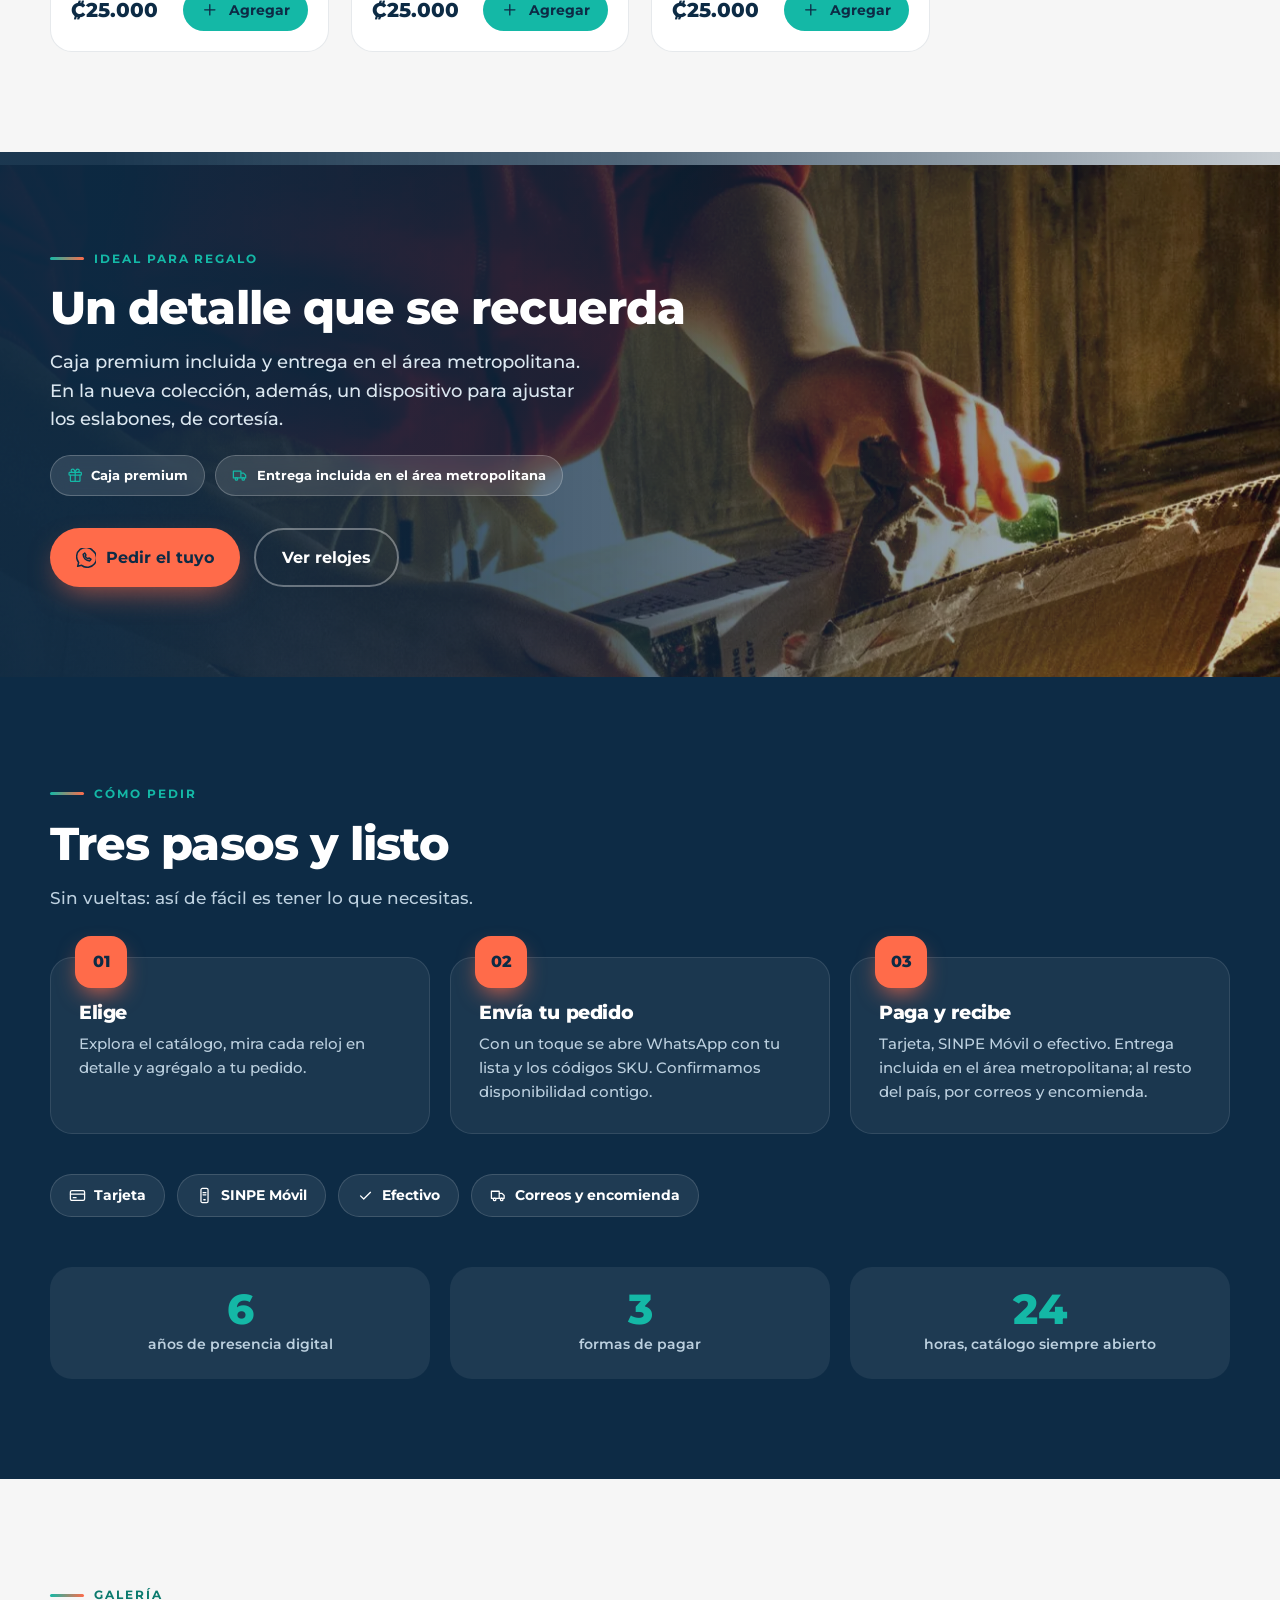
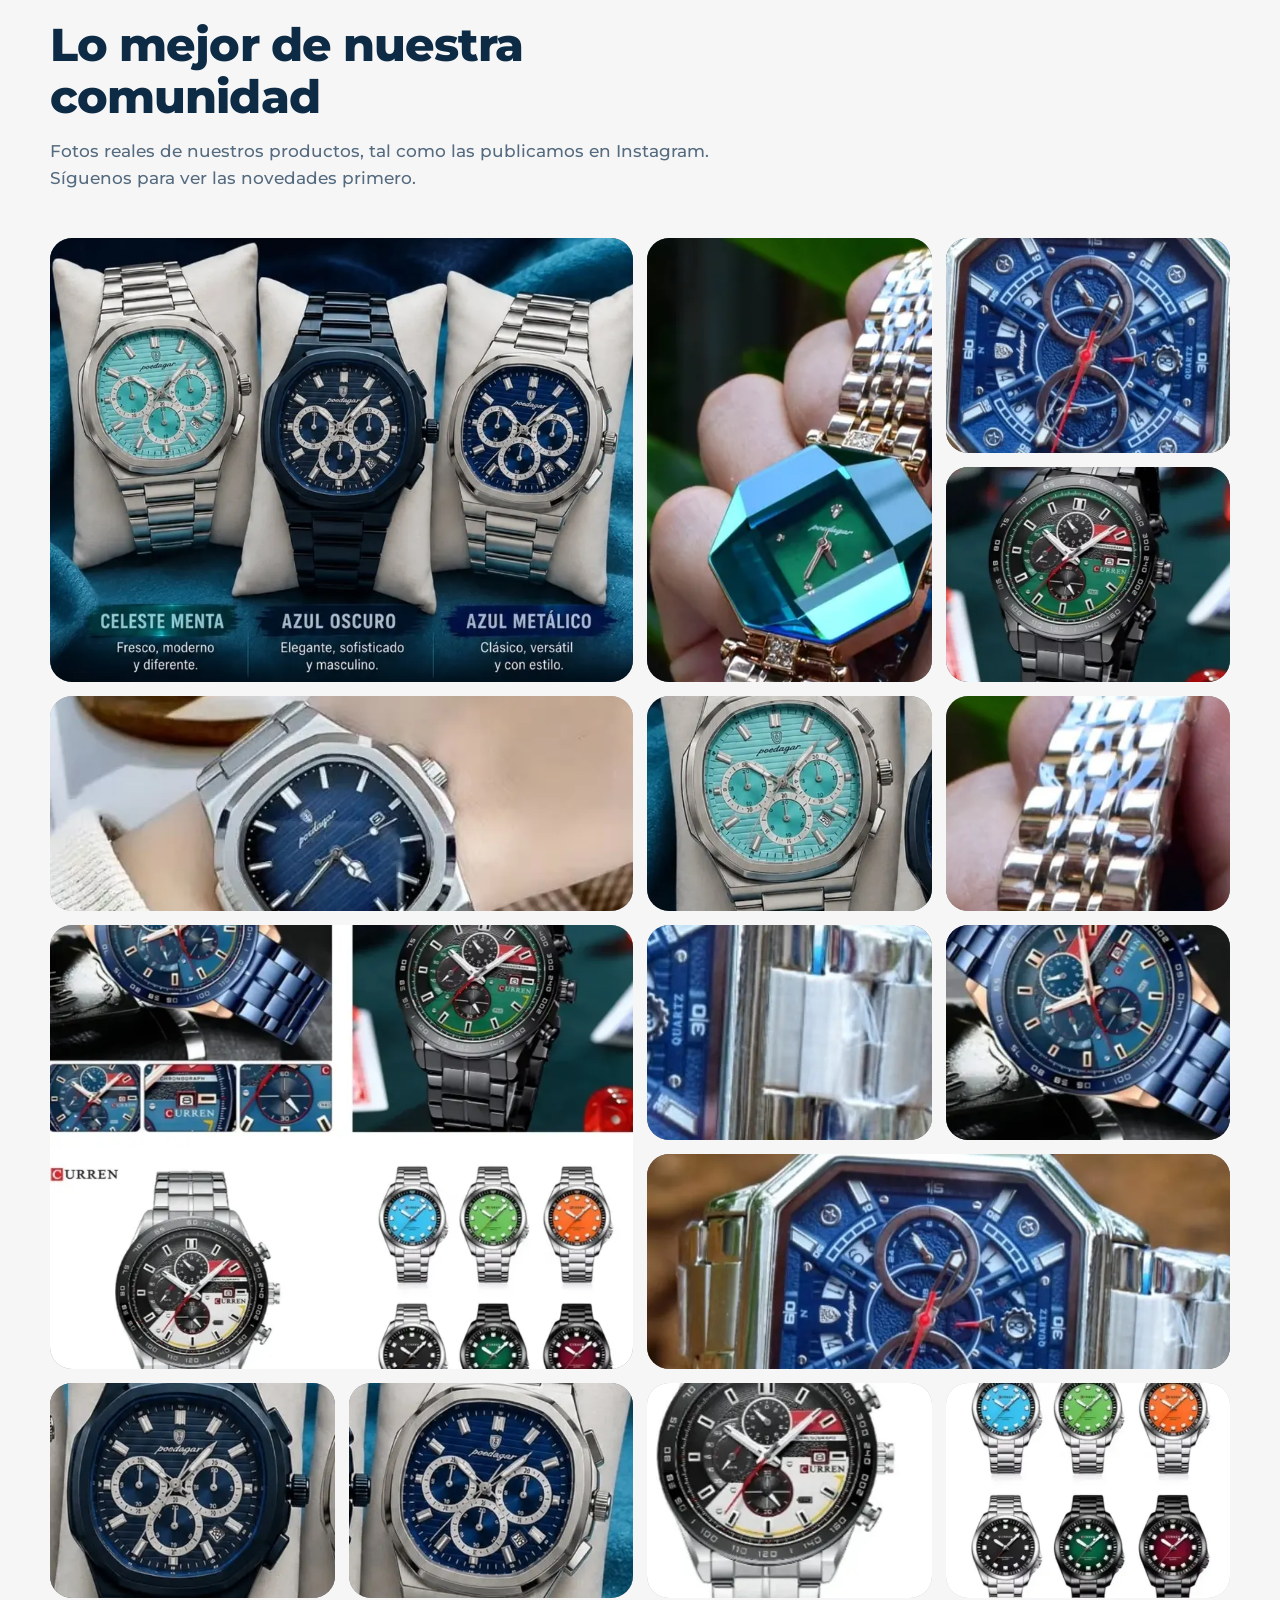
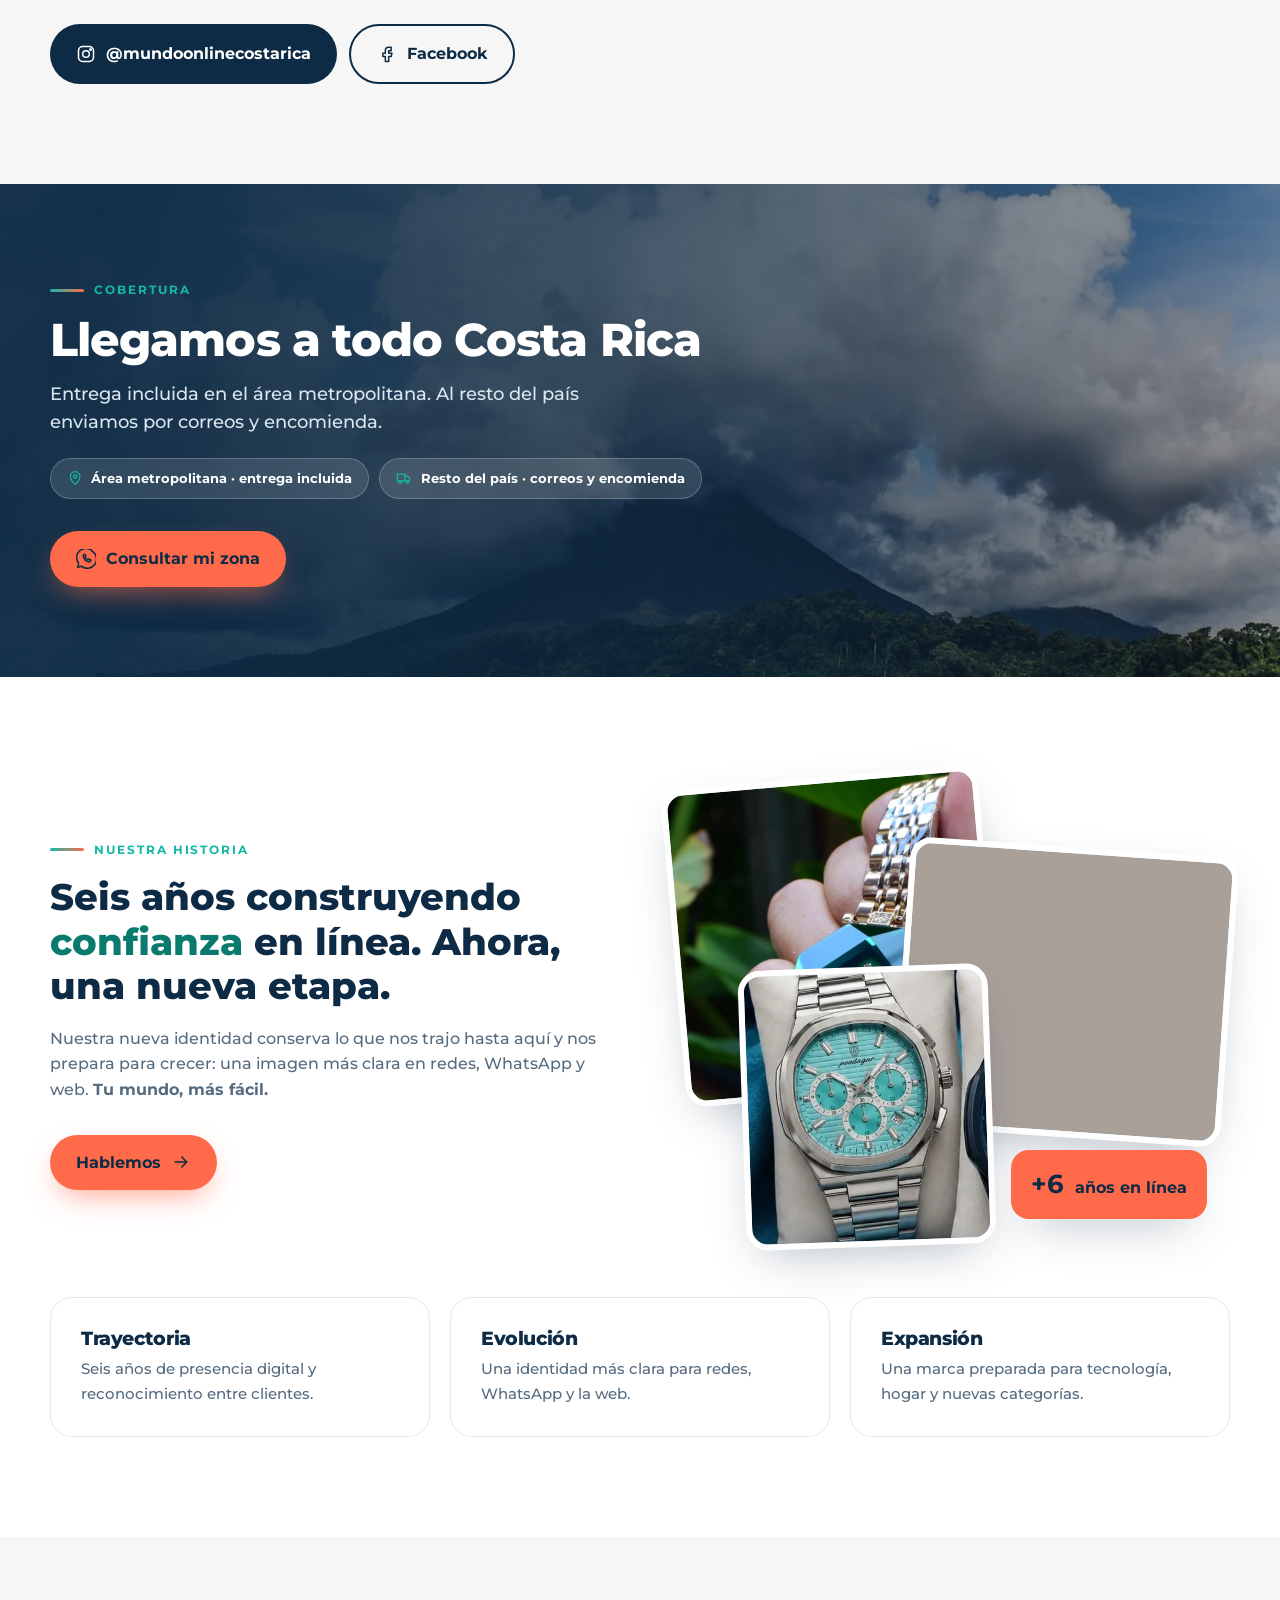
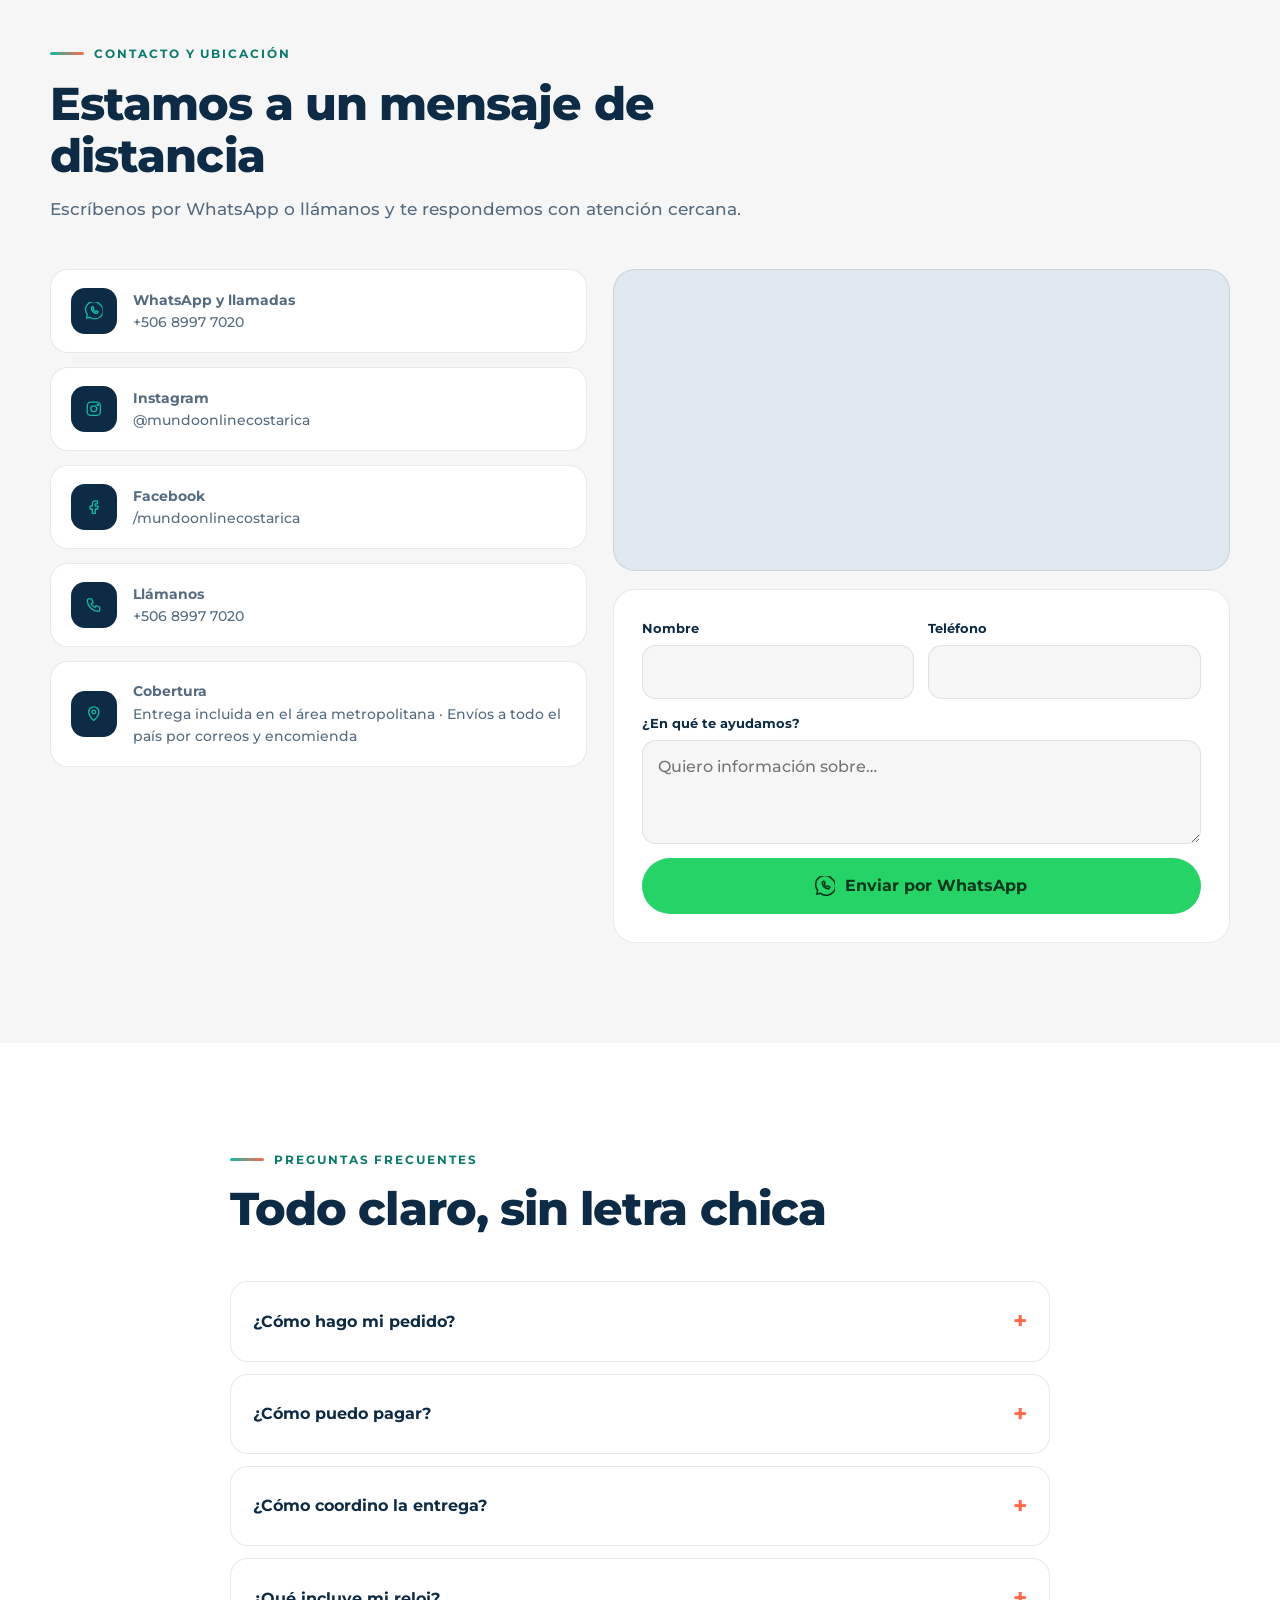
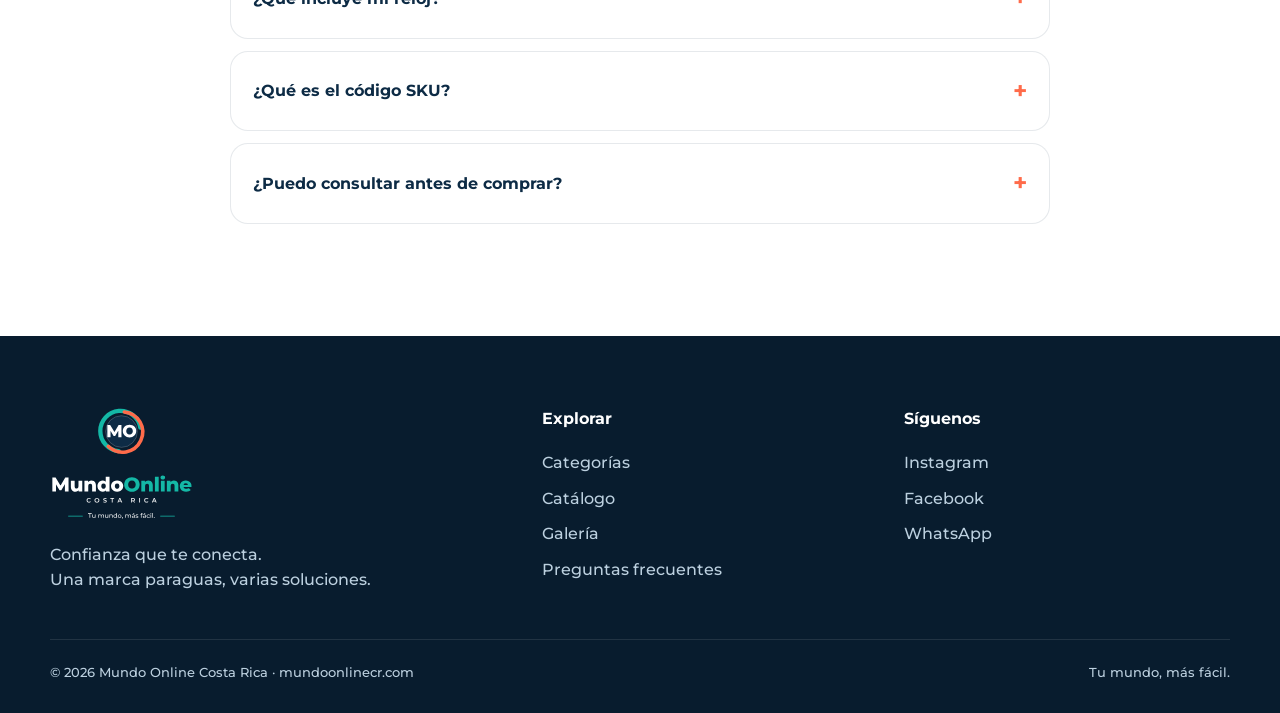
==== commit f36f006c: "Galería: mosaico cierra parejo y ruta de respaldo corregida - Quita una miniatura de baja resolución" ====
--- a/index.html
+++ b/index.html
@@ -227,7 +227,7 @@
       <div class="stack rv right">
         <figure><img data-img="reloj-cristal-esmeralda" data-sizes="(min-width:900px) 30vw, 60vw" src="assets/img/reloj-cristal-esmeralda-480.webp" alt="" loading="lazy"></figure>
         <figure><img data-img="reloj-azul-clasico" data-sizes="(min-width:900px) 28vw, 56vw" src="assets/img/reloj-azul-clasico-480.webp" alt="" loading="lazy"></figure>
-        <figure><img data-img="cronografo-celeste-menta" data-sizes="(min-width:900px) 24vw, 50vw" src="assets/img/cronografo-celeste-menta-389.webp" alt="" loading="lazy"></figure>
+        <figure><img data-img="cronografo-celeste-menta" data-sizes="(min-width:900px) 24vw, 50vw" src="assets/img/cronografo-celeste-menta-432.webp" alt="" loading="lazy"></figure>
         <span class="years"><b>+6</b> años en línea</span>
       </div>
     </div>
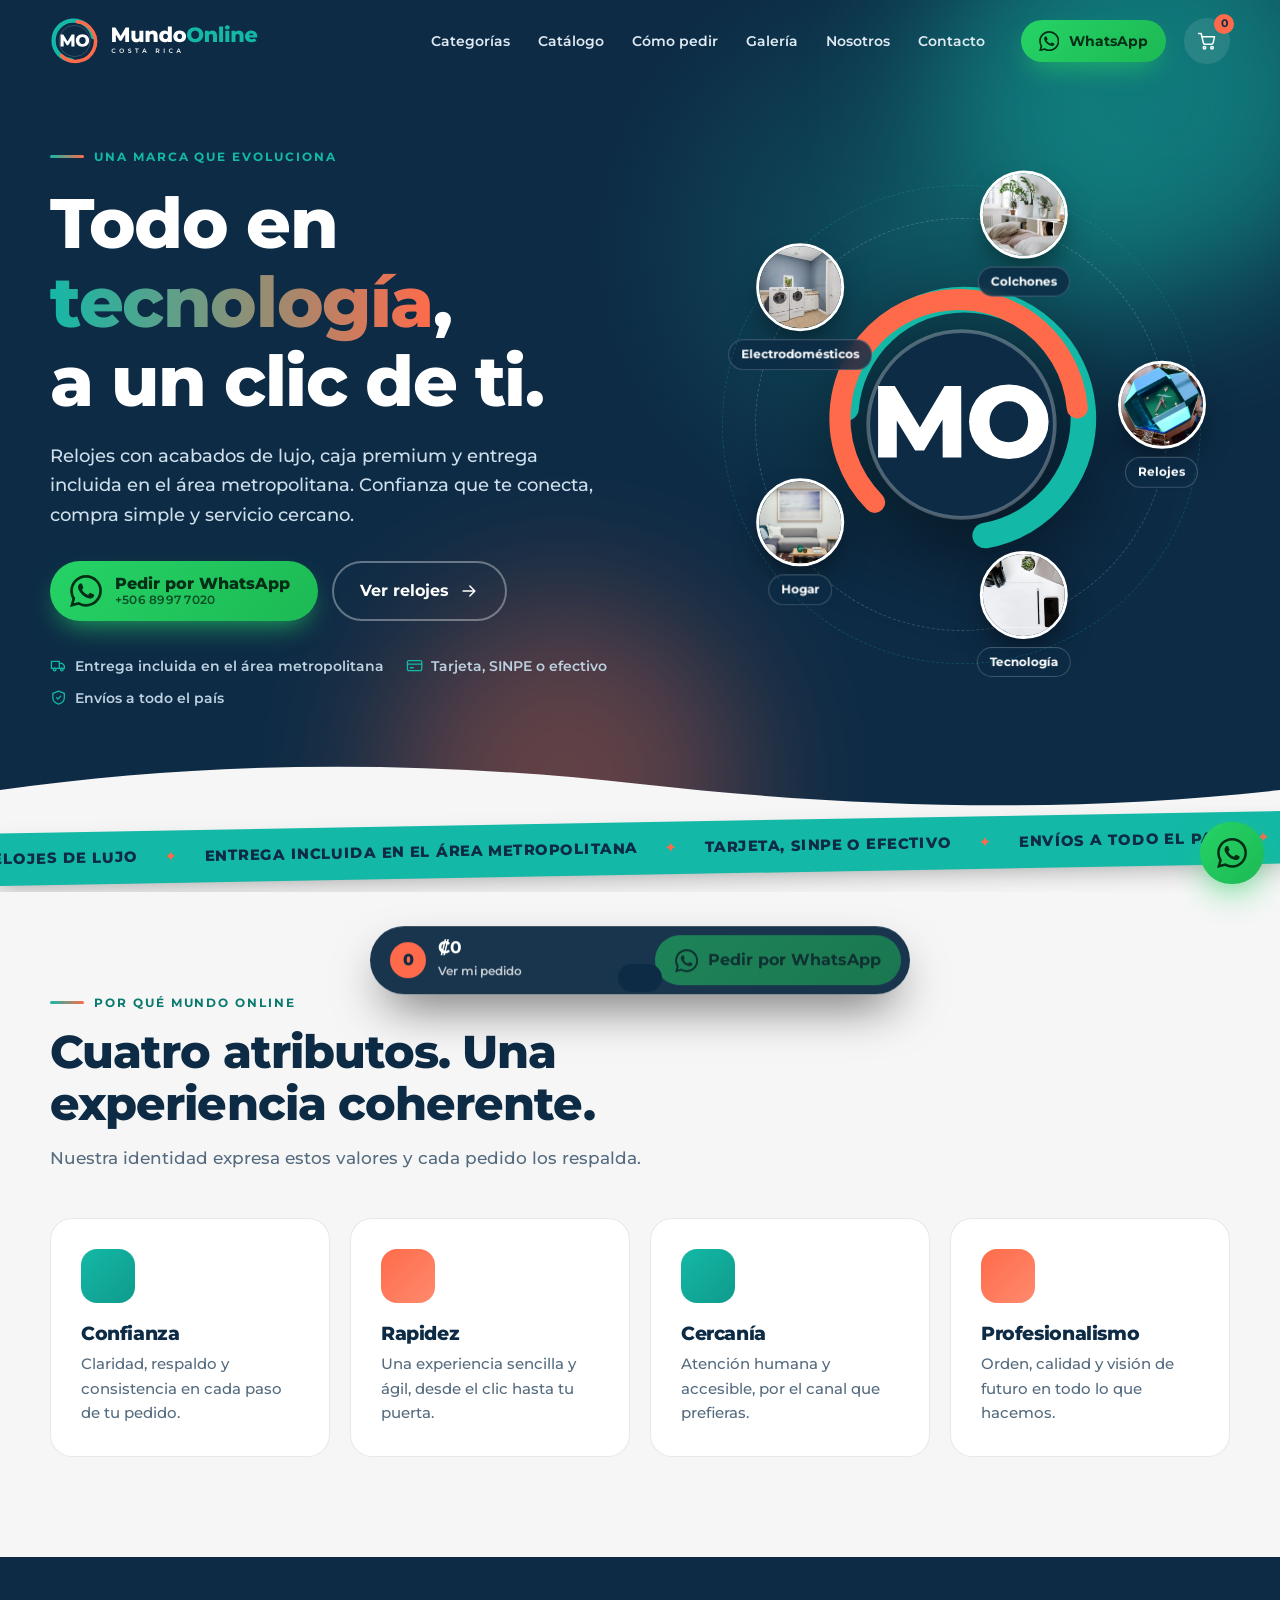
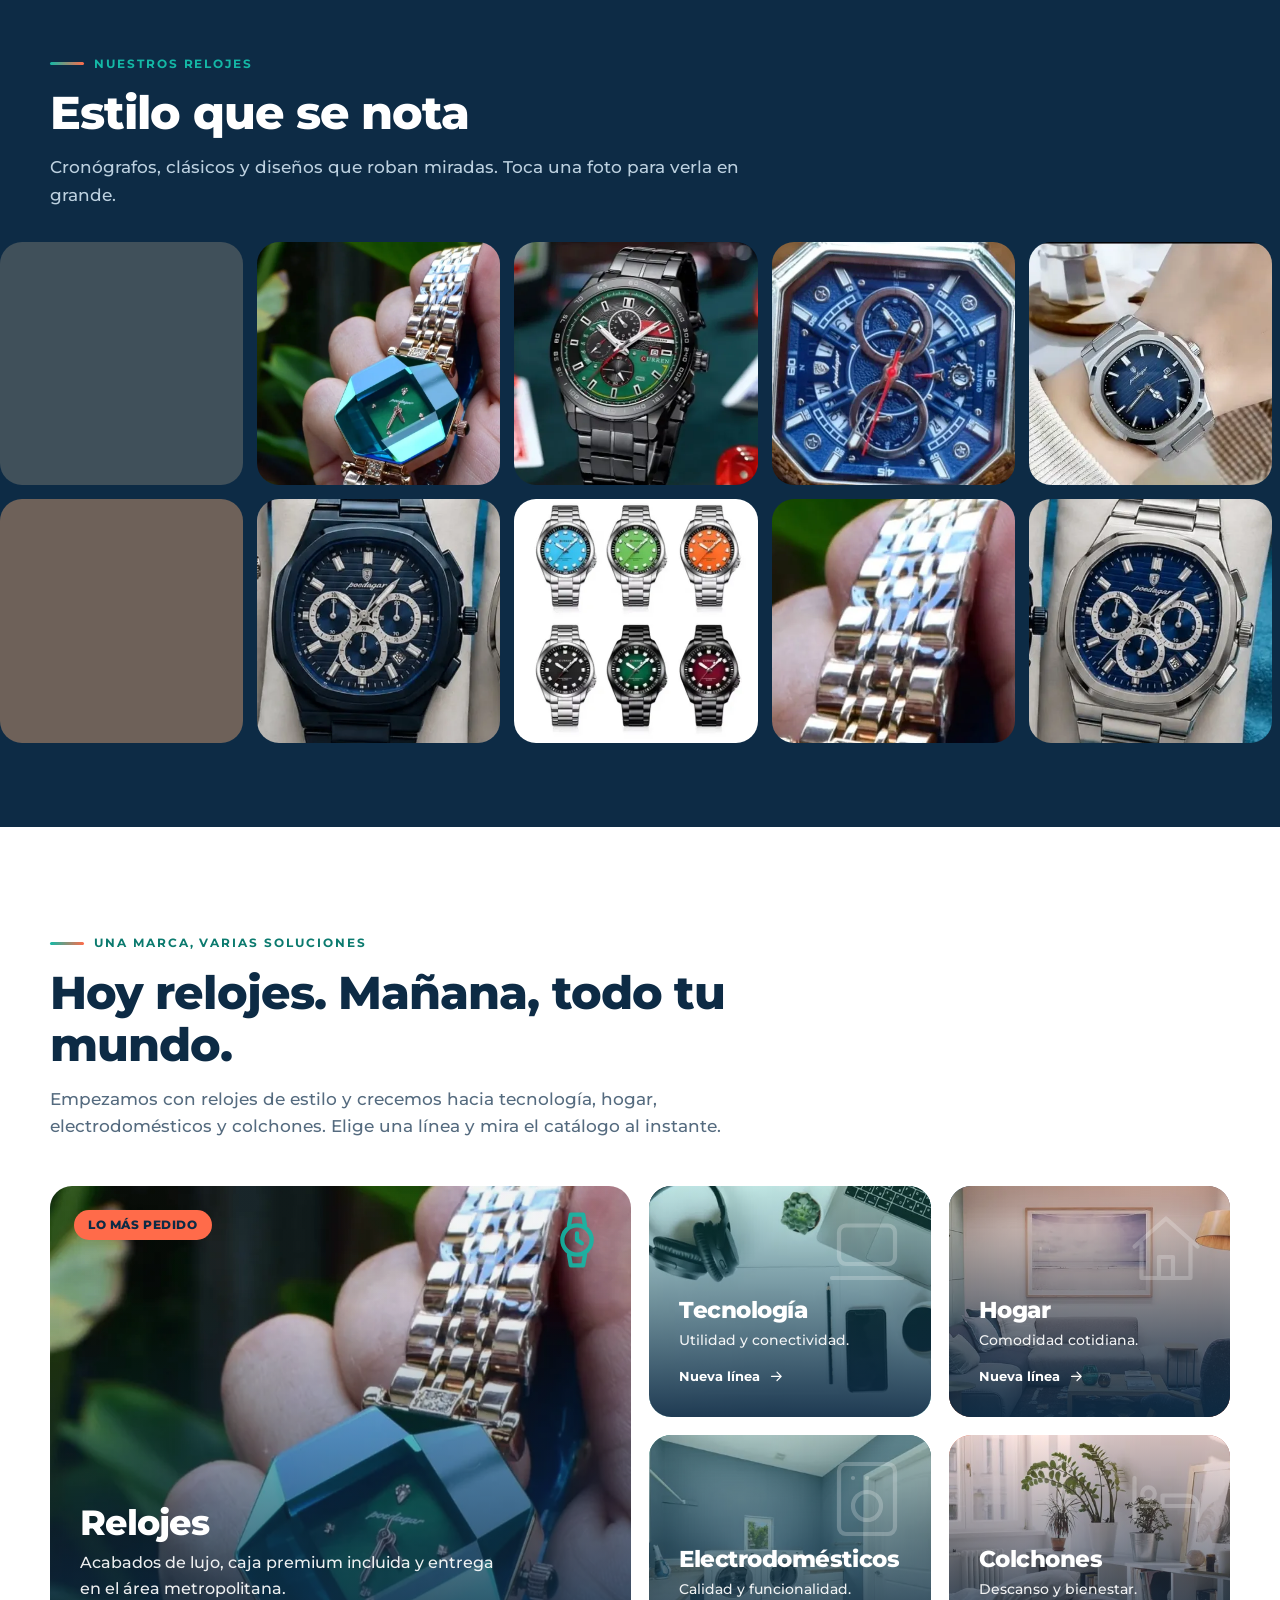
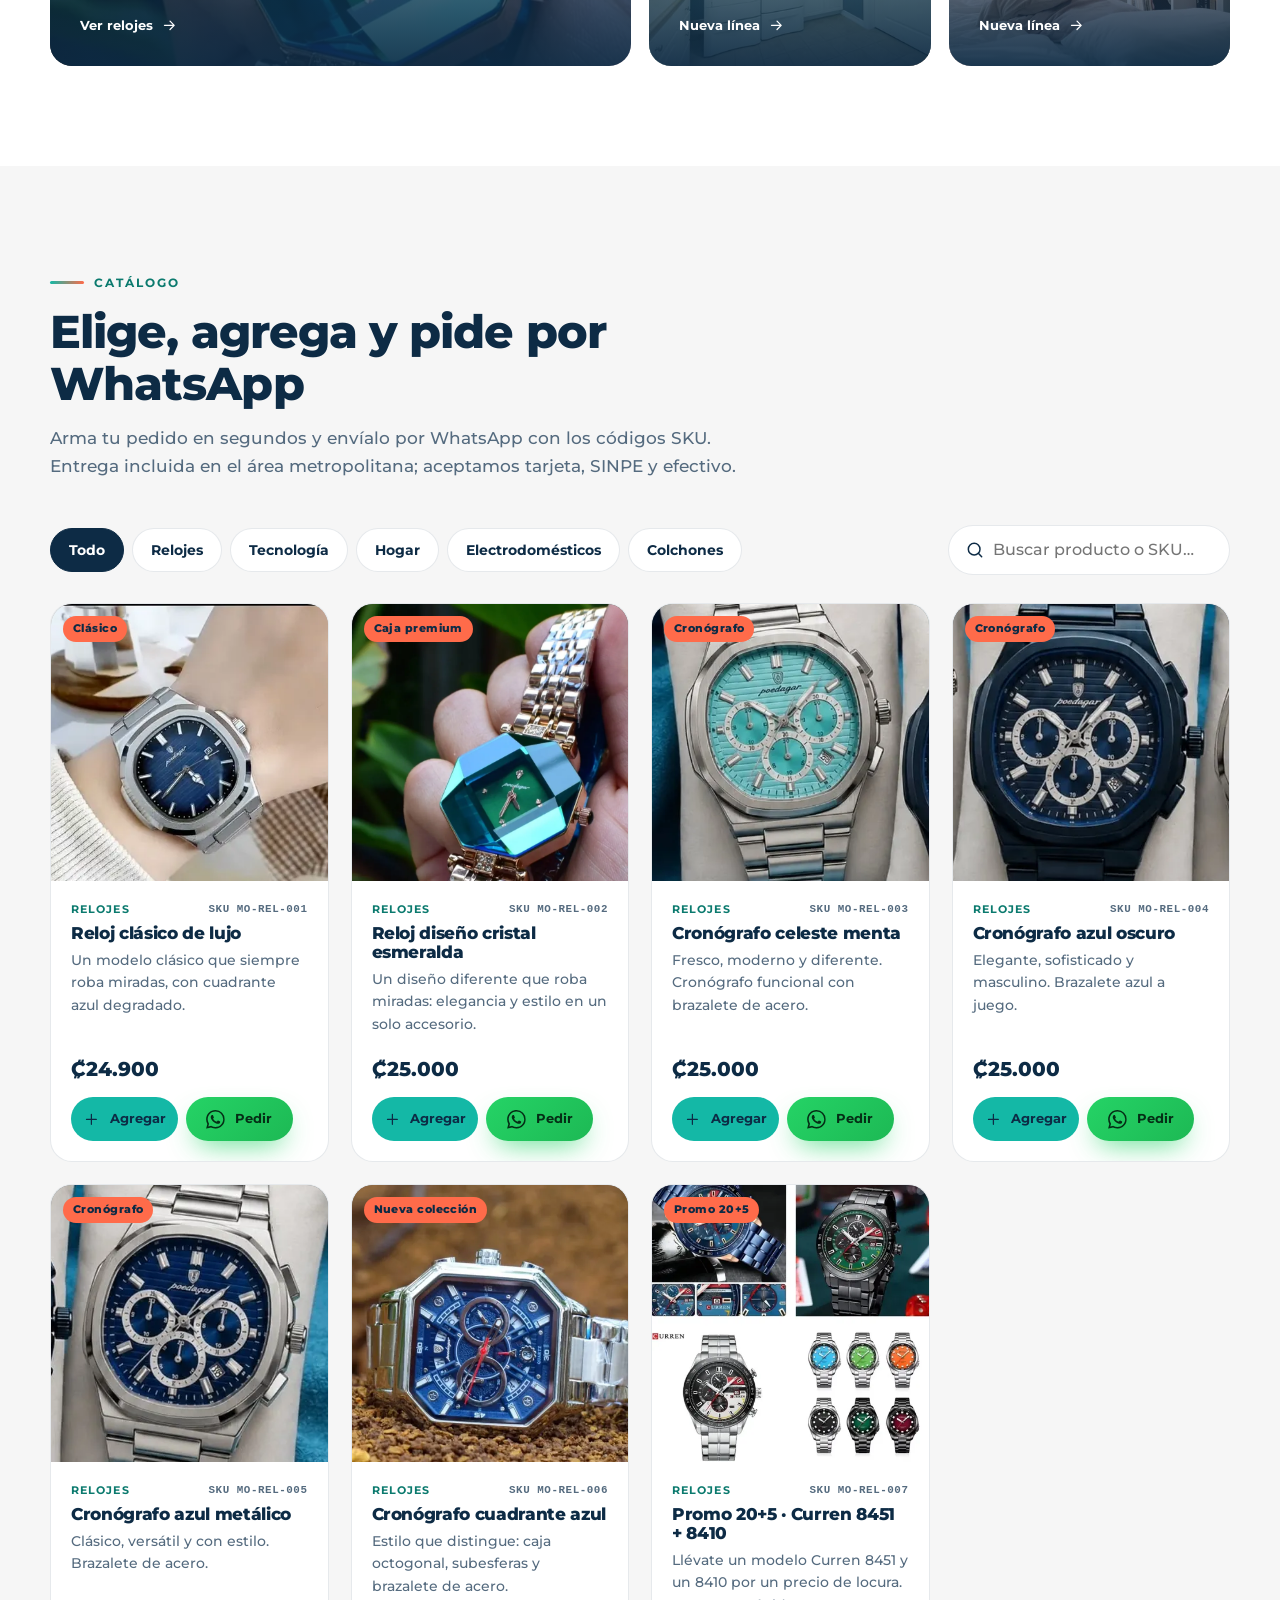
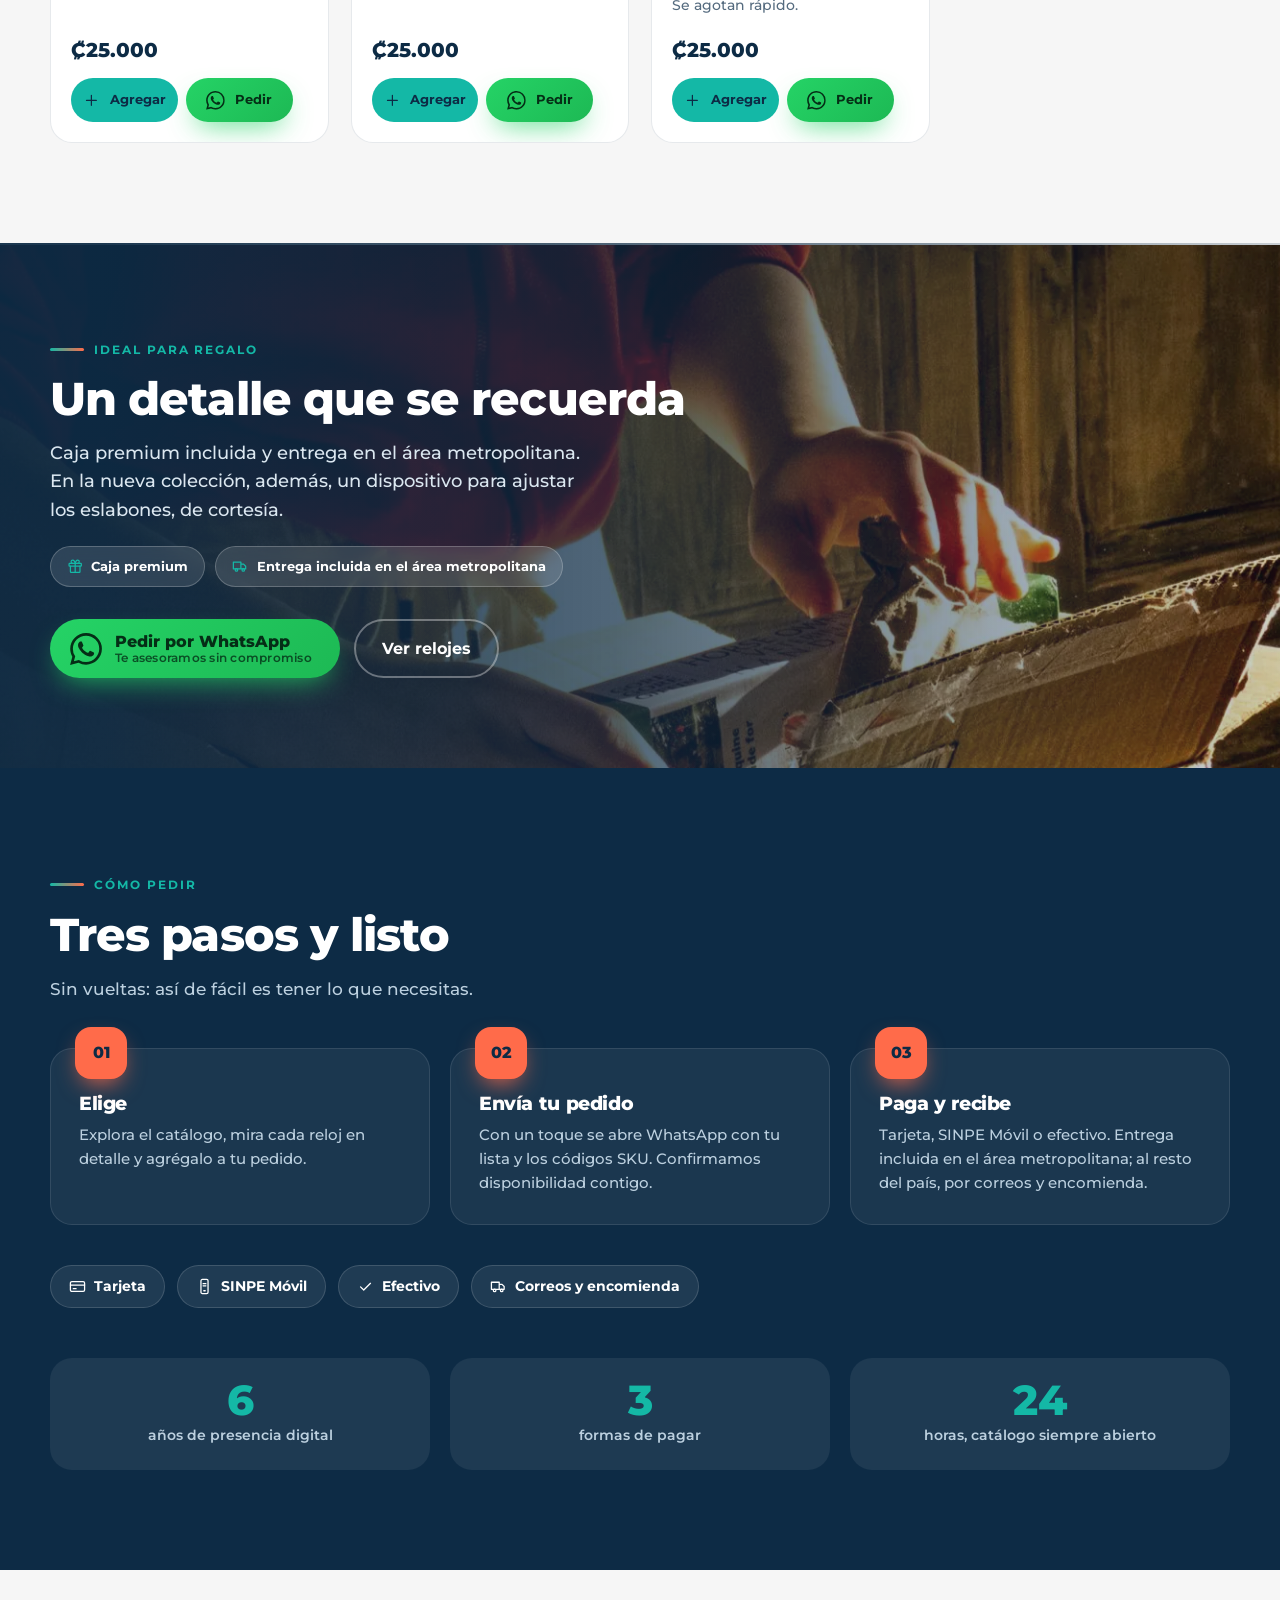
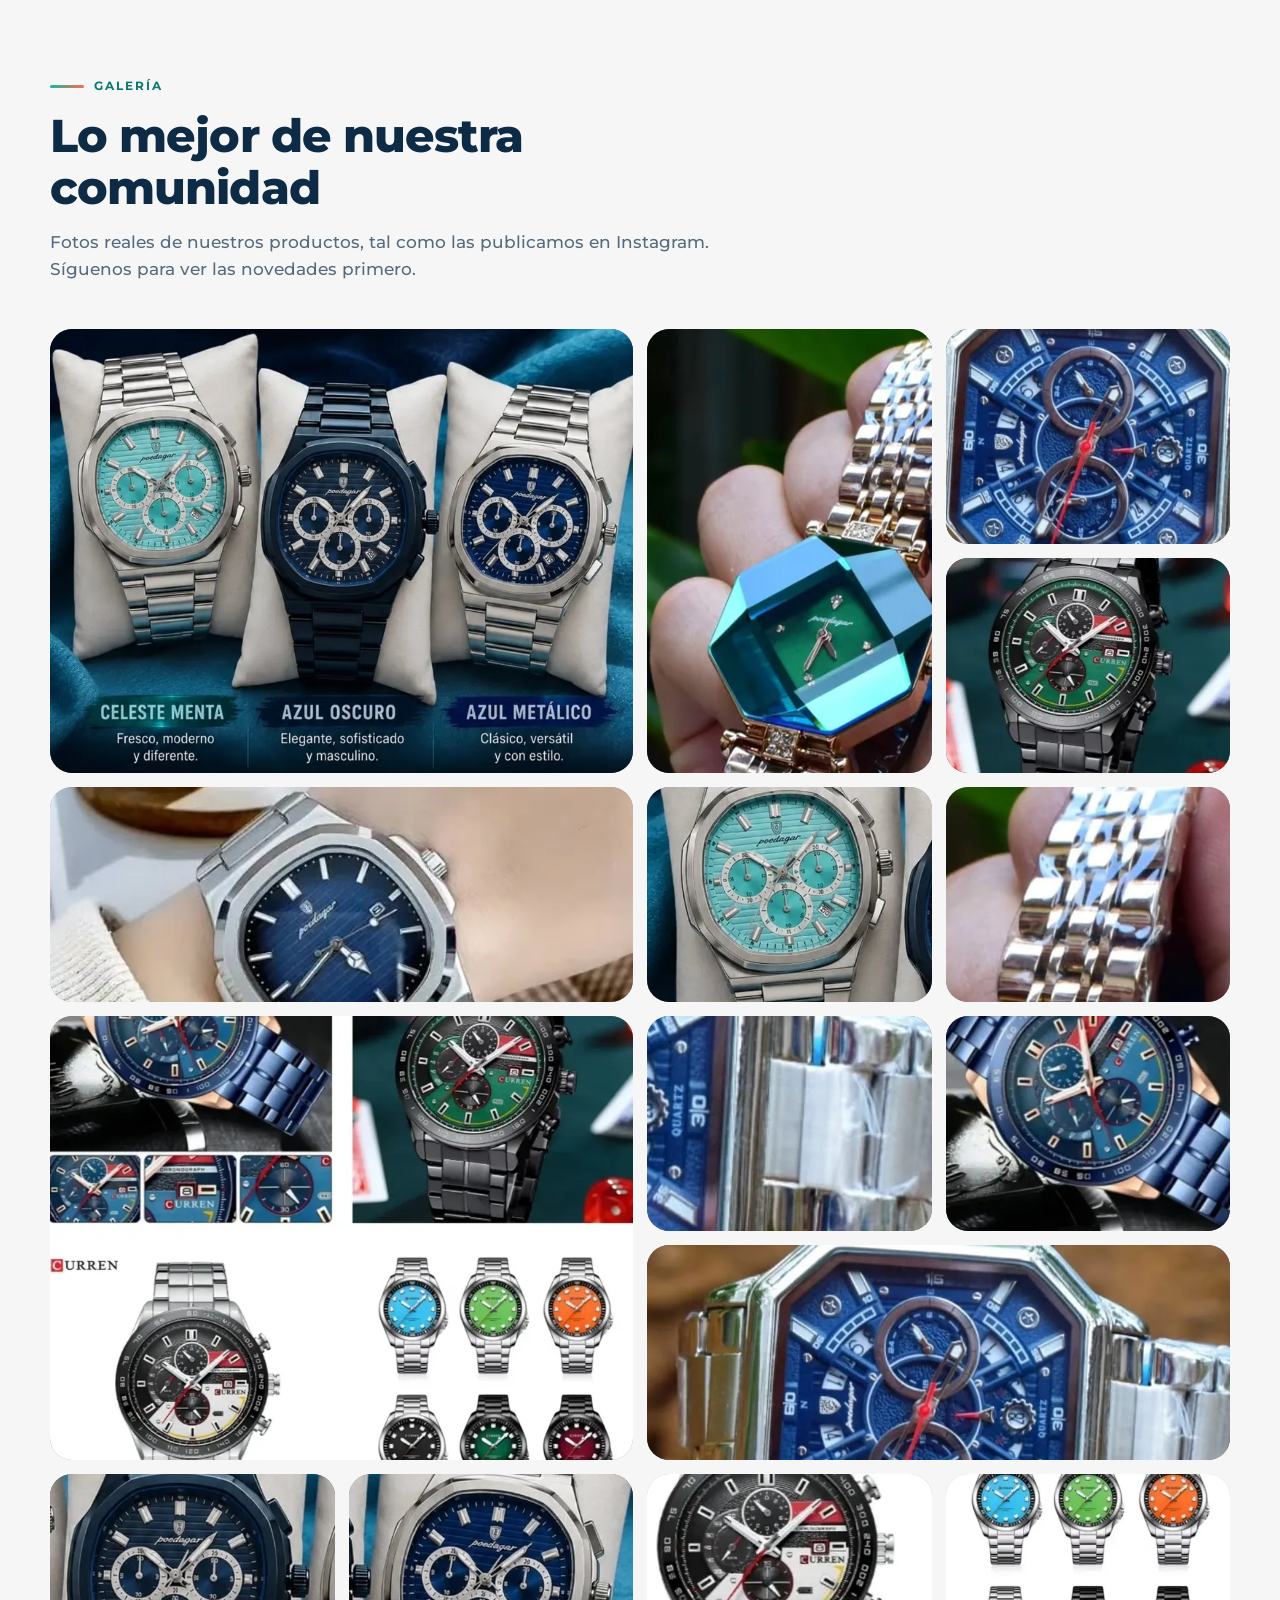
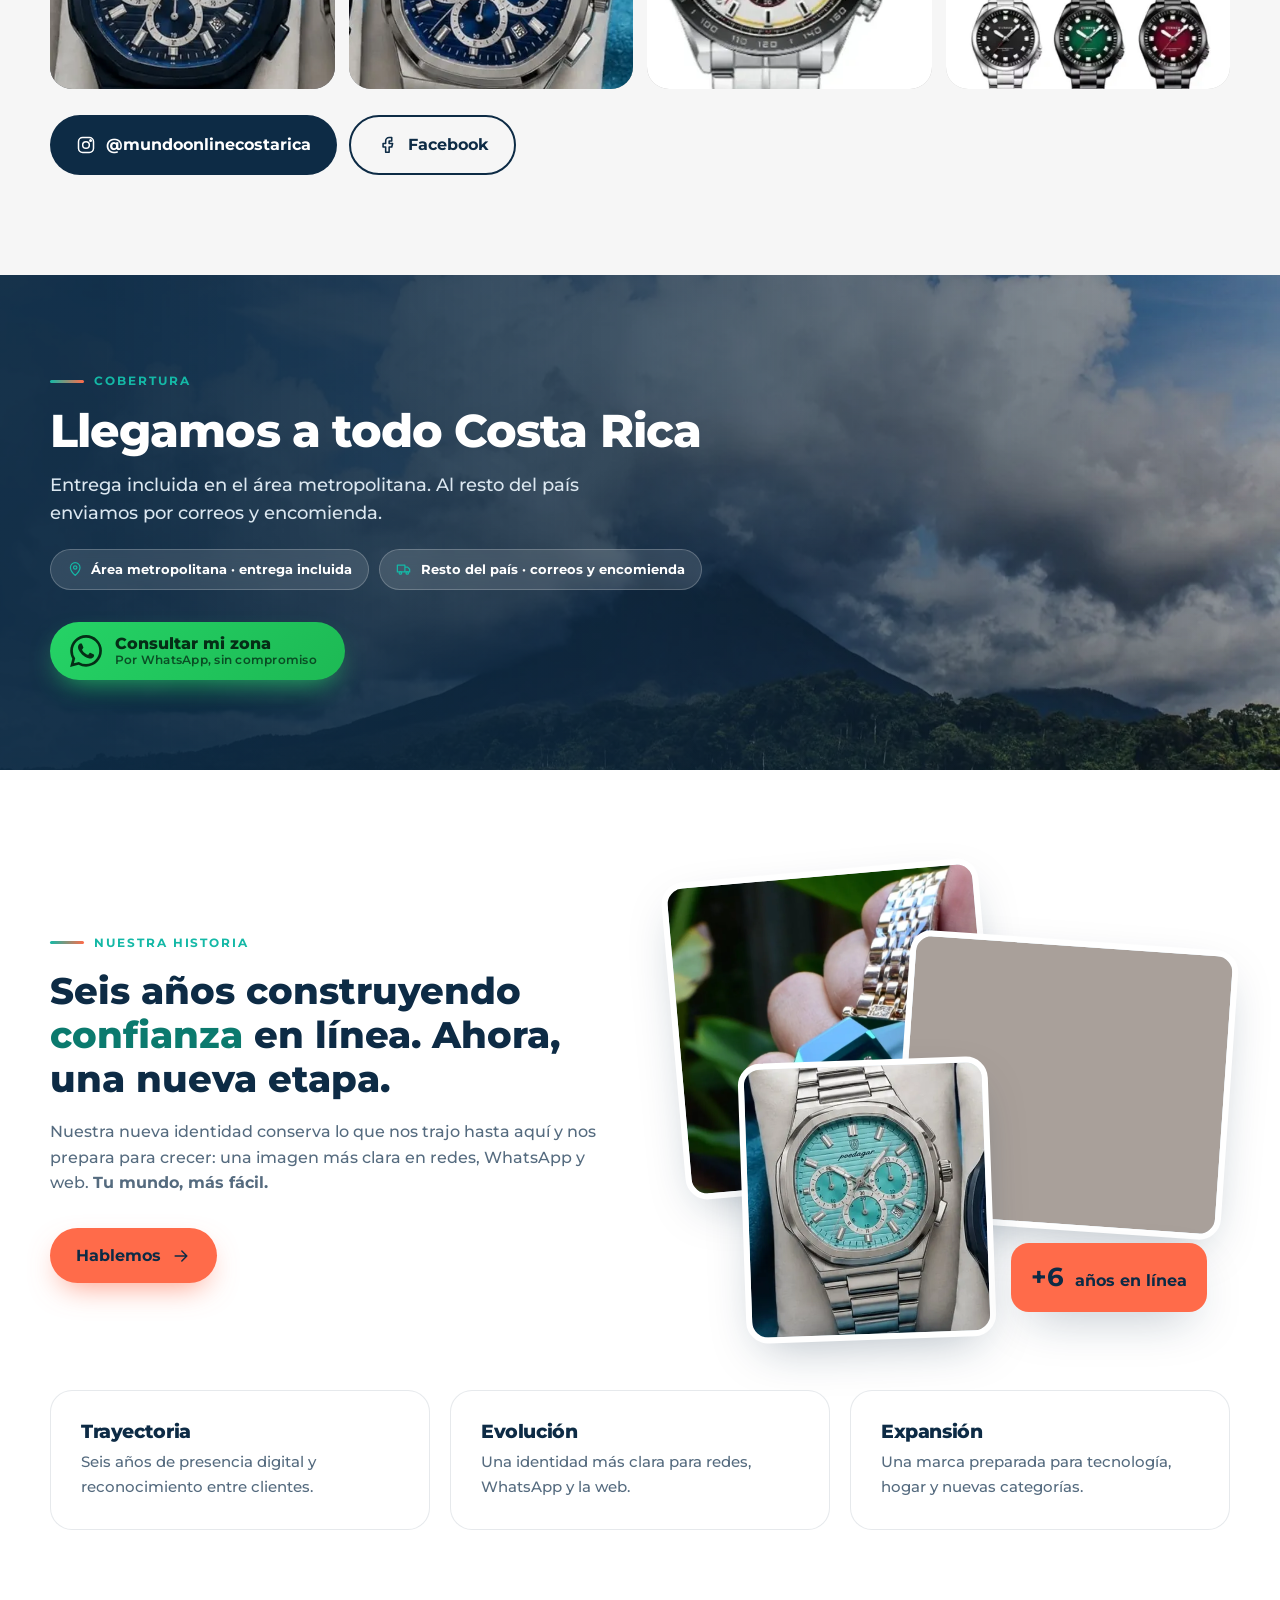
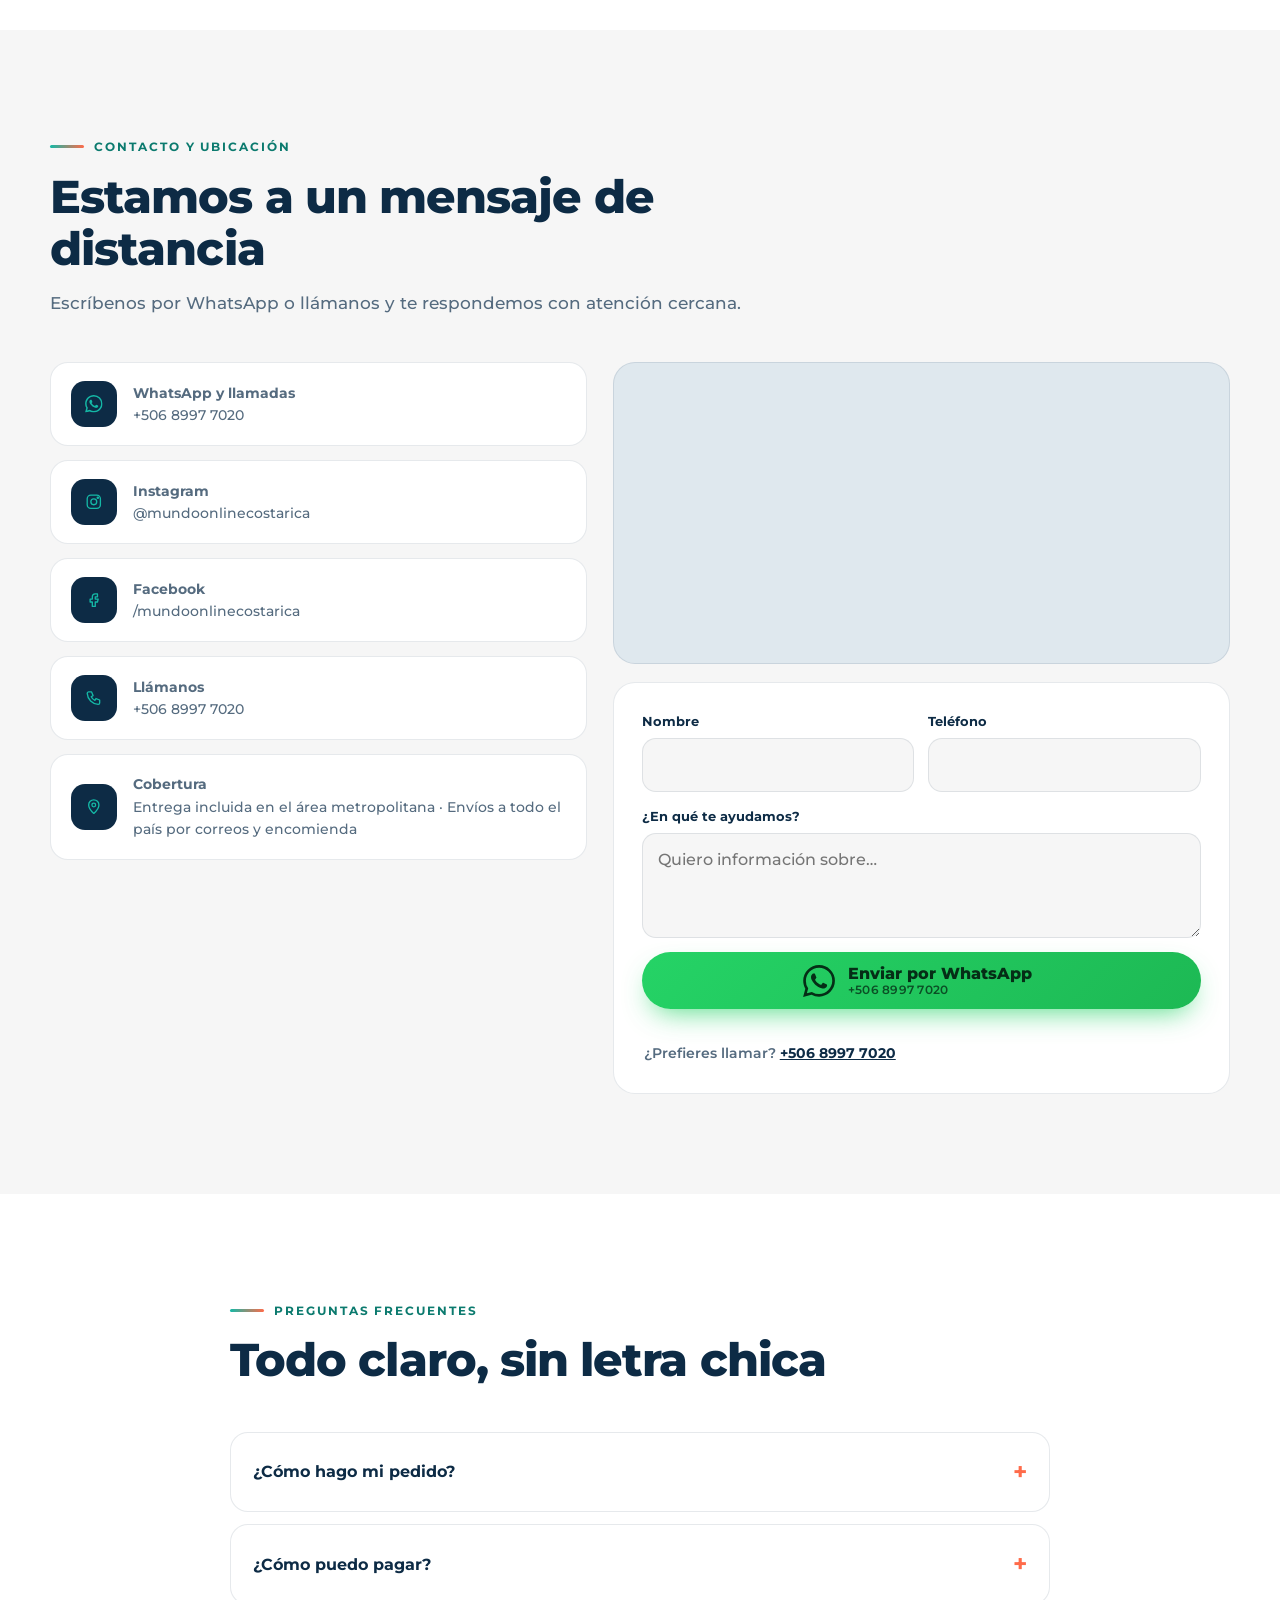
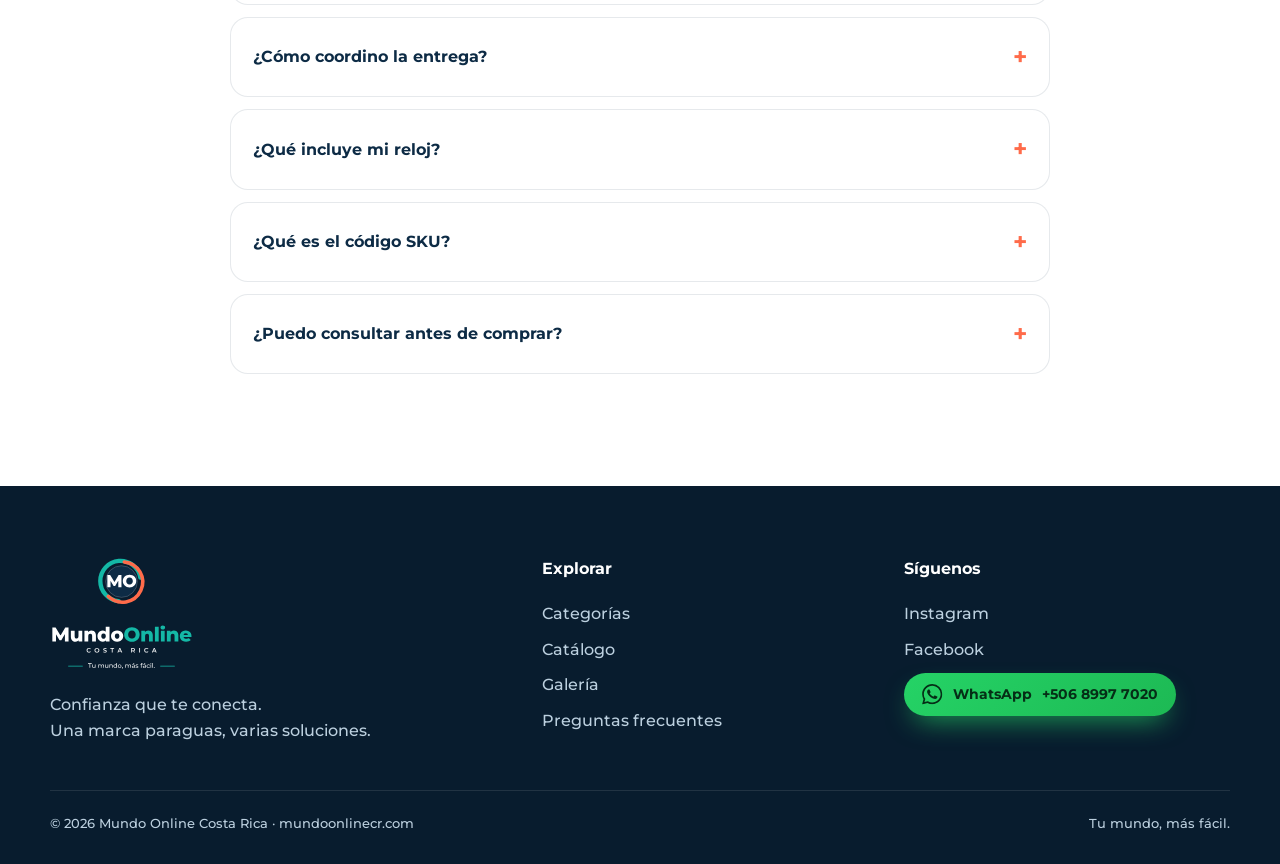
==== commit f2e578c4: "Botones de WhatsApp rediseñados y pago con tarjeta Tilopay visible - Logo real de WhatsApp y un sist" ====
--- a/index.html
+++ b/index.html
@@ -22,7 +22,8 @@
 <body>
 
 <svg width="0" height="0" style="position:absolute" aria-hidden="true"><defs>
-<symbol id="i-wa" viewBox="0 0 24 24"><path d="M20.5 3.5A11 11 0 0 0 3.2 17.3L2 22l4.8-1.2A11 11 0 1 0 20.5 3.5z"/><path d="M8.6 7.6c0 4.4 3.400 7.900 7.900 7.900l1.500-2-2.500-1.500-1 1c-1.500-.5-3-2-3.500-3.500l1-1L10.600 6z"/></symbol>
+<symbol id="i-whatsapp" viewBox="0 0 24 24"><path d="M17.472 14.382c-.297-.149-1.758-.867-2.03-.967-.273-.099-.471-.148-.67.15-.197.297-.767.966-.94 1.164-.173.199-.347.223-.644.075-.297-.15-1.255-.463-2.39-1.475-.883-.788-1.48-1.761-1.653-2.059-.173-.297-.018-.458.13-.606.134-.133.298-.347.446-.52.149-.174.198-.298.298-.497.099-.198.05-.371-.025-.52-.075-.149-.669-1.612-.916-2.207-.242-.579-.487-.5-.669-.51-.173-.008-.371-.01-.57-.01-.198 0-.52.074-.792.372-.272.297-1.04 1.016-1.04 2.479 0 1.462 1.065 2.875 1.213 3.074.149.198 2.096 3.2 5.077 4.487.709.306 1.262.489 1.694.625.712.227 1.36.195 1.871.118.571-.085 1.758-.719 2.006-1.413.248-.694.248-1.289.173-1.413-.074-.124-.272-.198-.57-.347m-5.421 7.403h-.004a9.87 9.87 0 01-5.031-1.378l-.361-.214-3.741.982.998-3.648-.235-.374a9.86 9.86 0 01-1.51-5.26c.001-5.45 4.436-9.884 9.888-9.884 2.64 0 5.122 1.03 6.988 2.898a9.825 9.825 0 012.893 6.994c-.003 5.45-4.437 9.884-9.885 9.884m8.413-18.297A11.815 11.815 0 0012.05 0C5.495 0 .16 5.335.157 11.892c0 2.096.547 4.142 1.588 5.945L.057 24l6.305-1.654a11.882 11.882 0 005.683 1.448h.005c6.554 0 11.89-5.335 11.893-11.893a11.821 11.821 0 00-3.48-8.413Z"/></symbol>
+<symbol id="i-copy" viewBox="0 0 24 24"><rect x="9" y="9" width="12" height="12" rx="2"/><path d="M5 15V5a2 2 0 0 1 2-2h10"/></symbol>
 <symbol id="i-ig" viewBox="0 0 24 24"><rect x="3" y="3" width="18" height="18" rx="5"/><circle cx="12" cy="12" r="4"/><circle cx="17.500" cy="6.500" r=".9" fill="currentColor"/></symbol>
 <symbol id="i-fb" viewBox="0 0 24 24"><path d="M14 8h3V4h-3a4 4 0 0 0-4 4v3H7v4h3v6h4v-6h3l1-4h-4V8.500c0-.3.200-.5.500-.5z"/></symbol>
 <symbol id="i-cart" viewBox="0 0 24 24"><circle cx="9" cy="20" r="1.500"/><circle cx="18" cy="20" r="1.500"/><path d="M2 3h3l2.700 11.400a2 2 0 0 0 2 1.600h7.700a2 2 0 0 0 1.900-1.500L21 7H6"/></symbol>
@@ -64,7 +65,9 @@
   <nav class="menu" id="menu" aria-label="Principal">
     <a href="#categorias">Categorías</a><a href="#tienda">Catálogo</a><a href="#como">Cómo pedir</a>
     <a href="#galeria">Galería</a><a href="#nosotros">Nosotros</a><a href="#contacto">Contacto</a>
+    <a class="btn wa menu-wa" data-wa data-msg="Hola Mundo Online 👋, quisiera más información." href="#"><svg class="ic fill"><use href="#i-whatsapp"/></svg><span data-wa-label>Escribir por WhatsApp</span></a>
   </nav>
+  <a class="btn wa sm nav-wa" data-wa data-msg="Hola Mundo Online 👋, quisiera más información." href="#"><svg class="ic fill"><use href="#i-whatsapp"/></svg><span data-wa-label>WhatsApp</span></a>
   <button class="cart-btn" id="cartOpen" aria-label="Abrir tu pedido"><svg class="ic"><use href="#i-cart"/></svg><b id="cartCount">0</b></button>
   <button class="burger" id="burger" aria-label="Abrir menú" aria-expanded="false"><svg class="ic"><use href="#i-menu"/></svg></button>
 </div></header>
@@ -79,8 +82,8 @@
       <h1>Todo en <em><span class="swap" id="swap">relojes</span></em>,<br>a un clic de ti.</h1>
       <p class="lead">Relojes con acabados de lujo, caja premium y entrega incluida en el área metropolitana. Confianza que te conecta, compra simple y servicio cercano.</p>
       <div class="cta-row">
-        <a class="btn primary mag" href="#tienda">Ver relojes <svg class="ic"><use href="#i-arrow"/></svg></a>
-        <a class="btn ghost mag" data-wa href="#"><svg class="ic"><use href="#i-wa"/></svg><span data-wa-label>WhatsApp</span></a>
+        <a class="btn wa lg mag pulse" data-wa data-msg="Hola Mundo Online 👋, quiero hacer un pedido. ¿Me ayudan?" href="#"><svg class="ic fill"><use href="#i-whatsapp"/></svg><span><b data-wa-label>Pedir por WhatsApp</b><small class="wa-num"></small></span></a>
+        <a class="btn ghost mag" href="#tienda">Ver relojes <svg class="ic"><use href="#i-arrow"/></svg></a>
       </div>
       <div class="trust">
         <span><svg class="ic"><use href="#i-truck"/></svg>Entrega incluida en el área metropolitana</span>
@@ -159,7 +162,7 @@
       <h2>Un detalle que se recuerda</h2>
       <p>Caja premium incluida y entrega en el área metropolitana. En la nueva colección, además, un dispositivo para ajustar los eslabones, de cortesía.</p>
       <div class="chips-row"><span><svg class="ic"><use href="#i-gift"/></svg>Caja premium</span><span><svg class="ic"><use href="#i-truck"/></svg>Entrega incluida en el área metropolitana</span></div>
-      <div class="cta-row"><a class="btn primary" data-wa data-msg="Hola Mundo Online 👋, quiero un reloj para regalo. ¿Me asesoran?" href="#"><svg class="ic"><use href="#i-wa"/></svg>Pedir el tuyo</a><a class="btn ghost" href="#tienda">Ver relojes</a></div>
+      <div class="cta-row"><a class="btn wa lg" data-wa data-msg="Hola Mundo Online 👋, quiero un reloj para regalo. ¿Me asesoran?" href="#"><svg class="ic fill"><use href="#i-whatsapp"/></svg><span><b>Pedir por WhatsApp</b><small>Te asesoramos sin compromiso</small></span></a><a class="btn ghost" href="#tienda">Ver relojes</a></div>
     </div>
   </div>
 </section>
@@ -209,7 +212,7 @@
       <h2>Llegamos a todo Costa Rica</h2>
       <p>Entrega incluida en el área metropolitana. Al resto del país enviamos por correos y encomienda.</p>
       <div class="chips-row"><span><svg class="ic"><use href="#i-pin"/></svg>Área metropolitana · entrega incluida</span><span><svg class="ic"><use href="#i-truck"/></svg>Resto del país · correos y encomienda</span></div>
-      <div class="cta-row"><a class="btn primary" data-wa data-msg="Hola Mundo Online 👋, quisiera consultar el envío a mi zona." href="#"><svg class="ic"><use href="#i-wa"/></svg>Consultar mi zona</a></div>
+      <div class="cta-row"><a class="btn wa lg" data-wa data-msg="Hola Mundo Online 👋, quisiera consultar el envío a mi zona." href="#"><svg class="ic fill"><use href="#i-whatsapp"/></svg><span><b>Consultar mi zona</b><small>Por WhatsApp, sin compromiso</small></span></a></div>
     </div>
   </div>
 </section>
@@ -253,7 +256,9 @@
             <div class="field"><label for="ct">Teléfono</label><input id="ct" type="tel" autocomplete="tel"></div>
           </div>
           <div class="field"><label for="cm">¿En qué te ayudamos?</label><textarea id="cm" rows="3" required placeholder="Quiero información sobre…"></textarea></div>
-          <button class="btn wa block" type="submit"><svg class="ic"><use href="#i-wa"/></svg><span data-wa-label>Enviar por WhatsApp</span></button>
+          <button class="btn wa lg block" type="submit"><svg class="ic fill"><use href="#i-whatsapp"/></svg><span><b data-wa-label>Enviar por WhatsApp</b><small class="wa-num"></small></span></button>
+          <p class="wa-status" id="cStatus" role="status" aria-live="polite"></p>
+          <p class="alt-call">¿Prefieres llamar? <a id="callLink" href="#"></a></p>
         </form>
       </div>
     </div>
@@ -279,13 +284,32 @@
     <div class="fgrid">
       <div><img src="assets/logo/logo-full-light.svg" alt="Mundo Online Costa Rica" width="150" height="126"><p>Confianza que te conecta.<br>Una marca paraguas, varias soluciones.</p></div>
       <div><h4>Explorar</h4><a href="#categorias">Categorías</a><a href="#tienda">Catálogo</a><a href="#galeria">Galería</a><a href="#faq">Preguntas frecuentes</a></div>
-      <div><h4>Síguenos</h4><a href="https://www.instagram.com/mundoonlinecostarica/" target="_blank" rel="noopener">Instagram</a><a href="https://www.facebook.com/mundoonlinecostarica" target="_blank" rel="noopener">Facebook</a><a data-wa href="#"><span data-wa-label>WhatsApp</span></a></div>
+      <div><h4>Síguenos</h4><a href="https://www.instagram.com/mundoonlinecostarica/" target="_blank" rel="noopener">Instagram</a><a href="https://www.facebook.com/mundoonlinecostarica" target="_blank" rel="noopener">Facebook</a><a class="btn wa sm foot-wa" data-wa href="#"><svg class="ic fill"><use href="#i-whatsapp"/></svg><span data-wa-label>WhatsApp</span> <span class="wa-num"></span></a></div>
     </div>
     <div class="copy"><span>© <span id="yr">2026</span> Mundo Online Costa Rica · mundoonlinecr.com</span><span>Tu mundo, más fácil.</span></div>
   </div>
 </footer>
 
-<a class="fab" data-wa href="#" aria-label="Escribir por WhatsApp"><svg class="ic"><use href="#i-wa"/></svg></a>
+<div class="wa-widget" id="waWidget">
+  <div class="wa-pop" id="waPop" role="dialog" aria-label="Escríbenos por WhatsApp" hidden>
+    <div class="wa-head"><img src="assets/logo/logo-symbol.svg" alt=""><div><b>Mundo Online</b><small>Atención por WhatsApp</small></div><button class="wa-x" type="button" aria-label="Cerrar"><svg class="ic"><use href="#i-x"/></svg></button></div>
+    <div class="wa-opts">
+      <p class="wa-bubble">¡Hola! 👋 ¿En qué te podemos ayudar?</p>
+      <a class="wa-opt" data-wa data-msg="Hola Mundo Online 👋, quiero hacer un pedido. ¿Me ayudan?" href="#"><span>Quiero hacer un pedido</span><svg class="ic"><use href="#i-arrow"/></svg></a>
+      <a class="wa-opt" data-wa data-msg="Hola Mundo Online 👋, quisiera consultar disponibilidad y precios de los relojes." href="#"><span>Disponibilidad y precios</span><svg class="ic"><use href="#i-arrow"/></svg></a>
+      <a class="wa-opt" data-wa data-msg="Hola Mundo Online 👋, quisiera consultar el envío a mi zona." href="#"><span>Consultar envío a mi zona</span><svg class="ic"><use href="#i-arrow"/></svg></a>
+      <a class="wa-opt" data-wa data-msg="Hola Mundo Online 👋, necesito hablar con un asesor." href="#"><span>Hablar con un asesor</span><svg class="ic"><use href="#i-arrow"/></svg></a>
+    </div>
+    <div class="wa-foot"><a class="wa-call" href="#"><svg class="ic"><use href="#i-phone"/></svg><span></span></a><a href="https://ig.me/m/mundoonlinecostarica" target="_blank" rel="noopener"><svg class="ic"><use href="#i-ig"/></svg>Instagram</a></div>
+  </div>
+  <button class="fab" id="waFab" type="button" aria-expanded="false" aria-controls="waPop" aria-label="Abrir atención por WhatsApp"><svg class="ic fill"><use href="#i-whatsapp"/></svg><span class="fab-label">¿Te ayudamos?</span></button>
+</div>
+
+<!-- Barra de pedido -->
+<div class="orderbar" id="orderBar" aria-label="Resumen de tu pedido">
+  <button class="ob-info" id="obOpen" type="button" aria-label="Ver mi pedido"><span class="ob-count" id="obCount">0</span><span><b id="obTotal">₡0</b><small>Ver mi pedido</small></span></button>
+  <a class="btn wa" id="obWa" target="_blank" rel="noopener"><svg class="ic fill"><use href="#i-whatsapp"/></svg><span id="obLabel">Pedir por WhatsApp</span></a>
+</div>
 
 <!-- Vista rápida -->
 <div class="modal" id="qv" role="dialog" aria-modal="true" aria-labelledby="qvTitle">
@@ -300,8 +324,8 @@
       <p class="qv-desc" id="qvDesc"></p>
       <ul class="qv-feat" id="qvFeat"></ul>
       <div class="qv-actions">
-        <button class="btn primary" id="qvAdd"><svg class="ic"><use href="#i-plus"/></svg>Agregar al pedido</button>
-        <a class="btn wa" id="qvWa" target="_blank" rel="noopener"><svg class="ic"><use href="#i-wa"/></svg>Pedir por WhatsApp</a>
+        <a class="btn wa lg" id="qvWa" target="_blank" rel="noopener"><svg class="ic fill"><use href="#i-whatsapp"/></svg><span><b>Pedir ahora por WhatsApp</b><small class="wa-num"></small></span></a>
+        <div class="qv-row"><button class="btn primary" id="qvAdd" type="button"><svg class="ic"><use href="#i-plus"/></svg>Agregar al pedido</button><button class="btn line" id="qvCard" type="button" hidden><svg class="ic"><use href="#i-card"/></svg>Pagar con tarjeta</button></div>
       </div>
     </div>
   </div>
@@ -313,8 +337,10 @@
   <div class="dhead"><h3>Tu pedido</h3><button id="cartClose" aria-label="Cerrar pedido"><svg class="ic"><use href="#i-x"/></svg></button></div>
   <div class="dbody" id="cartBody"></div>
   <div class="dfoot"><div class="sum"><span>Total</span><span id="cartTotal">₡0</span></div>
-    <button class="btn wa block" id="checkoutBtn"><svg class="ic"><use href="#i-wa"/></svg><span id="checkoutLabel">Pedir por WhatsApp</span></button>
-    <button class="rm" id="cartClear" style="margin-top:10px">Vaciar pedido</button></div>
+    <a class="btn wa lg block" id="waOrder" target="_blank" rel="noopener" role="button"><svg class="ic fill"><use href="#i-whatsapp"/></svg><span><b id="waOrderLabel">Pedir por WhatsApp</b><small id="waOrderSub"></small></span></a>
+    <button class="btn line block" id="cardPay" type="button" hidden><svg class="ic"><use href="#i-card"/></svg><span>Pagar con tarjeta</span><em class="cp-tag">Tilopay</em></button>
+    <p class="wa-note" id="waNote">Se abre WhatsApp con tu lista y los códigos SKU. Confirmamos disponibilidad y entrega contigo.</p>
+    <div class="dfoot-row"><button class="rm" id="cartCopy" type="button">Copiar mi pedido</button><button class="rm" id="cartClear" type="button">Vaciar pedido</button></div></div>
 </aside>
 
 <!-- Checkout con tarjeta (fase 2, solo si se activa una pasarela en config.js) -->
@@ -337,10 +363,27 @@
       <div id="onvoBox"></div>
       <button type="button" class="btn line sm" id="coBack">← Cambiar método</button>
     </div>
+    <div id="coStep3" hidden>
+      <div class="demo-pay" id="demoView">
+        <span class="demo-badge">Modo demostración</span>
+        <h4>Así sería el pago con tarjeta</h4>
+        <p>Te llevaríamos al checkout seguro de <b id="demoGw">Tilopay</b> para ingresar tu tarjeta. Esta vista previa no pide datos de tarjeta ni realiza ningún cobro.</p>
+        <div class="demo-sum"><span>Total</span><b id="demoTotal">₡0</b></div>
+        <button class="btn primary block" type="button" id="demoOk">Simular pago aprobado <svg class="ic"><use href="#i-arrow"/></svg></button>
+        <button class="btn line block" type="button" id="demoBack">Volver</button>
+      </div>
+      <div class="demo-pay" id="demoDone" hidden>
+        <div class="ok-ring"><svg class="ic"><use href="#i-check"/></svg></div>
+        <h4>¡Pago aprobado!</h4>
+        <p>Referencia <b id="demoRef"></b>. Es una demostración: no se cobró nada. En el sitio real te escribiríamos por WhatsApp para coordinar la entrega.</p>
+        <a class="btn wa lg block" id="demoWa" target="_blank" rel="noopener"><svg class="ic fill"><use href="#i-whatsapp"/></svg><span><b>Coordinar entrega por WhatsApp</b><small class="wa-num"></small></span></a>
+        <button class="btn line block" type="button" id="demoClose">Cerrar</button>
+      </div>
+    </div>
   </form>
 </div>
 
-<div id="lb" role="dialog" aria-modal="true" aria-label="Foto ampliada"><button class="x" aria-label="Cerrar"><svg class="ic"><use href="#i-x"/></svg></button><button class="p" aria-label="Anterior"><svg class="ic"><use href="#i-chl"/></svg></button><figure><img alt=""><figcaption></figcaption></figure><button class="n" aria-label="Siguiente"><svg class="ic"><use href="#i-chr"/></svg></button></div>
+<div id="lb" role="dialog" aria-modal="true" aria-label="Foto ampliada"><button class="x" aria-label="Cerrar"><svg class="ic"><use href="#i-x"/></svg></button><button class="p" aria-label="Anterior"><svg class="ic"><use href="#i-chl"/></svg></button><figure><img alt=""><figcaption></figcaption><a class="btn wa sm" id="lbWa" target="_blank" rel="noopener"><svg class="ic fill"><use href="#i-whatsapp"/></svg><span>Preguntar por este reloj</span></a></figure><button class="n" aria-label="Siguiente"><svg class="ic"><use href="#i-chr"/></svg></button></div>
 <div class="toast" id="toast" role="status"></div>
 
 <script src="assets/js/config.js"></script>
--- a/assets/css/styles.css
+++ b/assets/css/styles.css
@@ -6,6 +6,7 @@
   --r:22px;--ease:cubic-bezier(.2,.8,.2,1);--shadow:0 18px 50px -18px rgba(13,43,69,.35);
 }
 *,*::before,*::after{box-sizing:border-box}
+[hidden]{display:none!important}
 html{scroll-behavior:smooth;scroll-padding-top:84px;-webkit-text-size-adjust:100%}
 body{margin:0;font:500 16px/1.6 'Montserrat',system-ui,-apple-system,'Segoe UI',Roboto,sans-serif;color:var(--navy);background:var(--cream);overflow-x:hidden}
 img,svg{display:block;max-width:100%}
@@ -32,7 +33,9 @@
 
 /* —— Header —— */
 .nav{position:fixed;inset:0 0 auto;z-index:50;transition:background .3s,box-shadow .3s,padding .3s;padding:14px 0}
-.nav.solid{background:rgba(13,43,69,.88);backdrop-filter:blur(14px);box-shadow:0 8px 30px -12px rgba(0,0,0,.5);padding:8px 0}
+.nav::before{content:"";position:absolute;inset:0;z-index:-1;background:rgba(13,43,69,.88);backdrop-filter:blur(14px);opacity:0;transition:opacity .3s}
+.nav.solid::before{opacity:1}
+.nav.solid{box-shadow:0 8px 30px -12px rgba(0,0,0,.5);padding:8px 0}
 .nav .wrap{display:flex;align-items:center;gap:18px}
 .brand img{height:54px;width:auto;transition:height .3s}.nav.solid .brand img{height:44px}
 .menu{display:flex;gap:4px;margin-left:auto;align-items:center}
@@ -59,7 +62,6 @@
 .btn.ghost{border:2px solid rgba(255,255,255,.35);color:#fff}.btn.ghost:hover{background:rgba(255,255,255,.12)}
 .btn.dark{background:var(--navy);color:#fff}.btn.dark:hover{background:var(--navy-2)}
 .btn.line{border:2px solid var(--navy);color:var(--navy)}.btn.line:hover{background:var(--navy);color:#fff}
-.btn.wa{background:var(--wa);color:#06361b}
 .btn.sm{padding:10px 18px;font-size:.88rem}.btn.block{width:100%}
 .btn::after{content:"";position:absolute;inset:0;background:linear-gradient(110deg,transparent 30%,rgba(255,255,255,.55) 50%,transparent 70%);transform:translateX(-120%)}
 .btn:hover::after{transform:translateX(120%);transition:transform .7s}
@@ -224,11 +226,8 @@
 .copy{margin-top:46px;padding-top:22px;border-top:1px solid rgba(255,255,255,.1);font-size:.82rem;display:flex;flex-wrap:wrap;justify-content:space-between;gap:10px}
 
 /* flotantes */
-.fab{position:fixed;right:20px;bottom:20px;z-index:45;width:62px;height:62px;border-radius:50%;background:var(--wa);color:#06361b;display:grid;place-items:center;box-shadow:0 14px 34px -8px rgba(37,211,102,.7);transition:transform .3s var(--ease);text-decoration:none}
-.fab:hover{transform:scale(1.1) rotate(-8deg)}.fab .ic{width:32px;height:32px}
-.fab::before{content:"";position:absolute;inset:0;border-radius:50%;background:var(--wa);z-index:-1;animation:ping 2.2s infinite}
 @keyframes ping{to{transform:scale(1.7);opacity:0}}
-.toast{position:fixed;left:50%;bottom:28px;z-index:120;transform:translate(-50%,120px);background:var(--navy);color:#fff;padding:14px 22px;border-radius:99px;font-weight:600;font-size:.92rem;box-shadow:var(--shadow);transition:transform .45s var(--ease);max-width:92vw;text-align:center}
+.toast{position:fixed;left:50%;width:max-content;bottom:28px;z-index:120;transform:translate(-50%,120px);background:var(--navy);color:#fff;padding:14px 22px;border-radius:99px;font-weight:600;font-size:.92rem;box-shadow:var(--shadow);transition:transform .45s var(--ease);max-width:92vw;text-align:center}
 .toast.show{transform:translate(-50%,0)}
 
 /* carrito + checkout */
@@ -364,3 +363,88 @@
 
 .banner .bg.low{object-position:50% 82%}
 .bento .shot.in:hover{transform:scale(1.025)}
+
+/* ===== v3 · botones de WhatsApp y mensajes ===== */
+.ic.fill{fill:currentColor;stroke:none}
+.btn.sm{min-height:42px}
+.btn:active{transform:translateY(0) scale(.97)}
+.btn.wa{background:linear-gradient(135deg,#25D366,#1db954);color:#052e16;box-shadow:0 12px 28px -10px rgba(37,211,102,.8)}
+.btn.wa:hover{box-shadow:0 18px 36px -10px rgba(37,211,102,.95);filter:saturate(1.08)}
+.btn.wa .ic.fill{width:1.45em;height:1.45em}
+.btn.lg{padding:12px 28px 12px 20px;gap:13px;text-align:left;line-height:1.2}
+.btn.lg .ic.fill{width:2em;height:2em}
+.btn.lg b{display:block;font-weight:800}.btn.lg small{display:block;font-weight:600;font-size:.76rem;opacity:.78;letter-spacing:.02em}
+.btn.lg small:empty{display:none}
+.btn.pulse::before{content:"";position:absolute;inset:0;border-radius:inherit;box-shadow:0 0 0 0 rgba(37,211,102,.7);animation:ring 2.4s infinite}
+@keyframes ring{70%,100%{box-shadow:0 0 0 18px rgba(37,211,102,0)}}
+.btn[aria-disabled=true]{opacity:.5;pointer-events:none;box-shadow:none}
+.nav-wa{display:inline-flex;margin-left:6px}
+.menu-wa{display:none}
+@media(max-width:940px){.nav-wa{display:none}.menu .menu-wa,.menu .menu-wa:hover{display:flex;margin-top:14px;justify-content:center;padding:15px 20px;background:linear-gradient(135deg,#25D366,#1db954);color:#052e16;font-size:1rem}}
+.foot-wa{display:inline-flex;margin-top:6px;padding:10px 18px}
+footer a.foot-wa:hover{color:#052e16;transform:translateY(-2px)}
+.wa-status{min-height:1.3em;margin:10px 2px 0;font-size:.85rem;color:var(--muted);font-weight:600}
+.wa-status a{color:var(--teal-ink);font-weight:700}
+.alt-call{margin:6px 2px 0;font-size:.85rem;color:var(--muted);font-weight:600}.alt-call a{color:var(--navy);font-weight:700}
+
+/* tarjeta de producto: pedir directo */
+.pfoot{display:grid;gap:12px}
+.pfoot .acts{display:grid;grid-template-columns:1fr 1fr;gap:8px}
+.pfoot .btn{padding:10px 12px;font-size:.84rem;min-height:44px}
+.pfoot .btn .ic{width:1.25em;height:1.25em}.pfoot .btn.wa .ic.fill{width:1.4em;height:1.4em}
+
+/* burbuja flotante + menú de atención rápida */
+.wa-widget{position:fixed;right:16px;bottom:16px;z-index:46;display:grid;justify-items:end;gap:12px;transition:bottom .4s var(--ease)}
+.fab{position:relative;display:flex;align-items:center;height:62px;padding:0 17px;border-radius:99px;background:linear-gradient(135deg,#25D366,#1db954);color:#052e16;font-weight:800;box-shadow:0 14px 34px -8px rgba(37,211,102,.75);transition:transform .3s var(--ease),padding .4s var(--ease)}
+.fab:hover{transform:translateY(-3px)}
+.fab .ic{width:30px;height:30px}
+.fab::before{content:"";position:absolute;inset:0;border-radius:inherit;box-shadow:0 0 0 0 rgba(37,211,102,.65);animation:ring 2.6s infinite;pointer-events:none}
+.fab.open::before{animation:none}
+.fab-label{max-width:0;opacity:0;white-space:nowrap;overflow:hidden;transition:max-width .5s var(--ease),opacity .35s,margin .4s}
+.fab:hover .fab-label,.fab.show-label .fab-label{max-width:170px;opacity:1;margin-left:10px}
+.wa-pop{width:min(340px,calc(100vw - 32px));background:#fff;border-radius:22px;overflow:hidden;box-shadow:0 30px 70px -18px rgba(13,43,69,.6);transform-origin:100% 100%;animation:popin .35s var(--ease)}
+.wa-pop[hidden]{display:none}
+@keyframes popin{from{opacity:0;transform:translateY(14px) scale(.94)}}
+.wa-head{display:flex;gap:12px;align-items:center;padding:16px 16px 16px 18px;background:linear-gradient(135deg,#0D2B45,#14385a);color:#fff}
+.wa-head img{width:44px;height:44px;border-radius:50%;background:#fff;padding:3px}
+.wa-head b{display:block}.wa-head small{opacity:.8;font-weight:600;font-size:.76rem}
+.wa-x{margin-left:auto;width:36px;height:36px;border-radius:50%;background:rgba(255,255,255,.14);display:grid;place-items:center;color:#fff}
+.wa-opts{display:grid;gap:8px;padding:16px;background:#efeae2}
+.wa-bubble{margin:0 0 4px;background:#fff;border-radius:4px 16px 16px 16px;padding:10px 14px;font-weight:600;font-size:.92rem;width:fit-content;max-width:92%;box-shadow:0 1px 1px rgba(0,0,0,.1)}
+.wa-opt{display:flex;align-items:center;justify-content:space-between;gap:10px;padding:13px 14px;border-radius:14px;background:#fff;color:var(--navy);font-weight:700;font-size:.9rem;text-decoration:none;border:1.5px solid transparent;transition:.25s var(--ease)}
+.wa-opt:hover{border-color:#25D366;transform:translateX(4px)}.wa-opt .ic{color:#128c4a}
+.wa-foot{display:flex;flex-wrap:wrap;gap:6px 18px;padding:12px 18px;background:#fff;font-size:.84rem;font-weight:700}
+.wa-foot a{display:inline-flex;gap:7px;align-items:center;color:var(--navy);text-decoration:none}.wa-foot a:hover{color:var(--teal-ink)}
+
+/* barra de pedido */
+.orderbar{position:fixed;left:50%;bottom:14px;z-index:44;width:min(540px,calc(100vw - 24px));display:flex;align-items:center;justify-content:space-between;gap:10px;padding:9px 9px 9px 14px;border-radius:99px;background:rgba(13,43,69,.95);backdrop-filter:blur(14px);color:#fff;box-shadow:0 22px 50px -14px rgba(0,0,0,.65);transform:translate(-50%,160%);transition:transform .55s var(--ease)}
+.orderbar.on{transform:translate(-50%,0)}
+.ob-info{display:flex;align-items:center;gap:12px;color:#fff;text-align:left;min-width:0}
+.ob-count{flex:none;min-width:36px;height:36px;border-radius:50%;background:var(--coral);color:var(--navy);display:grid;place-items:center;font-weight:800}
+.ob-info b{display:block;font-size:1.05rem;line-height:1.1}.ob-info small{opacity:.75;font-size:.72rem;font-weight:600}
+.orderbar .btn{padding:12px 20px;white-space:nowrap}
+body.has-bar .wa-widget{bottom:92px}body.has-bar .toast{bottom:96px}
+@media(max-width:480px){.orderbar .btn{padding:12px 14px;font-size:.88rem}.ob-info small{display:none}}
+
+/* cajón de pedido y lightbox */
+.dfoot .btn.lg{width:100%;justify-content:center}
+.wa-note{margin:10px 0 0;font-size:.8rem;color:var(--muted);text-align:center}
+.dfoot-row{display:flex;justify-content:center;gap:22px;margin-top:6px}.dfoot-row .rm{margin:0}
+#lb figure .btn{margin-top:4px}
+.qv-actions .btn.lg{justify-content:center}
+
+/* ===== v3b · tarjeta (Tilopay), vista rápida y demostración ===== */
+.btn.line .ic{width:1.3em;height:1.3em}
+.cp-tag{font-style:normal;font-weight:700;font-size:.7rem;letter-spacing:.04em;padding:3px 10px;border-radius:99px;background:rgba(20,184,166,.16);color:var(--teal-ink)}
+.btn.is-soon{border-style:dashed;color:var(--muted);border-color:var(--line)}.btn.is-soon:hover{background:transparent;color:var(--muted)}
+.btn.is-soon .cp-tag{background:rgba(255,107,74,.16);color:#b23a1e}
+#cardPay{margin-top:10px}
+.qv-actions{gap:10px}.qv-row{display:grid;grid-template-columns:1fr 1fr;gap:10px}.qv-row:has(#qvCard[hidden]){grid-template-columns:1fr}
+.qv-row .btn{padding:13px 12px;font-size:.9rem}
+.opt.is-soon{opacity:.62;cursor:not-allowed;background:#fff;border-style:dashed}.opt.is-soon:hover{border-color:var(--line)}
+.chip-soon{margin-left:auto;font-style:normal;font-weight:800;font-size:.68rem;letter-spacing:.05em;text-transform:uppercase;padding:4px 10px;border-radius:99px;background:rgba(255,107,74,.16);color:#b23a1e;white-space:nowrap}
+.demo-pay{display:grid;gap:12px;justify-items:stretch;text-align:center;padding:6px 0 4px}
+.demo-pay h4{margin:0;font-size:1.35rem;font-weight:800}.demo-pay p{color:var(--muted);margin:0}
+.demo-badge{justify-self:center;font-weight:800;font-size:.7rem;letter-spacing:.08em;text-transform:uppercase;padding:6px 14px;border-radius:99px;background:rgba(255,107,74,.16);color:#b23a1e}
+.demo-sum{display:flex;justify-content:space-between;align-items:center;padding:14px 18px;border-radius:16px;background:var(--cream);font-weight:700}.demo-sum b{font-size:1.4rem}
+.ok-ring{justify-self:center;width:72px;height:72px;border-radius:50%;display:grid;place-items:center;background:linear-gradient(135deg,var(--teal),#0f9b8c);color:var(--navy);animation:pop .7s var(--ease) both}.ok-ring .ic{width:36px;height:36px;stroke-width:2.6}
